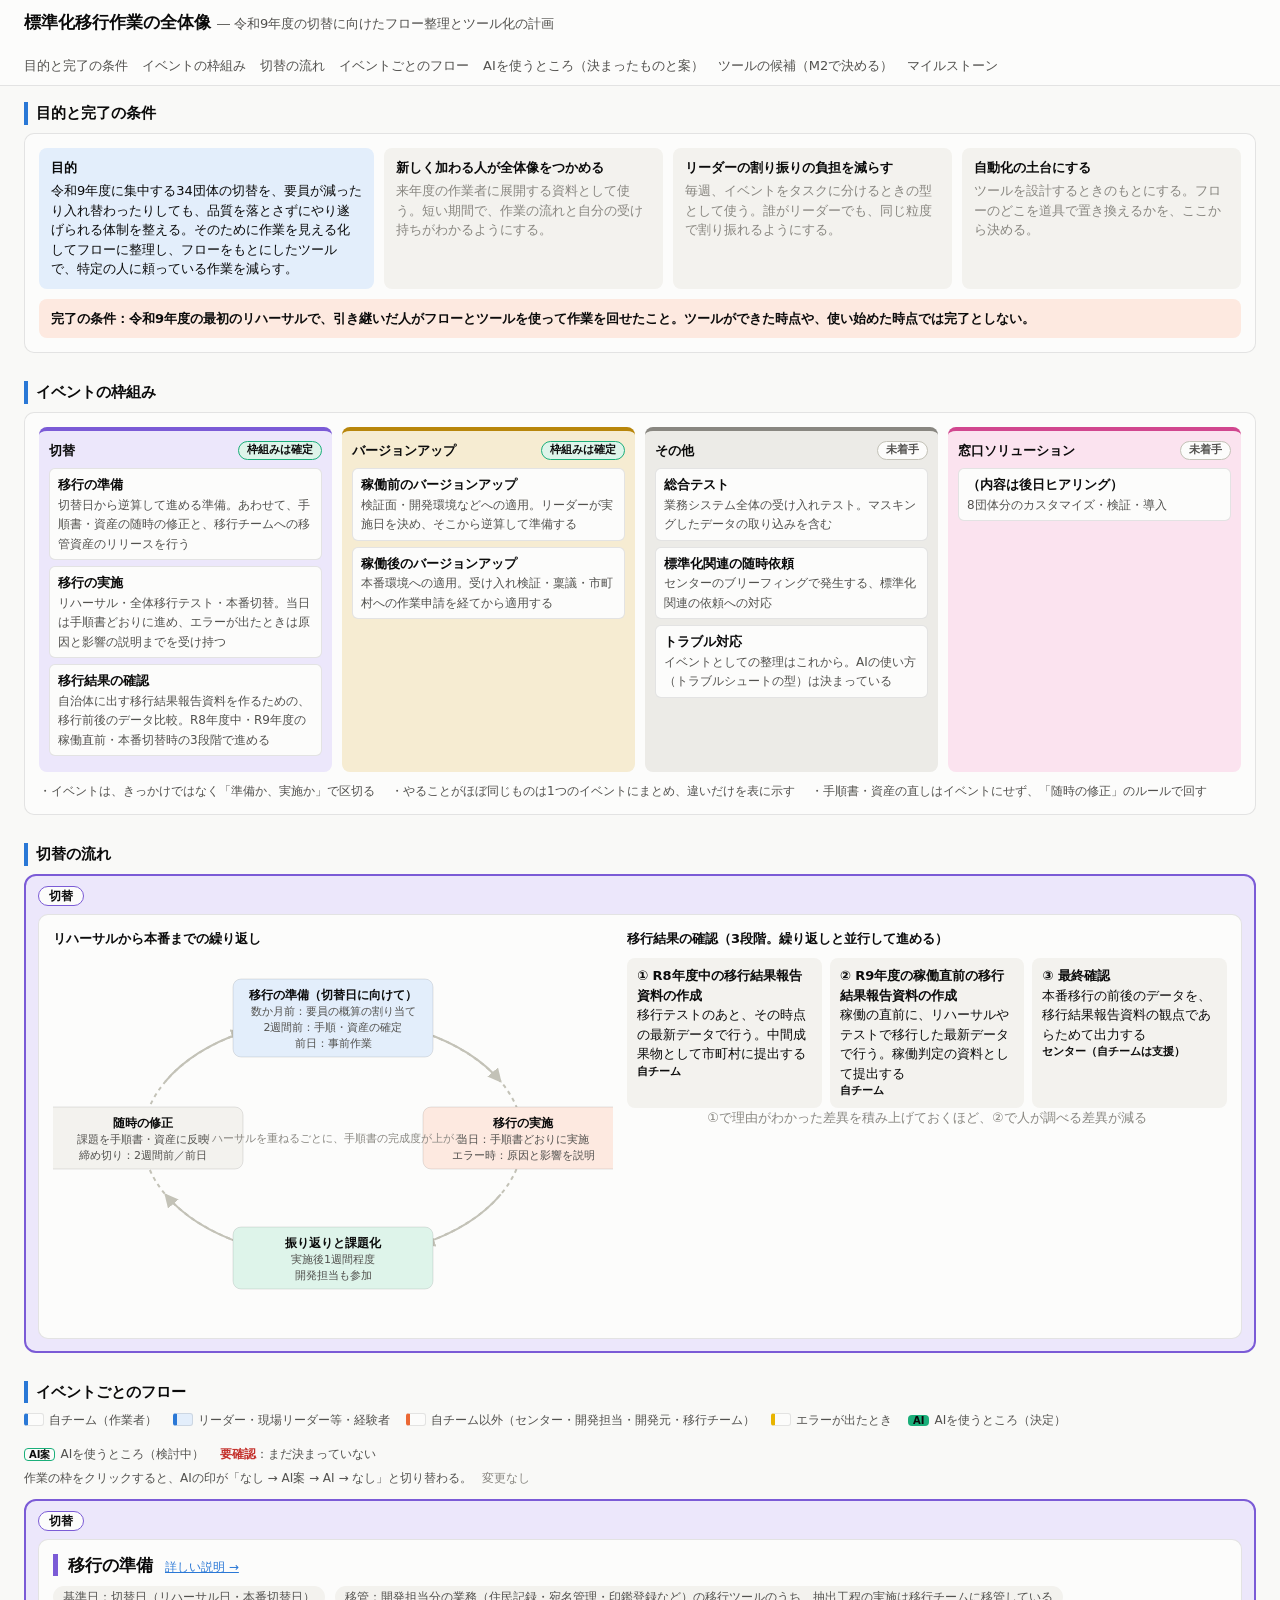
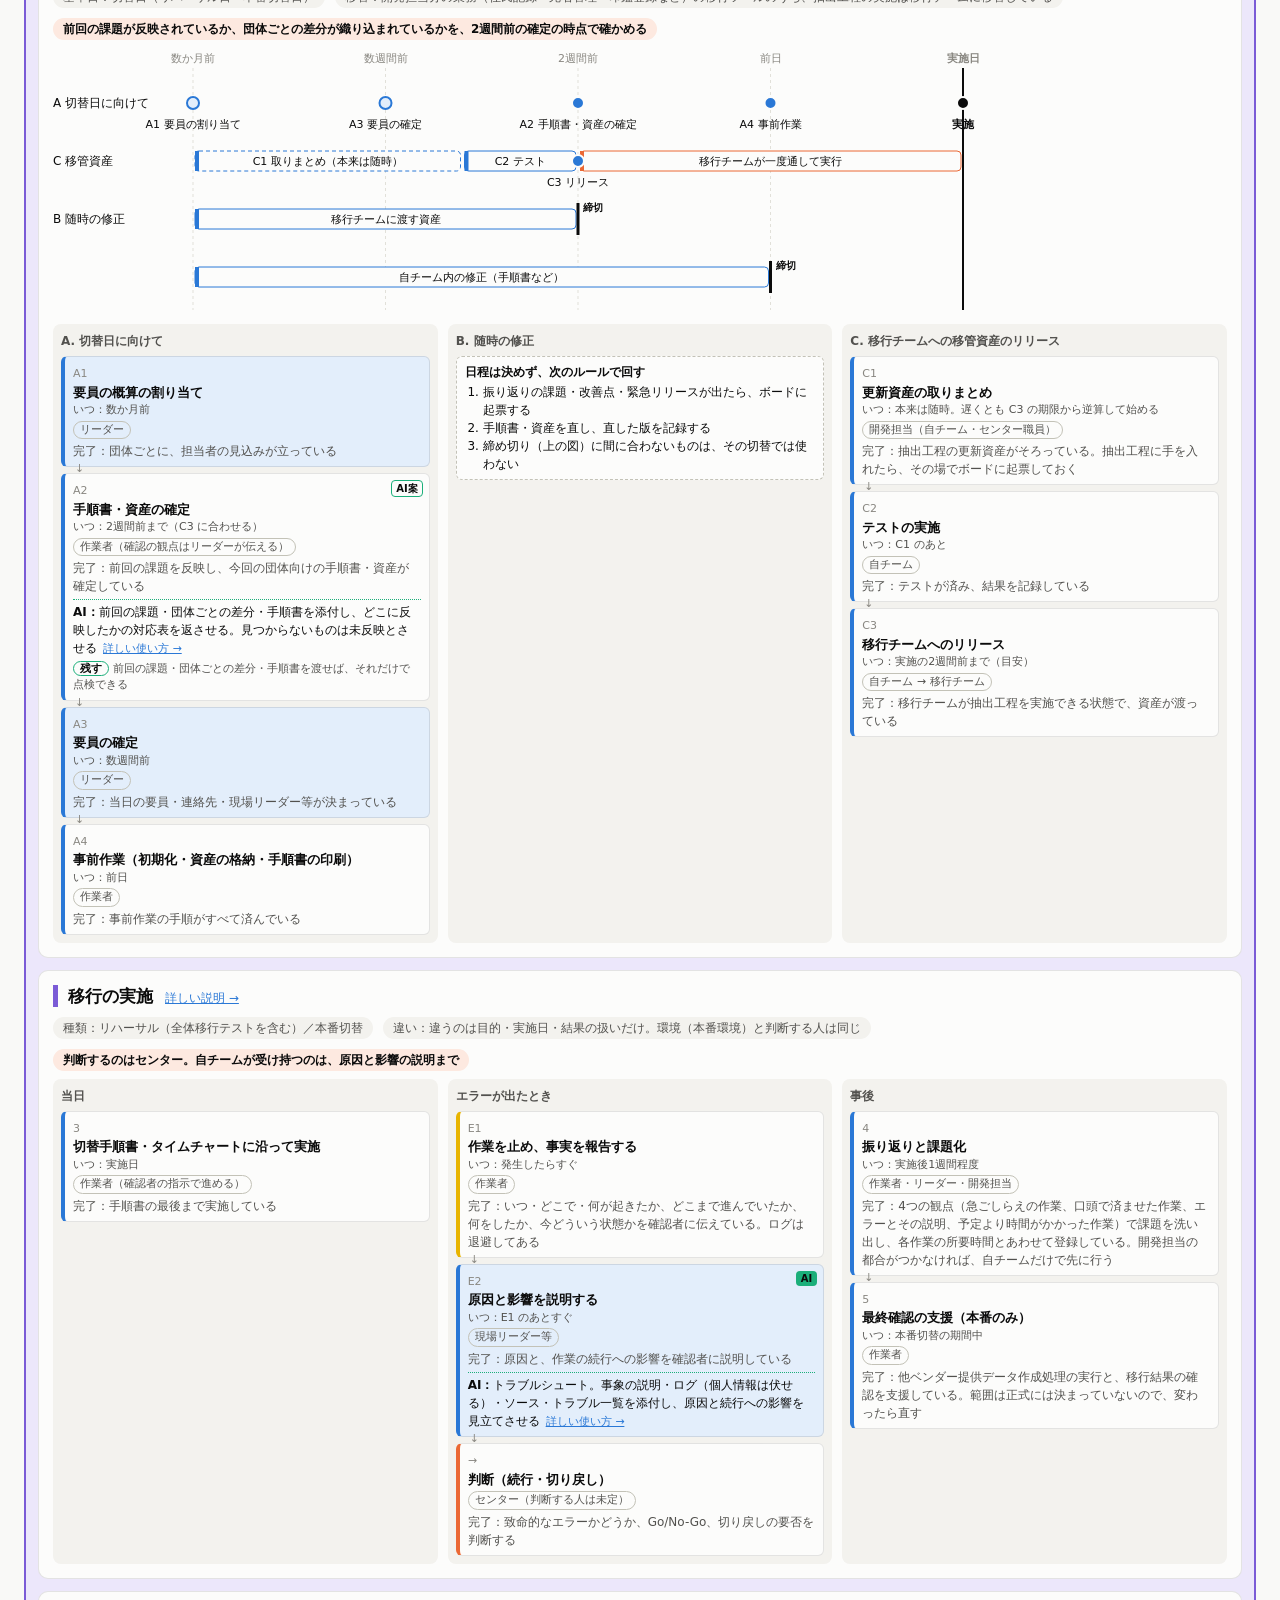
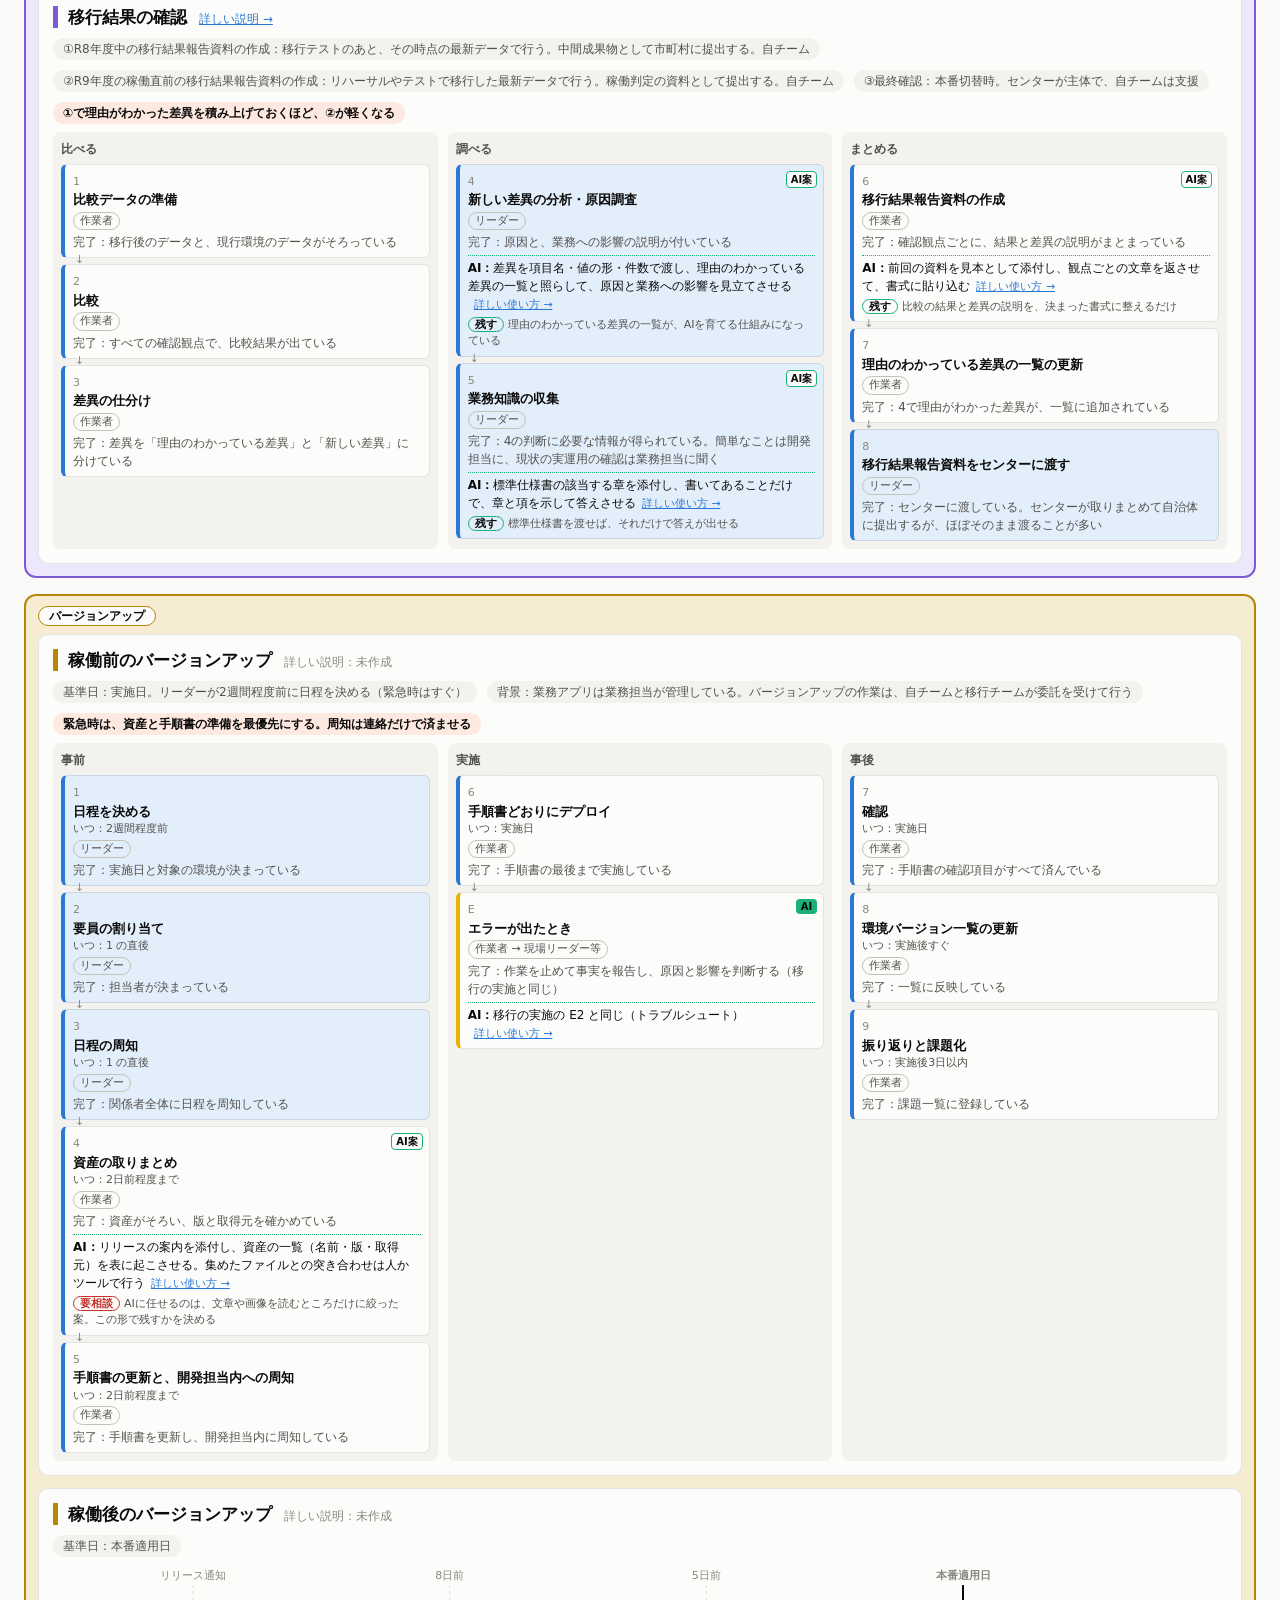
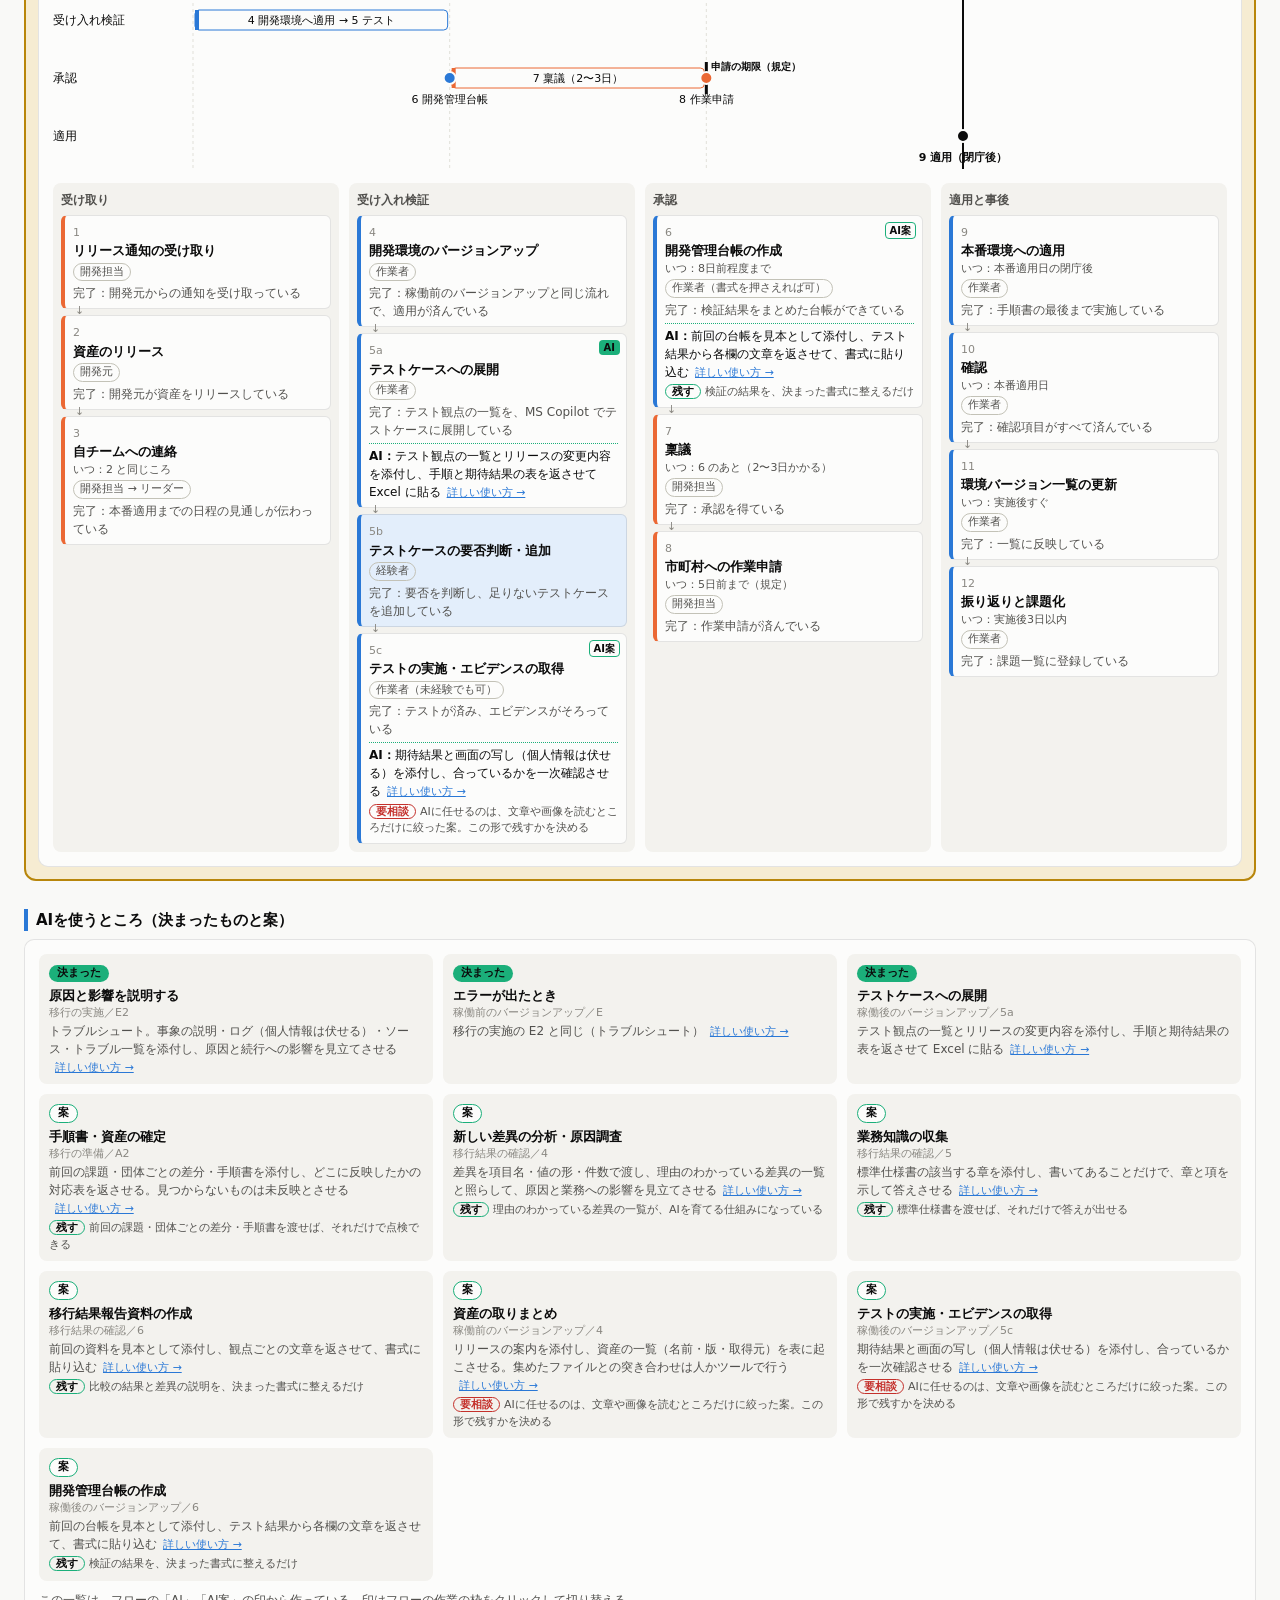
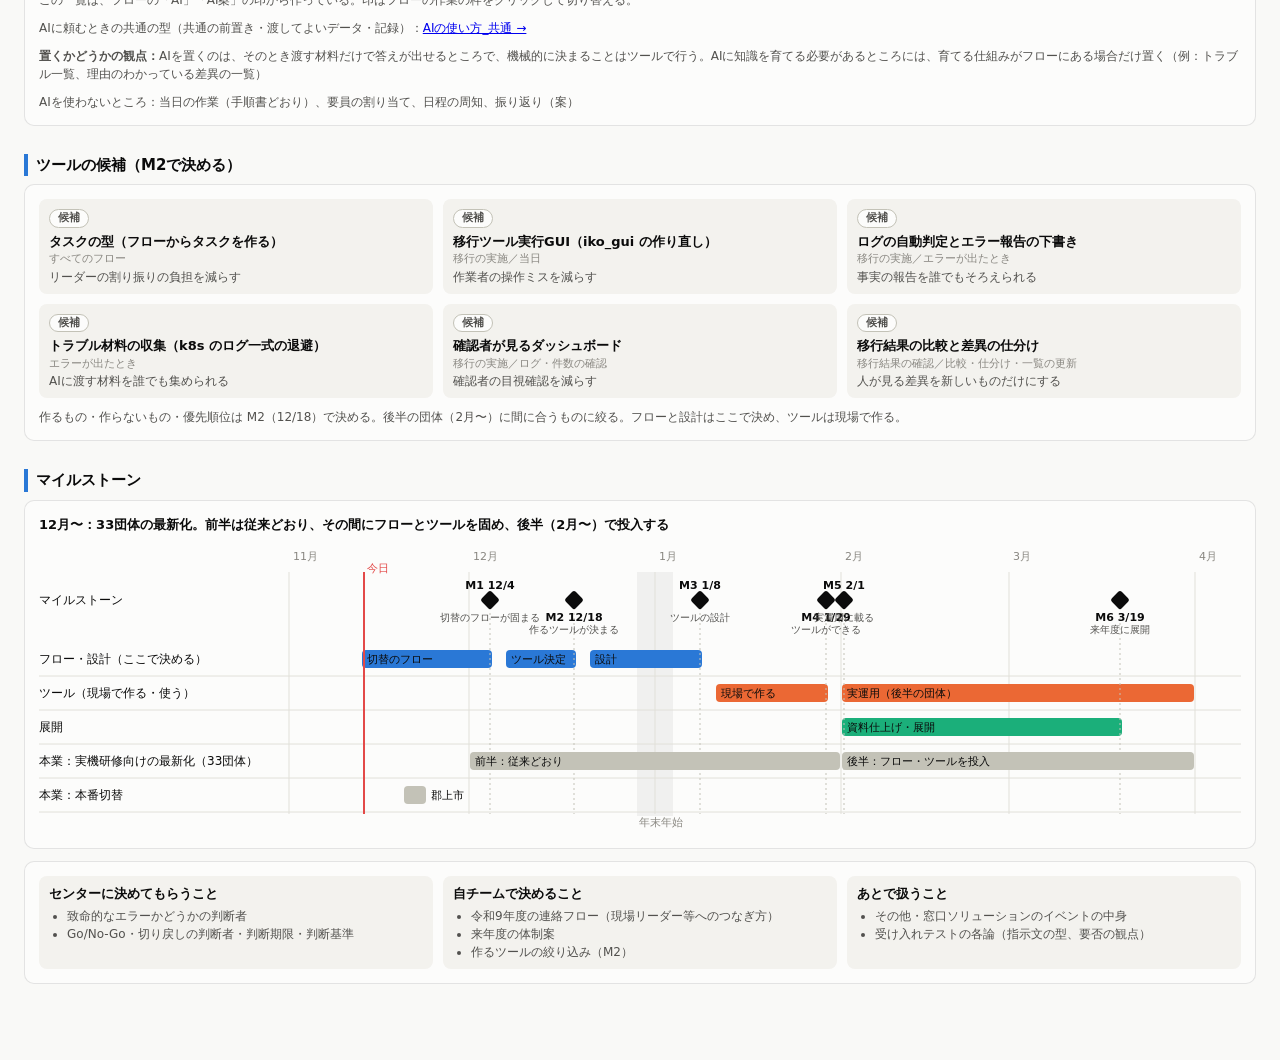
==== 全体まとめ.html @ fe31d959 "全体まとめ：切替の流れを、切替の区分の色の枠でくくる Co-Authored-By: Claude Opus 5.5 <noreply@anthropic.com>" ====
<!DOCTYPE html>
<html lang="ja">
<head>
<meta charset="UTF-8">
<title>標準化移行作業の全体像 ― 令和9年度の切替に向けたフロー整理とツール化の計画</title>
<style>
  .viz-root {
    color-scheme: light;
    --page: #f9f9f7; --surface: #fcfcfb; --sunken: #f3f2ee;
    --ink: #0b0b0b; --ink-2: #52514e; --muted: #898781;
    --grid: #e1e0d9; --axis: #c3c2b7; --border: rgba(11,11,11,0.10);
    --s1: #2a78d6; --s2: #eb6834; --s3: #1baf7a;
    --s1-soft: #e3eefb; --s2-soft: #fde9e0; --s3-soft: #def4ea;
    --todo: #c4302b; --today: #e34948; --band: rgba(137,135,129,0.10);
    --on-bar: #0b0b0b;
    /* イベントの区分の色（切替・バージョンアップ・その他・窓口ソリューション） */
    --g1: #7b5bd6; --g2: #b8860b; --g3: #898781; --g4: #d1478f;
    --g1-soft: #ece7fb; --g2-soft: #f6ecd2; --g3-soft: #ecebe7; --g4-soft: #fbe3ef;
    /* エラーが出たときの色（要確認の赤・自チーム以外のオレンジと見分ける） */
    --err: #e8b400;
  }
  @media (prefers-color-scheme: dark) {
    :root:where(:not([data-theme="light"])) .viz-root {
      color-scheme: dark;
      --page: #0d0d0d; --surface: #1a1a19; --sunken: #222220;
      --ink: #ffffff; --ink-2: #c3c2b7; --grid: #2c2c2a; --axis: #383835; --border: rgba(255,255,255,0.10);
      --s1: #3987e5; --s2: #d95926; --s3: #199e70;
      --s1-soft: #1c2a3d; --s2-soft: #3a2219; --s3-soft: #15302a;
      --todo: #e66767; --today: #e66767; --band: rgba(195,194,183,0.08);
      --g1: #9a7ff0; --g2: #c9971f; --g3: #898781; --g4: #e0659f;
      --g1-soft: #2a2340; --g2-soft: #33290f; --g3-soft: #262624; --g4-soft: #3a1f2d;
      --err: #f0c419;
    }
  }
  :root[data-theme="dark"] .viz-root {
    color-scheme: dark;
    --page: #0d0d0d; --surface: #1a1a19; --sunken: #222220;
    --ink: #ffffff; --ink-2: #c3c2b7; --grid: #2c2c2a; --axis: #383835; --border: rgba(255,255,255,0.10);
    --s1: #3987e5; --s2: #d95926; --s3: #199e70;
    --s1-soft: #1c2a3d; --s2-soft: #3a2219; --s3-soft: #15302a;
    --todo: #e66767; --today: #e66767; --band: rgba(195,194,183,0.08);
    --g1: #9a7ff0; --g2: #c9971f; --g3: #898781; --g4: #e0659f;
    --g1-soft: #2a2340; --g2-soft: #33290f; --g3-soft: #262624; --g4-soft: #3a1f2d;
    --err: #f0c419;
  }

  * { box-sizing: border-box; }
  body { margin: 0; }
  .viz-root {
    background: var(--page); color: var(--ink);
    font-family: system-ui, -apple-system, "Segoe UI", "Yu Gothic UI", "Meiryo UI", sans-serif;
    font-size: 13px; line-height: 1.5; min-height: 100vh;
  }
  header { position: sticky; top: 0; z-index: 5; background: var(--surface); border-bottom: 1px solid var(--border); padding: 10px 24px; display: flex; gap: 20px; align-items: baseline; flex-wrap: wrap; }
  header h1 { font-size: 17px; margin: 0; }
  header h1 .subtitle { font-size: 13px; font-weight: 400; color: var(--ink-2); }
  header nav { display: flex; gap: 14px; flex-wrap: wrap; }
  header nav a { color: var(--ink-2); text-decoration: none; }
  header nav a:hover { color: var(--ink); text-decoration: underline; }
  main { padding: 16px 24px 48px; max-width: 1400px; }
  section { margin: 0 0 28px; scroll-margin-top: 56px; }
  section > h2 { font-size: 15px; margin: 0 0 8px; padding-left: 8px; border-left: 4px solid var(--s1); }
  .fig { background: var(--surface); border: 1px solid var(--border); border-radius: 10px; padding: 14px; }
  .fig + .fig { margin-top: 12px; }
  .fig-title { font-weight: 700; margin: 0 0 10px; }
  .guide { font-weight: 400; font-size: 12px; margin-left: 12px; color: var(--s1); }
  .muted { color: var(--muted); }
  .todo { color: var(--todo); font-weight: 600; white-space: nowrap; }

  /* 1. 目的 */
  .goal { display: grid; grid-template-columns: 1.2fr 1fr 1fr 1fr; gap: 10px; }
  .goal > div { background: var(--sunken); border-radius: 8px; padding: 10px 12px; }
  .goal .main { background: var(--s1-soft); }
  .goal b { display: block; margin-bottom: 4px; }
  .goal .end { grid-column: 1 / -1; background: var(--s2-soft); font-weight: 600; }

  /* 2. 枠組み */
  .frame { display: grid; grid-template-columns: repeat(4, 1fr); gap: 10px; }
  .frame-col { background: var(--sunken); border-radius: 8px; padding: 10px; }
  .frame-col h3 { font-size: 13px; margin: 0 0 8px; display: flex; justify-content: space-between; gap: 6px; }
  .state { font-size: 11px; font-weight: 600; border-radius: 10px; padding: 0 8px; white-space: nowrap; }
  .state.done { background: var(--s3-soft); color: var(--ink); border: 1px solid var(--s3); }
  .state.yet { background: var(--surface); color: var(--ink-2); border: 1px solid var(--axis); }
  .ev { background: var(--surface); border: 1px solid var(--border); border-radius: 6px; padding: 6px 8px; margin-bottom: 6px; }
  .ev b { display: block; }
  .ev span { color: var(--ink-2); font-size: 12px; }
  .ev a { color: inherit; text-decoration: none; }
  .ev a:hover b { text-decoration: underline; }
  .g1 { --g: var(--g1); --g-soft: var(--g1-soft); }
  .g2 { --g: var(--g2); --g-soft: var(--g2-soft); }
  .g3 { --g: var(--g3); --g-soft: var(--g3-soft); }
  .g4 { --g: var(--g4); --g-soft: var(--g4-soft); }
  .frame-col.grouped { background: var(--g-soft); border-top: 4px solid var(--g); }
  .group { background: var(--g-soft); border: 2px solid var(--g); border-radius: 12px; padding: 10px 12px 12px; }
  .group + .group { margin-top: 16px; }
  .group-h { display: inline-block; font-size: 12px; font-weight: 700; background: var(--surface); border: 1px solid var(--g); border-radius: 10px; padding: 0 10px; margin: 0 0 8px; }
  .group .fig > .fig-title { font-size: 17px; line-height: 1.3; padding-left: 10px; border-left: 5px solid var(--g); }
  .frame-note { margin-top: 10px; display: flex; gap: 16px; flex-wrap: wrap; color: var(--ink-2); font-size: 12px; }

  /* 3. 切替の流れ */
  .loop-wrap { display: grid; grid-template-columns: 560px 1fr; gap: 14px; align-items: start; }
  svg text { font-family: inherit; }
  .stage { display: grid; grid-template-columns: repeat(3, 1fr); gap: 8px; }
  .stage > div { border-radius: 8px; padding: 8px 10px; background: var(--sunken); }
  .stage .who { font-size: 11px; font-weight: 600; }
  .arrow-row { color: var(--muted); text-align: center; }

  /* 4. フロー */
  .flow { display: grid; gap: 10px; grid-auto-flow: column; grid-auto-columns: minmax(200px, 1fr); overflow-x: auto; }
  .phase { background: var(--sunken); border-radius: 8px; padding: 8px; display: flex; flex-direction: column; gap: 6px; }
  .phase-h { font-weight: 700; font-size: 12px; color: var(--ink-2); display: flex; justify-content: space-between; }
  .step { background: var(--surface); border: 1px solid var(--border); border-left: 4px solid var(--axis); border-radius: 6px; padding: 6px 8px; position: relative; }
  .step.own { border-left-color: var(--s1); }
  .step.leader { border-left-color: var(--s1); background: var(--s1-soft); }
  .step.outer { border-left-color: var(--s2); }
  .step.err { border-left-color: var(--err); }
  .step .no { font-size: 11px; color: var(--muted); font-variant-numeric: tabular-nums; }
  .step .t { font-weight: 700; display: block; }
  .step .when { font-size: 11px; color: var(--ink-2); }
  .step .who { font-size: 11px; display: inline-block; border-radius: 10px; padding: 0 6px; margin-top: 2px; border: 1px solid var(--axis); color: var(--ink-2); }
  .step .done { font-size: 12px; color: var(--ink-2); margin-top: 3px; }
  .step .ai { position: absolute; top: 6px; right: 6px; font-size: 10px; font-weight: 700; border-radius: 4px; padding: 0 5px; background: var(--s3); color: var(--on-bar); }
  .step .ai.cand { background: var(--surface); color: var(--ink); border: 1.5px solid var(--s3); padding: 0 4px; }
  .step { cursor: pointer; }
  .step:hover { outline: 1px dashed var(--s3); outline-offset: 1px; }
  .step.ai-changed { outline: 2px dashed var(--s3); outline-offset: 1px; }
  .step .ai-what { font-size: 12px; margin-top: 4px; padding-top: 3px; border-top: 1px dotted var(--s3); }
  .ai-guide { display: inline-block; margin-left: 6px; font-size: 11px; color: var(--s1); }
  .ai-review { font-size: 11px; margin-top: 3px; color: var(--ink-2); }
  .ai-review .v { font-weight: 700; border-radius: 8px; padding: 0 6px; margin-right: 4px; border: 1px solid var(--s3); color: var(--ink); }
  .ai-review.ask .v { border-color: var(--todo); color: var(--todo); }
  .ai-bar { display: flex; gap: 10px; align-items: center; flex-wrap: wrap; font-size: 12px; color: var(--ink-2); margin: -4px 0 12px; }
  .ai-bar button { font: inherit; font-size: 12px; padding: 1px 10px; border-radius: 6px; border: 1px solid var(--axis); background: var(--surface); color: var(--ink); cursor: pointer; }
  .ai-out { flex-basis: 100%; font: inherit; font-size: 12px; padding: 6px 8px; border: 1px solid var(--axis); border-radius: 6px; background: var(--surface); color: var(--ink); }
  .step + .step::before { content: "↓"; position: absolute; top: -13px; left: 10px; color: var(--muted); font-size: 11px; }
  .rule { background: var(--surface); border: 1px dashed var(--axis); border-radius: 6px; padding: 6px 8px; font-size: 12px; }
  .rule ol, .rule ul { margin: 2px 0 0; padding-left: 18px; }
  .flow-lead { display: flex; gap: 10px; flex-wrap: wrap; margin-bottom: 8px; }
  .chip { border-radius: 12px; padding: 2px 10px; font-size: 12px; background: var(--sunken); color: var(--ink-2); }
  .chip.key { background: var(--s2-soft); color: var(--ink); font-weight: 600; }
  .legend { display: flex; gap: 16px; flex-wrap: wrap; font-size: 12px; color: var(--ink-2); margin-bottom: 10px; }
  /* 凡例の見本は、作業の枠（.step）と同じ見た目にする */
  .legend i { display: inline-block; width: 20px; height: 13px; border: 1px solid var(--border); border-left: 4px solid var(--axis); border-radius: 3px; background: var(--surface); vertical-align: -2px; margin-right: 5px; }
  .legend i.own { border-left-color: var(--s1); }
  .legend i.leader { border-left-color: var(--s1); background: var(--s1-soft); }
  .legend i.outer { border-left-color: var(--s2); }
  .legend i.err { border-left-color: var(--err); }
  .legend .ai-b { font-size: 10px; font-weight: 700; border-radius: 4px; padding: 0 5px; background: var(--s3); color: var(--on-bar); margin-right: 5px; }
  .legend .ai-b.cand { background: var(--surface); color: var(--ink); border: 1.5px solid var(--s3); padding: 0 4px; }

  /* 5. AI */
  .ai-grid { display: grid; grid-template-columns: repeat(3, 1fr); gap: 10px; }
  .ai-card { border-radius: 8px; padding: 8px 10px; background: var(--sunken); }
  .ai-card .lv { font-size: 11px; font-weight: 700; border-radius: 10px; padding: 0 8px; display: inline-block; margin-bottom: 4px; }
  .lv.fixed { background: var(--s3); color: var(--on-bar); }
  .lv.strong { background: var(--s1); color: var(--on-bar); }
  .lv.cand { background: var(--surface); border: 1px solid var(--axis); color: var(--ink-2); }
  .lv.aicand { background: var(--surface); border: 1.5px solid var(--s3); color: var(--ink); }
  .ai-card b { display: block; }
  .ai-card .where { font-size: 11px; color: var(--muted); }
  .ai-card .what { font-size: 12px; color: var(--ink-2); }
  .no-ai { margin-top: 10px; font-size: 12px; color: var(--ink-2); }

  /* 6. マイルストーン */
  .tick { fill: var(--muted); font-size: 11px; font-variant-numeric: tabular-nums; }
  .lane-label { fill: var(--ink); font-size: 12px; }
  .gridline { stroke: var(--grid); }
  .bar-label { fill: var(--on-bar); font-size: 11px; }
  .bar-label.out { fill: var(--ink); }
  .ms-label { fill: var(--ink); font-size: 11px; font-weight: 700; }
  .ms-name { fill: var(--ink-2); font-size: 10px; }
  .open { display: grid; grid-template-columns: repeat(3, 1fr); gap: 10px; }
  .open > div { background: var(--sunken); border-radius: 8px; padding: 8px 10px; }
  .open b { display: block; margin-bottom: 4px; }
  .open ul { margin: 0; padding-left: 18px; font-size: 12px; color: var(--ink-2); }

  @media (max-width: 1000px) {
    .goal, .frame, .ai-grid, .open { grid-template-columns: 1fr 1fr; }
    .loop-wrap { grid-template-columns: 1fr; }
  }
  @media print { header { position: static; } .flow { grid-auto-flow: row; } .ai-bar { display: none; } .step.ai-changed { outline: none; } }
</style>
</head>
<body>
<div class="viz-root">
<header>
  <h1>標準化移行作業の全体像 <span class="subtitle">― 令和9年度の切替に向けたフロー整理とツール化の計画</span></h1>
  <nav id="nav"></nav>
</header>
<main id="main"></main>
</div>

<script>
(function () {
  "use strict";

  // =====================================================================
  // データ（全体像はこの1枚だけで管理する）
  // who: 役割。own=自チーム、leader=現場リーダー等、outer=自チーム以外
  // ai: AIを使うところ（fixed=決定、cand=案）  aiWhat: AIに何をさせるか  aiGuide: 別の作業の使い方を使うときの飛び先（例：run-E2）  aiReview: 案の見立て（keep=残す、ask=要相談）  todo: 要確認
  // =====================================================================

  var GOAL = {
    main: "令和9年度に集中する34団体の切替を、要員が減ったり入れ替わったりしても、品質を落とさずにやり遂げられる体制を整える。そのために作業を見える化してフローに整理し、フローをもとにしたツールで、特定の人に頼っている作業を減らす。",
    uses: [
      ["新しく加わる人が全体像をつかめる", "来年度の作業者に展開する資料として使う。短い期間で、作業の流れと自分の受け持ちがわかるようにする。"],
      ["リーダーの割り振りの負担を減らす", "毎週、イベントをタスクに分けるときの型として使う。誰がリーダーでも、同じ粒度で割り振れるようにする。"],
      ["自動化の土台にする", "ツールを設計するときのもとにする。フローのどこを道具で置き換えるかを、ここから決める。"]
    ],
    end: "完了の条件：令和9年度の最初のリハーサルで、引き継いだ人がフローとツールを使って作業を回せたこと。ツールができた時点や、使い始めた時点では完了としない。"
  };

  var FRAME = [
    { name: "切替", g: "g1", state: "done", events: [
      { id: "prep", name: "移行の準備", desc: "切替日から逆算して進める準備。あわせて、手順書・資産の随時の修正と、移行チームへの移管資産のリリースを行う" },
      { id: "run", name: "移行の実施", desc: "リハーサル・全体移行テスト・本番切替。当日は手順書どおりに進め、エラーが出たときは原因と影響の説明までを受け持つ" },
      { id: "verify", name: "移行結果の確認", desc: "自治体に出す移行結果報告資料を作るための、移行前後のデータ比較。R8年度中・R9年度の稼働直前・本番切替時の3段階で進める" }
    ] },
    { name: "バージョンアップ", g: "g2", state: "done", events: [
      { id: "vupre", name: "稼働前のバージョンアップ", desc: "検証面・開発環境などへの適用。リーダーが実施日を決め、そこから逆算して準備する" },
      { id: "vupost", name: "稼働後のバージョンアップ", desc: "本番環境への適用。受け入れ検証・稟議・市町村への作業申請を経てから適用する" }
    ] },
    { name: "その他", g: "g3", state: "yet", events: [
      { name: "総合テスト", desc: "業務システム全体の受け入れテスト。マスキングしたデータの取り込みを含む" },
      { name: "標準化関連の随時依頼", desc: "センターのブリーフィングで発生する、標準化関連の依頼への対応" },
      { name: "トラブル対応", desc: "イベントとしての整理はこれから。AIの使い方（トラブルシュートの型）は決まっている" }
    ] },
    { name: "窓口ソリューション", g: "g4", state: "yet", events: [
      { name: "（内容は後日ヒアリング）", desc: "8団体分のカスタマイズ・検証・導入" }
    ] }
  ];

  var FRAME_NOTES = [
    "イベントは、きっかけではなく「準備か、実施か」で区切る",
    "やることがほぼ同じものは1つのイベントにまとめ、違いだけを表に示す",
    "手順書・資産の直しはイベントにせず、「随時の修正」のルールで回す"
  ];

  var FLOWS = [
    { id: "prep", name: "移行の準備", guide: "各論/新人向け/説明_移行の準備.md",
      timeline: {
        cols: ["数か月前", "数週間前", "2週間前", "前日", "実施日"],
        rows: [
          { label: "A 切替日に向けて", items: [
            { at: 0, t: "A1 要員の割り当て", c: "leader" }, { at: 1, t: "A3 要員の確定", c: "leader" }, { at: 2, t: "A2 手順書・資産の確定" }, { at: 3, t: "A4 事前作業" }, { at: 4, t: "実施", c: "run" }] },
          { label: "C 移管資産", items: [
            { from: 0, to: 1.4, t: "C1 取りまとめ（本来は随時）", c: "dash" }, { from: 1.4, to: 2, t: "C2 テスト" }, { at: 2, t: "C3 リリース" },
            { from: 2, to: 4, t: "移行チームが一度通して実行", c: "outer" }] },
          { label: "B 随時の修正", items: [{ from: 0, to: 2, t: "移行チームに渡す資産", end: "締切" }] },
          { label: "", items: [{ from: 0, to: 3, t: "自チーム内の修正（手順書など）", end: "締切" }] }
        ] },
      lead: [["基準日", "切替日（リハーサル日・本番切替日）"], ["移管", "開発担当分の業務（住民記録・宛名管理・印鑑登録など）の移行ツールのうち、抽出工程の実施は移行チームに移管している"], ["key", "前回の課題が反映されているか、団体ごとの差分が織り込まれているかを、2週間前の確定の時点で確かめる"]],
      phases: [
        { name: "A. 切替日に向けて", steps: [
          { no: "A1", t: "要員の概算の割り当て", when: "数か月前", who: "リーダー", c: "leader", done: "団体ごとに、担当者の見込みが立っている" },
          { no: "A2", t: "手順書・資産の確定", when: "2週間前まで（C3 に合わせる）", who: "作業者（確認の観点はリーダーが伝える）", c: "own", done: "前回の課題を反映し、今回の団体向けの手順書・資産が確定している", ai: "cand", aiWhat: "前回の課題・団体ごとの差分・手順書を添付し、どこに反映したかの対応表を返させる。見つからないものは未反映とさせる", aiReview: { v: "keep", why: "前回の課題・団体ごとの差分・手順書を渡せば、それだけで点検できる" } },
          { no: "A3", t: "要員の確定", when: "数週間前", who: "リーダー", c: "leader", done: "当日の要員・連絡先・現場リーダー等が決まっている" },
          { no: "A4", t: "事前作業（初期化・資産の格納・手順書の印刷）", when: "前日", who: "作業者", c: "own", done: "事前作業の手順がすべて済んでいる" }
        ] },
        { name: "B. 随時の修正", rule: { title: "日程は決めず、次のルールで回す", items: ["振り返りの課題・改善点・緊急リリースが出たら、ボードに起票する", "手順書・資産を直し、直した版を記録する", "締め切り（上の図）に間に合わないものは、その切替では使わない"] },
          steps: [] },
        { name: "C. 移行チームへの移管資産のリリース", steps: [
          { no: "C1", t: "更新資産の取りまとめ", when: "本来は随時。遅くとも C3 の期限から逆算して始める", who: "開発担当（自チーム・センター職員）", c: "own", done: "抽出工程の更新資産がそろっている。抽出工程に手を入れたら、その場でボードに起票しておく" },
          { no: "C2", t: "テストの実施", when: "C1 のあと", who: "自チーム", c: "own", done: "テストが済み、結果を記録している" },
          { no: "C3", t: "移行チームへのリリース", when: "実施の2週間前まで（目安）", who: "自チーム → 移行チーム", c: "own", done: "移行チームが抽出工程を実施できる状態で、資産が渡っている" }
        ] }
      ] },
    { id: "run", name: "移行の実施", guide: "各論/新人向け/説明_移行の実施.md",
      lead: [["種類", "リハーサル（全体移行テストを含む）／本番切替"], ["違い", "違うのは目的・実施日・結果の扱いだけ。環境（本番環境）と判断する人は同じ"], ["key", "判断するのはセンター。自チームが受け持つのは、原因と影響の説明まで"]],
      phases: [
        { name: "当日", steps: [
          { no: "3", t: "切替手順書・タイムチャートに沿って実施", when: "実施日", who: "作業者（確認者の指示で進める）", c: "own", done: "手順書の最後まで実施している" }
        ] },
        { name: "エラーが出たとき", steps: [
          { no: "E1", t: "作業を止め、事実を報告する", when: "発生したらすぐ", who: "作業者", c: "err", done: "いつ・どこで・何が起きたか、どこまで進んでいたか、何をしたか、今どういう状態かを確認者に伝えている。ログは退避してある" },
          { no: "E2", t: "原因と影響を説明する", when: "E1 のあとすぐ", who: "現場リーダー等", c: "leader", done: "原因と、作業の続行への影響を確認者に説明している", ai: "fixed", aiWhat: "トラブルシュート。事象の説明・ログ（個人情報は伏せる）・ソース・トラブル一覧を添付し、原因と続行への影響を見立てさせる" },
          { no: "→", t: "判断（続行・切り戻し）", when: "", who: "センター（判断する人は未定）", c: "outer", done: "致命的なエラーかどうか、Go/No-Go、切り戻しの要否を判断する" }
        ] },
        { name: "事後", steps: [
          { no: "4", t: "振り返りと課題化", when: "実施後1週間程度", who: "作業者・リーダー・開発担当", c: "own", done: "4つの観点（急ごしらえの作業、口頭で済ませた作業、エラーとその説明、予定より時間がかかった作業）で課題を洗い出し、各作業の所要時間とあわせて登録している。開発担当の都合がつかなければ、自チームだけで先に行う" },
          { no: "5", t: "最終確認の支援（本番のみ）", when: "本番切替の期間中", who: "作業者", c: "own", done: "他ベンダー提供データ作成処理の実行と、移行結果の確認を支援している。範囲は正式には決まっていないので、変わったら直す" }
        ] }
      ] },
    { id: "verify", name: "移行結果の確認", guide: "各論/新人向け/説明_移行結果の確認.md",
      lead: [["①R8年度中の移行結果報告資料の作成", "移行テストのあと、その時点の最新データで行う。中間成果物として市町村に提出する。自チーム"], ["②R9年度の稼働直前の移行結果報告資料の作成", "リハーサルやテストで移行した最新データで行う。稼働判定の資料として提出する。自チーム"], ["③最終確認", "本番切替時。センターが主体で、自チームは支援"], ["key", "①で理由がわかった差異を積み上げておくほど、②が軽くなる"]],
      phases: [
        { name: "比べる", steps: [
          { no: "1", t: "比較データの準備", who: "作業者", c: "own", done: "移行後のデータと、現行環境のデータがそろっている" },
          { no: "2", t: "比較", who: "作業者", c: "own", done: "すべての確認観点で、比較結果が出ている" },
          { no: "3", t: "差異の仕分け", who: "作業者", c: "own", done: "差異を「理由のわかっている差異」と「新しい差異」に分けている" }
        ] },
        { name: "調べる", steps: [
          { no: "4", t: "新しい差異の分析・原因調査", who: "リーダー", c: "leader", done: "原因と、業務への影響の説明が付いている", ai: "cand", aiWhat: "差異を項目名・値の形・件数で渡し、理由のわかっている差異の一覧と照らして、原因と業務への影響を見立てさせる", aiReview: { v: "keep", why: "理由のわかっている差異の一覧が、AIを育てる仕組みになっている" } },
          { no: "5", t: "業務知識の収集", who: "リーダー", c: "leader", done: "4の判断に必要な情報が得られている。簡単なことは開発担当に、現状の実運用の確認は業務担当に聞く", ai: "cand", aiWhat: "標準仕様書の該当する章を添付し、書いてあることだけで、章と項を示して答えさせる", aiReview: { v: "keep", why: "標準仕様書を渡せば、それだけで答えが出せる" } }
        ] },
        { name: "まとめる", steps: [
          { no: "6", t: "移行結果報告資料の作成", who: "作業者", c: "own", done: "確認観点ごとに、結果と差異の説明がまとまっている", ai: "cand", aiWhat: "前回の資料を見本として添付し、観点ごとの文章を返させて、書式に貼り込む", aiReview: { v: "keep", why: "比較の結果と差異の説明を、決まった書式に整えるだけ" } },
          { no: "7", t: "理由のわかっている差異の一覧の更新", who: "作業者", c: "own", done: "4で理由がわかった差異が、一覧に追加されている" },
          { no: "8", t: "移行結果報告資料をセンターに渡す", who: "リーダー", c: "leader", done: "センターに渡している。センターが取りまとめて自治体に提出するが、ほぼそのまま渡ることが多い" }
        ] }
      ] },
    { id: "vupre", name: "稼働前のバージョンアップ",
      lead: [["基準日", "実施日。リーダーが2週間程度前に日程を決める（緊急時はすぐ）"], ["背景", "業務アプリは業務担当が管理している。バージョンアップの作業は、自チームと移行チームが委託を受けて行う"], ["key", "緊急時は、資産と手順書の準備を最優先にする。周知は連絡だけで済ませる"]],
      phases: [
        { name: "事前", steps: [
          { no: "1", t: "日程を決める", when: "2週間程度前", who: "リーダー", c: "leader", done: "実施日と対象の環境が決まっている" },
          { no: "2", t: "要員の割り当て", when: "1 の直後", who: "リーダー", c: "leader", done: "担当者が決まっている" },
          { no: "3", t: "日程の周知", when: "1 の直後", who: "リーダー", c: "leader", done: "関係者全体に日程を周知している" },
          { no: "4", t: "資産の取りまとめ", when: "2日前程度まで", who: "作業者", c: "own", done: "資産がそろい、版と取得元を確かめている", ai: "cand", aiWhat: "リリースの案内を添付し、資産の一覧（名前・版・取得元）を表に起こさせる。集めたファイルとの突き合わせは人かツールで行う", aiReview: { v: "ask", why: "AIに任せるのは、文章や画像を読むところだけに絞った案。この形で残すかを決める" } },
          { no: "5", t: "手順書の更新と、開発担当内への周知", when: "2日前程度まで", who: "作業者", c: "own", done: "手順書を更新し、開発担当内に周知している" }
        ] },
        { name: "実施", steps: [
          { no: "6", t: "手順書どおりにデプロイ", when: "実施日", who: "作業者", c: "own", done: "手順書の最後まで実施している" },
          { no: "E", t: "エラーが出たとき", when: "", who: "作業者 → 現場リーダー等", c: "err", done: "作業を止めて事実を報告し、原因と影響を判断する（移行の実施と同じ）", ai: "fixed", aiGuide: "run-E2", aiWhat: "移行の実施の E2 と同じ（トラブルシュート）" }
        ] },
        { name: "事後", steps: [
          { no: "7", t: "確認", when: "実施日", who: "作業者", c: "own", done: "手順書の確認項目がすべて済んでいる" },
          { no: "8", t: "環境バージョン一覧の更新", when: "実施後すぐ", who: "作業者", c: "own", done: "一覧に反映している" },
          { no: "9", t: "振り返りと課題化", when: "実施後3日以内", who: "作業者", c: "own", done: "課題一覧に登録している" }
        ] }
      ] },
    { id: "vupost", name: "稼働後のバージョンアップ",
      timeline: {
        cols: ["リリース通知", "8日前", "5日前", "本番適用日"],
        rows: [
          { label: "受け入れ検証", items: [{ from: 0, to: 1, t: "4 開発環境へ適用 → 5 テスト" }] },
          { label: "承認", items: [{ at: 1, t: "6 開発管理台帳" }, { from: 1, to: 2, t: "7 稟議（2〜3日）", c: "outer", end: "申請の期限（規定）" }, { at: 2, t: "8 作業申請", c: "outer" }] },
          { label: "適用", items: [{ at: 3, t: "9 適用（閉庁後）", c: "run" }] }
        ] },
      lead: [["基準日", "本番適用日"]],
      phases: [
        { name: "受け取り", steps: [
          { no: "1", t: "リリース通知の受け取り", who: "開発担当", c: "outer", done: "開発元からの通知を受け取っている" },
          { no: "2", t: "資産のリリース", who: "開発元", c: "outer", done: "開発元が資産をリリースしている" },
          { no: "3", t: "自チームへの連絡", when: "2 と同じころ", who: "開発担当 → リーダー", c: "outer", done: "本番適用までの日程の見通しが伝わっている" }
        ] },
        { name: "受け入れ検証", steps: [
          { no: "4", t: "開発環境のバージョンアップ", who: "作業者", c: "own", done: "稼働前のバージョンアップと同じ流れで、適用が済んでいる" },
          { no: "5a", t: "テストケースへの展開", who: "作業者", c: "own", done: "テスト観点の一覧を、MS Copilot でテストケースに展開している", ai: "fixed", aiWhat: "テスト観点の一覧とリリースの変更内容を添付し、手順と期待結果の表を返させて Excel に貼る" },
          { no: "5b", t: "テストケースの要否判断・追加", who: "経験者", c: "leader", done: "要否を判断し、足りないテストケースを追加している" },
          { no: "5c", t: "テストの実施・エビデンスの取得", who: "作業者（未経験でも可）", c: "own", done: "テストが済み、エビデンスがそろっている", ai: "cand", aiWhat: "期待結果と画面の写し（個人情報は伏せる）を添付し、合っているかを一次確認させる", aiReview: { v: "ask", why: "AIに任せるのは、文章や画像を読むところだけに絞った案。この形で残すかを決める" } }
        ] },
        { name: "承認", steps: [
          { no: "6", t: "開発管理台帳の作成", when: "8日前程度まで", who: "作業者（書式を押さえれば可）", c: "own", done: "検証結果をまとめた台帳ができている", ai: "cand", aiWhat: "前回の台帳を見本として添付し、テスト結果から各欄の文章を返させて、書式に貼り込む", aiReview: { v: "keep", why: "検証の結果を、決まった書式に整えるだけ" } },
          { no: "7", t: "稟議", when: "6 のあと（2〜3日かかる）", who: "開発担当", c: "outer", done: "承認を得ている" },
          { no: "8", t: "市町村への作業申請", when: "5日前まで（規定）", who: "開発担当", c: "outer", done: "作業申請が済んでいる" }
        ] },
        { name: "適用と事後", steps: [
          { no: "9", t: "本番環境への適用", when: "本番適用日の閉庁後", who: "作業者", c: "own", done: "手順書の最後まで実施している" },
          { no: "10", t: "確認", when: "本番適用日", who: "作業者", c: "own", done: "確認項目がすべて済んでいる" },
          { no: "11", t: "環境バージョン一覧の更新", when: "実施後すぐ", who: "作業者", c: "own", done: "一覧に反映している" },
          { no: "12", t: "振り返りと課題化", when: "実施後3日以内", who: "作業者", c: "own", done: "課題一覧に登録している" }
        ] }
      ] }
  ];

  // AIを使うところは、FLOWS の各作業の ai（fixed=決定、cand=案）と aiWhat で管理する
  var AI_RULE = "AIを置くのは、そのとき渡す材料だけで答えが出せるところで、機械的に決まることはツールで行う。AIに知識を育てる必要があるところには、育てる仕組みがフローにある場合だけ置く（例：トラブル一覧、理由のわかっている差異の一覧）";
  var NO_AI = "AIを使わないところ：当日の作業（手順書どおり）、要員の割り当て、日程の周知、振り返り";

  var MS = {
    start: "2026-11-01", end: "2027-04-30", today: "2026-11-13",
    bands: [{ from: "2026-12-29", to: "2027-01-03", label: "年末年始" }],
    lanes: [
      { id: "flow", label: "フロー・設計（ここで決める）" },
      { id: "tool", label: "ツール（現場で作る・使う）" },
      { id: "deploy", label: "展開" },
      { id: "work", label: "本業：実機研修向けの最新化（33団体）" },
      { id: "cut", label: "本業：本番切替" }
    ],
    bars: [
      { lane: "flow", s: 1, from: "2026-11-13", to: "2026-12-04", label: "切替のフロー" },
      { lane: "flow", s: 1, from: "2026-12-07", to: "2026-12-18", label: "ツール決定" },
      { lane: "flow", s: 1, from: "2026-12-21", to: "2027-01-08", label: "設計" },
      { lane: "tool", s: 2, from: "2027-01-11", to: "2027-01-29", label: "現場で作る" },
      { lane: "tool", s: 2, from: "2027-02-01", to: "2027-03-31", label: "実運用（後半の団体）" },
      { lane: "deploy", s: 3, from: "2027-02-01", to: "2027-03-19", label: "資料仕上げ・展開" },
      { lane: "work", s: 0, from: "2026-12-01", to: "2027-01-31", label: "前半：従来どおり" },
      { lane: "work", s: 0, from: "2027-02-01", to: "2027-03-31", label: "後半：フロー・ツールを投入" },
      { lane: "cut", s: 0, from: "2026-11-20", to: "2026-11-23", label: "郡上市" }
    ],
    ms: [
      { id: "M1", date: "2026-12-04", name: "切替のフローが固まる" },
      { id: "M2", date: "2026-12-18", name: "作るツールが決まる" },
      { id: "M3", date: "2027-01-08", name: "ツールの設計" },
      { id: "M4", date: "2027-01-29", name: "ツールができる" },
      { id: "M5", date: "2027-02-01", name: "実運用に載る" },
      { id: "M6", date: "2027-03-19", name: "来年度に展開" },
      { id: "M7", date: "2027-04-15", name: "定着（完了）", tentative: true }
    ]
  };

  var TOOLS = [
    { t: "タスクの型（フローからタスクを作る）", where: "すべてのフロー", eff: "リーダーの割り振りの負担を減らす" },
    { t: "移行ツール実行GUI（iko_gui の作り直し）", where: "移行の実施／当日", eff: "作業者の操作ミスを減らす" },
    { t: "ログの自動判定とエラー報告の下書き", where: "移行の実施／エラーが出たとき", eff: "事実の報告を誰でもそろえられる" },
    { t: "トラブル材料の収集（k8s のログ一式の退避）", where: "エラーが出たとき", eff: "AIに渡す材料を誰でも集められる" },
    { t: "確認者が見るダッシュボード", where: "移行の実施／ログ・件数の確認", eff: "確認者の目視確認を減らす" },
    { t: "移行結果の比較と差異の仕分け", where: "移行結果の確認／比較・仕分け・一覧の更新", eff: "人が見る差異を新しいものだけにする" }
  ];

  var OPEN = [
    { t: "センターに決めてもらうこと", items: ["致命的なエラーかどうかの判断者", "Go/No-Go・切り戻しの判断者・判断期限・判断基準"] },
    { t: "自チームで決めること", items: ["令和9年度の連絡フロー（現場リーダー等へのつなぎ方）", "来年度の体制案", "作るツールの絞り込み（M2）"] },
    { t: "あとで扱うこと", items: ["その他・窓口ソリューションのイベントの中身", "受け入れテストの各論（指示文の型、要否の観点）"] }
  ];

  // =====================================================================
  // 描画
  // =====================================================================
  function h(tag, attrs, kids) {
    var n = document.createElement(tag);
    if (attrs) for (var k in attrs) { if (attrs[k] == null) continue; if (k === "text") n.textContent = attrs[k]; else n.setAttribute(k, attrs[k]); }
    (kids || []).forEach(function (c) { if (c == null) return; n.appendChild(typeof c === "string" ? document.createTextNode(c) : c); });
    return n;
  }
  var NS = "http://www.w3.org/2000/svg";
  function s(tag, attrs, parent) { var n = document.createElementNS(NS, tag); for (var k in attrs) n.setAttribute(k, attrs[k]); if (parent) parent.appendChild(n); return n; }
  function st(str, attrs, parent) { var n = s("text", attrs, parent); n.textContent = str; return n; }

  var main = document.getElementById("main"), nav = document.getElementById("nav");
  function sec(id, title, body) {
    nav.appendChild(h("a", { href: "#" + id, text: title }));
    main.appendChild(h("section", { id: id }, [h("h2", { text: title })].concat(body)));
  }

  // 1. 目的
  sec("goal", "目的と完了の条件", [h("div", { "class": "fig goal" }, [
    h("div", { "class": "main" }, [h("b", { text: "目的" }), GOAL.main])
  ].concat(GOAL.uses.map(function (u) { return h("div", null, [h("b", { text: u[0] }), h("span", { "class": "muted", text: u[1] })]); }))
   .concat([h("div", { "class": "end", text: GOAL.end })]))]);

  // 2. 枠組み
  sec("frame", "イベントの枠組み", [h("div", { "class": "fig" }, [
    h("div", { "class": "frame" }, FRAME.map(function (f) {
      return h("div", { "class": "frame-col grouped " + f.g }, [
        h("h3", null, [f.name, h("span", { "class": "state " + f.state, text: f.state === "done" ? "枠組みは確定" : "未着手" })])
      ].concat(f.events.map(function (e) {
        var inner = [h("b", { text: e.name }), h("span", { text: e.desc })];
        return h("div", { "class": "ev" }, e.id ? [h("a", { href: "#flow-" + e.id }, inner)] : inner);
      })));
    })),
    h("div", { "class": "frame-note" }, FRAME_NOTES.map(function (n) { return h("span", { text: "・" + n }); }))
  ])]);

  // 3. 切替の流れ
  function loopSvg() {
    var W = 560, H = 360, cx = 280, cy = 180, rx = 190, ry = 120;
    var svg = s("svg", { width: W, height: H, viewBox: "0 0 " + W + " " + H, role: "img", "aria-label": "リハーサルから本番までの繰り返し" });
    s("defs", {}, svg).innerHTML = '<marker id="ah" viewBox="0 0 10 10" refX="9" refY="5" markerWidth="7" markerHeight="7" orient="auto-start-reverse"><path d="M0,0 L10,5 L0,10 z" fill="var(--axis)"/></marker>';
    s("ellipse", { cx: cx, cy: cy, rx: rx, ry: ry, fill: "none", stroke: "var(--axis)", "stroke-width": 2, "stroke-dasharray": "4 4" }, svg);
    var nodes = [
      { a: -90, t: ["移行の準備（切替日に向けて）", "数か月前：要員の概算の割り当て", "2週間前：手順・資産の確定", "前日：事前作業"], c: "var(--s1-soft)" },
      { a: 0, t: ["移行の実施", "当日：手順書どおりに実施", "エラー時：原因と影響を説明"], c: "var(--s2-soft)" },
      { a: 90, t: ["振り返りと課題化", "実施後1週間程度", "開発担当も参加"], c: "var(--s3-soft)" },
      { a: 180, t: ["随時の修正", "課題を手順書・資産に反映", "締め切り：2週間前／前日"], c: "var(--sunken)" }
    ];
    // 矢印（ノードの間の弧）
    [[-90, 0], [0, 90], [90, 180], [180, 270]].forEach(function (p) {
      var a1 = (p[0] + 28) * Math.PI / 180, a2 = (p[1] - 28) * Math.PI / 180;
      var x1 = cx + rx * Math.cos(a1), y1 = cy + ry * Math.sin(a1), x2 = cx + rx * Math.cos(a2), y2 = cy + ry * Math.sin(a2);
      s("path", { d: "M" + x1 + "," + y1 + " A" + rx + "," + ry + " 0 0 1 " + x2 + "," + y2, fill: "none", stroke: "var(--axis)", "stroke-width": 2, "marker-end": "url(#ah)" }, svg);
    });
    nodes.forEach(function (n) {
      var a = n.a * Math.PI / 180, x = cx + rx * Math.cos(a), y = cy + ry * Math.sin(a);
      var w = 200, hh = 16 * n.t.length + 14;
      s("rect", { x: x - w / 2, y: y - hh / 2, width: w, height: hh, rx: 8, fill: n.c, stroke: "var(--border)" }, svg);
      n.t.forEach(function (line, i) {
        st(line, { x: x, y: y - hh / 2 + 20 + i * 16, "text-anchor": "middle", fill: i ? "var(--ink-2)" : "var(--ink)", "font-size": i ? 11 : 12, "font-weight": i ? 400 : 700 }, svg);
      });
    });
    st("リハーサルを重ねるごとに、手順書の完成度が上がる", { x: cx, y: cy + 4, "text-anchor": "middle", fill: "var(--muted)", "font-size": 11 }, svg);
    return svg;
  }
  var stageBox = h("div", null, [
    h("div", { "class": "fig-title", text: "移行結果の確認（3段階。繰り返しと並行して進める）" }),
    h("div", { "class": "stage" }, [
      h("div", null, [h("b", { text: "① R8年度中の移行結果報告資料の作成" }), h("div", { text: "移行テストのあと、その時点の最新データで行う。中間成果物として市町村に提出する" }), h("div", { "class": "who", text: "自チーム" })]),
      h("div", null, [h("b", { text: "② R9年度の稼働直前の移行結果報告資料の作成" }), h("div", { text: "稼働の直前に、リハーサルやテストで移行した最新データで行う。稼働判定の資料として提出する" }), h("div", { "class": "who", text: "自チーム" })]),
      h("div", null, [h("b", { text: "③ 最終確認" }), h("div", { text: "本番移行の前後のデータを、移行結果報告資料の観点であらためて出力する" }), h("div", { "class": "who", text: "センター（自チームは支援）" })])
    ]),
    h("div", { "class": "arrow-row", text: "①で理由がわかった差異を積み上げておくほど、②で人が調べる差異が減る" })
  ]);
  // 切替の区分の色の枠でくくる（区分の名前と色は FRAME から引く）
  var loopGroup = FRAME.filter(function (g) { return g.name === "切替"; })[0];
  sec("loop", "切替の流れ", [h("div", { "class": "group " + loopGroup.g }, [h("div", { "class": "group-h", text: loopGroup.name }),
    h("div", { "class": "fig loop-wrap" }, [h("div", null, [h("div", { "class": "fig-title", text: "リハーサルから本番までの繰り返し" }), loopSvg()]), stageBox])])]);

  // 4. フロー
  var legend = h("div", { "class": "legend" }, [
    h("span", null, [h("i", { "class": "own" }), "自チーム（作業者）"]),
    h("span", null, [h("i", { "class": "leader" }), "リーダー・現場リーダー等・経験者"]),
    h("span", null, [h("i", { "class": "outer" }), "自チーム以外（センター・開発担当・開発元・移行チーム）"]),
    h("span", null, [h("i", { "class": "err" }), "エラーが出たとき"]),
    h("span", null, [h("b", { "class": "ai-b", text: "AI" }), "AIを使うところ（決定）"]),
    h("span", null, [h("b", { "class": "ai-b cand", text: "AI案" }), "AIを使うところ（検討中）"]),
    h("span", null, [h("span", { "class": "todo", text: "要確認" }), "：まだ決まっていない"])
  ]);
  function timelineSvg(T) {
    var LW = 120, W = 960, RH = 58, TOP = 26, n = T.cols.length - 1;
    var H = TOP + RH * T.rows.length + 8, cw = (W - LW - 70) / n;
    function X(i) { return LW + 20 + i * cw; }
    var svg = s("svg", { viewBox: "0 0 " + W + " " + H, width: "100%", style: "max-width:" + W + "px;display:block;margin-bottom:10px", role: "img", "aria-label": "基準日からの逆算" });
    T.cols.forEach(function (c, i) {
      var last = i === n;
      s("line", { x1: X(i), x2: X(i), y1: TOP - 6, y2: H - 4, stroke: last ? "var(--ink)" : "var(--grid)", "stroke-width": last ? 2 : 1, "stroke-dasharray": last ? "" : "3 3" }, svg);
      st(c, { x: X(i), y: 14, "text-anchor": "middle", "class": "tick", "font-weight": last ? 700 : 400 }, svg);
    });
    T.rows.forEach(function (r, ri) {
      var y = TOP + ri * RH + RH / 2;
      if (r.label) st(r.label, { x: 0, y: y + 4, "class": "lane-label" }, svg);
      r.items.filter(function (it) { return it.from != null; }).concat(r.items.filter(function (it) { return it.from == null; })).forEach(function (it) {
        if (it.from != null) {
          // 帯は作業の枠と同じ見た目（白地＋左に役割の色の線）
          var x1 = X(it.from) + 2, x2 = X(it.to) - 2, edge = it.c === "outer" ? "var(--s2)" : "var(--s1)";
          s("rect", { x: x1, y: y - 10, width: x2 - x1, height: 20, rx: 4, fill: "var(--surface)", stroke: edge,
            "stroke-dasharray": it.c === "dash" ? "4 3" : "" }, svg);
          s("rect", { x: x1, y: y - 10, width: 4, height: 20, fill: edge }, svg);
          st(it.t, { x: (x1 + x2) / 2, y: y + 4, "text-anchor": "middle", fill: "var(--ink)", "font-size": 11 }, svg);
          if (it.end) {
            s("line", { x1: X(it.to), x2: X(it.to), y1: y - 16, y2: y + 16, stroke: "var(--ink)", "stroke-width": 3 }, svg);
            st(it.end, { x: X(it.to) + 5, y: y - 8, fill: "var(--ink)", "font-size": 10, "font-weight": 700 }, svg);
          }
        } else {
          // 点の色は役割に合わせる。実施は黒（赤は要確認だけに使う）
          var dot = { run: "var(--ink)", leader: "var(--s1-soft)", outer: "var(--s2)" }[it.c] || "var(--s1)";
          s("circle", { cx: X(it.at), cy: y, r: 6, stroke: it.c === "leader" ? "var(--s1)" : "var(--surface)", "stroke-width": 2, fill: dot }, svg);
          st(it.t, { x: X(it.at), y: y + 25, "text-anchor": "middle", fill: "var(--ink)", "font-size": 11, "font-weight": it.c === "run" ? 700 : 400 }, svg);
        }
      });
    });
    return svg;
  }
  // ---- AIの印の切り替え（画面上で試す。結果はこのブラウザにだけ保存し、ファイルは書き換えない）
  var AI_KEY = "matome-ai-v1", AI_NEXT = { "": "cand", cand: "fixed", fixed: "" }, AI_NAME = { "": "なし", cand: "AI案", fixed: "AI" };
  var aiOverride = {};
  try { aiOverride = JSON.parse(localStorage.getItem(AI_KEY) || "{}"); } catch (e) { aiOverride = {}; }
  function aiSave() { try { localStorage.setItem(AI_KEY, JSON.stringify(aiOverride)); } catch (e) {} }
  function aiKey(f, x) { return f.id + "/" + x.no; }
  function aiOf(f, x) { var k = aiKey(f, x); return k in aiOverride ? aiOverride[k] : (x.ai || ""); }
  function aiChanges() {
    var list = [];
    FLOWS.forEach(function (f) { f.phases.forEach(function (p) { p.steps.forEach(function (x) {
      var now = aiOf(f, x), base = x.ai || "";
      if (now !== base) list.push(f.name + "／" + x.no + " " + x.t + "：" + AI_NAME[base] + " → " + AI_NAME[now]);
    }); }); });
    return list;
  }
  function aiToggle(f, x) {
    var next = AI_NEXT[aiOf(f, x)];
    if (next === (x.ai || "")) delete aiOverride[aiKey(f, x)]; else aiOverride[aiKey(f, x)] = next;
    aiSave(); drawFlows(); drawAi();
  }
  function aiBar() {
    var list = aiChanges(), out = h("textarea", { "class": "ai-out", readonly: "readonly", rows: Math.max(list.length, 2) });
    out.value = list.join("\n");
    out.style.display = "none";
    var btnOut = h("button", { type: "button", text: "書き出す" }), btnReset = h("button", { type: "button", text: "元に戻す" });
    btnOut.onclick = function () { out.style.display = ""; out.focus(); out.select(); };
    btnReset.onclick = function () { aiOverride = {}; aiSave(); drawFlows(); drawAi(); };
    return h("div", { "class": "ai-bar" }, [
      h("span", { text: "作業の枠をクリックすると、AIの印が「なし → AI案 → AI → なし」と切り替わる。" }),
      list.length ? h("b", { text: "変更 " + list.length + "件" }) : h("span", { "class": "muted", text: "変更なし" }),
      list.length ? btnOut : null, list.length ? btnReset : null, out
    ]);
  }

  // AI案の見立て（残す／要相談）と理由
  function aiReviewEl(r) { return h("div", { "class": "ai-review " + r.v }, [h("span", { "class": "v", text: r.v === "ask" ? "要相談" : "残す" }), r.why]); }
  // 詳しい使い方（AI活用/AIの使い方_フロー名.html）へのリンク。作業の枠のクリック（印の切り替え）には伝えない
  // 使い方はフローごとのファイル（AI活用/AIの使い方_フロー名.html）にある。共通の型は AIの使い方_共通.html
  function aiGuideFile(id) { var fid = id.split("-")[0], fl = FLOWS.filter(function (g) { return g.id === fid; })[0]; return "AI活用/AIの使い方_" + fl.name + ".html"; }
  function aiGuideEl(f, x) {
    var id = x.aiGuide || f.id + "-" + x.no;  // 飛び先は「フローのid-作業の番号」。別の作業の使い方を使うときだけ aiGuide に書く
    var a = h("a", { href: aiGuideFile(id) + "#" + id, "class": "ai-guide", text: "詳しい使い方 →" });
    a.onclick = function (e) { e.stopPropagation(); };
    return a;
  }
  function flowFig(f) {
    var lead = h("div", { "class": "flow-lead" }, f.lead.map(function (l) {
      return h("span", { "class": "chip" + (l[0] === "key" ? " key" : "") }, [l[0] === "key" ? "" : l[0] + "：", l[1]]);
    }));
    var cols = h("div", { "class": "flow" }, f.phases.map(function (p) {
      var kids = [h("div", { "class": "phase-h" }, [p.name])];
      p.steps.forEach(function (x) {
        var ai = aiOf(f, x), changed = ai !== (x.ai || "");
        var card = h("div", { "class": "step " + x.c + (changed ? " ai-changed" : ""), title: "クリックで AI の印を切り替え" }, [
          ai ? h("span", { "class": "ai " + ai, text: AI_NAME[ai] }) : null,
          h("span", { "class": "no", text: x.no }),
          h("span", { "class": "t", text: x.t }),
          x.when ? h("div", { "class": "when", text: "いつ：" + x.when }) : null,
          h("span", { "class": "who", text: x.who }),
          h("div", { "class": "done" }, ["完了：" + x.done, x.todo ? h("span", { "class": "todo", text: " 要確認" }) : null]),
          ai ? h("div", { "class": "ai-what" }, [h("b", { text: "AI：" }), x.aiWhat || "（何をさせるかは未定）", aiGuideEl(f, x)]) : null,
          ai === "cand" && x.aiReview ? aiReviewEl(x.aiReview) : null
        ]);
        card.onclick = function () { aiToggle(f, x); };
        kids.push(card);
      });
      if (p.rule) kids.push(h("div", { "class": "rule" }, [h("b", { text: p.rule.title }), h("ol", null, p.rule.items.map(function (i) { return h("li", { text: i }); }))]));
      return h("div", { "class": "phase" }, kids);
    }));
    var tl = f.timeline ? timelineSvg(f.timeline) : null;
    var title = h("div", { "class": "fig-title" }, [f.name, f.guide ? h("a", { href: f.guide, "class": "guide", text: "詳しい説明 →" }) : h("span", { "class": "guide muted", text: "詳しい説明：未作成" })]);
    return h("div", { "class": "fig", id: "flow-" + f.id }, [title, lead, tl, cols]);
  }
  // イベントの区分（FRAME）ごとに、区分の色の枠でくくる
  function fill(box, kids) { while (box.firstChild) box.removeChild(box.firstChild); kids.forEach(function (k) { if (k) box.appendChild(k); }); }
  var flowsBox = h("div");
  function drawFlows() {
    var y = window.scrollY;
    fill(flowsBox, [legend, aiBar()].concat(FRAME.map(function (g) {
      var figs = FLOWS.filter(function (f) { return g.events.some(function (e) { return e.id === f.id; }); }).map(flowFig);
      return figs.length ? h("div", { "class": "group " + g.g }, [h("div", { "class": "group-h", text: g.name })].concat(figs)) : null;
    })));
    try { window.scrollTo(0, y); } catch (e) {}
  }
  sec("flows", "イベントごとのフロー", [flowsBox]);

  // 5. AI（フローの印から一覧を作る）
  var aiBox = h("div", { "class": "fig" });
  function drawAi() {
    var cards = [];
    ["fixed", "cand"].forEach(function (lv) {
      FLOWS.forEach(function (f) { f.phases.forEach(function (p) { p.steps.forEach(function (x) {
        if (aiOf(f, x) !== lv) return;
        cards.push(h("div", { "class": "ai-card" }, [h("span", { "class": "lv " + (lv === "fixed" ? "fixed" : "aicand"), text: lv === "fixed" ? "決まった" : "案" }),
          h("b", { text: x.t }), h("div", { "class": "where", text: f.name + "／" + x.no }), h("div", { "class": "what" }, [x.aiWhat || "（何をさせるかは未定）", aiGuideEl(f, x)]), lv === "cand" && x.aiReview ? aiReviewEl(x.aiReview) : null]));
      }); }); });
    });
    fill(aiBox, [
      cards.length ? h("div", { "class": "ai-grid" }, cards) : h("div", { "class": "muted", text: "AIの印の付いた作業はない" }),
      h("div", { "class": "no-ai", text: "この一覧は、フローの「AI」「AI案」の印から作っている。印はフローの作業の枠をクリックして切り替える。" }),
      h("div", { "class": "no-ai" }, ["AIに頼むときの共通の型（共通の前置き・渡してよいデータ・記録）：", h("a", { href: "AI活用/AIの使い方_共通.html", text: "AIの使い方_共通 →" })]),
      h("div", { "class": "no-ai" }, [h("b", { text: "置くかどうかの観点：" }), AI_RULE]),
      h("div", { "class": "no-ai", text: NO_AI + "（案）" })
    ]);
  }
  sec("ai", "AIを使うところ（決まったものと案）", [aiBox]);
  drawFlows(); drawAi();

  // 6. ツールの候補
  sec("tools", "ツールの候補（M2で決める）", [h("div", { "class": "fig" }, [
    h("div", { "class": "ai-grid" }, TOOLS.map(function (x) {
      return h("div", { "class": "ai-card" }, [h("span", { "class": "lv cand", text: "候補" }), h("b", { text: x.t }), h("div", { "class": "where", text: x.where }), h("div", { "class": "what", text: x.eff })]);
    })),
    h("div", { "class": "no-ai", text: "作るもの・作らないもの・優先順位は M2（12/18）で決める。後半の団体（2月〜）に間に合うものに絞る。フローと設計はここで決め、ツールは現場で作る。" })
  ])]);

  // 7. マイルストーン
  function msSvg() {
    var DAY = 86400000, PX = 6, LW = 250, TOP = 34, LH = 34, MSH = 64;
    function d(x) { var p = x.split("-"); return Date.UTC(+p[0], +p[1] - 1, +p[2]); }
    function fmt(x) { var p = x.split("-"); return (+p[1]) + "/" + (+p[2]); }
    var t0 = d(MS.start), t1 = d(MS.end), pw = Math.round((t1 - t0) / DAY * PX), W = LW + pw + 20;
    function X(x) { return LW + (d(x) - t0) / DAY * PX; }
    var ly = {}, y = TOP + MSH;
    MS.lanes.forEach(function (l) { ly[l.id] = y; y += LH; });
    var H = y + 16;
    var svg = s("svg", { width: W, height: H, viewBox: "0 0 " + W + " " + H, role: "img", "aria-label": "マイルストーン" });
    MS.bands.forEach(function (b) {
      s("rect", { x: X(b.from), y: TOP - 6, width: X(b.to) - X(b.from) + PX, height: H - TOP - 6, fill: "var(--band)" }, svg);
      st(b.label, { x: X(b.from) + 2, y: H - 2, "class": "tick" }, svg);
    });
    var m = new Date(t0);
    while (m.getTime() <= t1) {
      var mx = X(m.getUTCFullYear() + "-" + String(m.getUTCMonth() + 1).padStart(2, "0") + "-01");
      s("line", { x1: mx, x2: mx, y1: TOP - 6, y2: H - 14, "class": "gridline" }, svg);
      st((m.getUTCMonth() + 1) + "月", { x: mx + 4, y: 16, "class": "tick" }, svg);
      m = new Date(Date.UTC(m.getUTCFullYear(), m.getUTCMonth() + 1, 1));
    }
    st("マイルストーン", { x: 0, y: TOP + 26, "class": "lane-label" }, svg);
    MS.lanes.forEach(function (l) {
      st(l.label, { x: 0, y: ly[l.id] + LH / 2 + 4, "class": "lane-label" }, svg);
      s("line", { x1: 0, x2: W, y1: ly[l.id] + LH, y2: ly[l.id] + LH, "class": "gridline" }, svg);
    });
    var col = ["var(--axis)", "var(--s1)", "var(--s2)", "var(--s3)"];
    MS.bars.forEach(function (b) {
      var bx = X(b.from) + 1, bw = Math.max(X(b.to) - X(b.from) + PX - 2, 6), by = ly[b.lane] + 8, bh = LH - 16;
      s("rect", { x: bx, y: by, width: bw, height: bh, rx: 4, fill: col[b.s] }, svg);
      var fits = b.label.length * 11.5 + 10 <= bw;
      st(b.label, { x: fits ? bx + 5 : bx + bw + 5, y: by + bh / 2 + 4, "class": "bar-label" + (fits ? "" : " out") }, svg);
    });
    var my = TOP + 22;
    MS.ms.forEach(function (k, i) {
      var cx = X(k.date) + PX / 2;
      s("line", { x1: cx, x2: cx, y1: my + 8, y2: H - 14, stroke: "var(--axis)", "stroke-dasharray": "2 3" }, svg);
      s("rect", { x: cx - 6, y: my - 6, width: 12, height: 12, rx: 1.5, transform: "rotate(45 " + cx + " " + my + ")", fill: k.tentative ? "var(--surface)" : "var(--ink)", stroke: "var(--ink)", "stroke-width": 2, "stroke-dasharray": k.tentative ? "3 2" : "" }, svg);
      var up = i % 2 === 0;
      st(k.id + " " + fmt(k.date) + (k.tentative ? "?" : ""), { x: cx, y: up ? my - 11 : my + 21, "text-anchor": "middle", "class": "ms-label" }, svg);
      st(k.name, { x: cx, y: up ? my + 21 : my + 33, "text-anchor": "middle", "class": "ms-name" }, svg);
    });
    var tx = X(MS.today) + PX / 2;
    s("line", { x1: tx, x2: tx, y1: TOP - 6, y2: H - 14, stroke: "var(--today)", "stroke-width": 2 }, svg);
    st("今日", { x: tx + 3, y: 28, "class": "tick", style: "fill:var(--today)" }, svg);
    return svg;
  }
  sec("ms", "マイルストーン", [
    h("div", { "class": "fig" }, [
      h("div", { "class": "fig-title", text: "12月〜：33団体の最新化。前半は従来どおり、その間にフローとツールを固め、後半（2月〜）で投入する" }),
      h("div", { style: "overflow-x:auto" }, [msSvg()])
    ]),
    h("div", { "class": "fig open" }, OPEN.map(function (o) {
      return h("div", null, [h("b", { text: o.t }), h("ul", null, o.items.map(function (i) { return h("li", { text: i }); }))]);
    }))
  ]);
})();
</script>
</body>
</html>
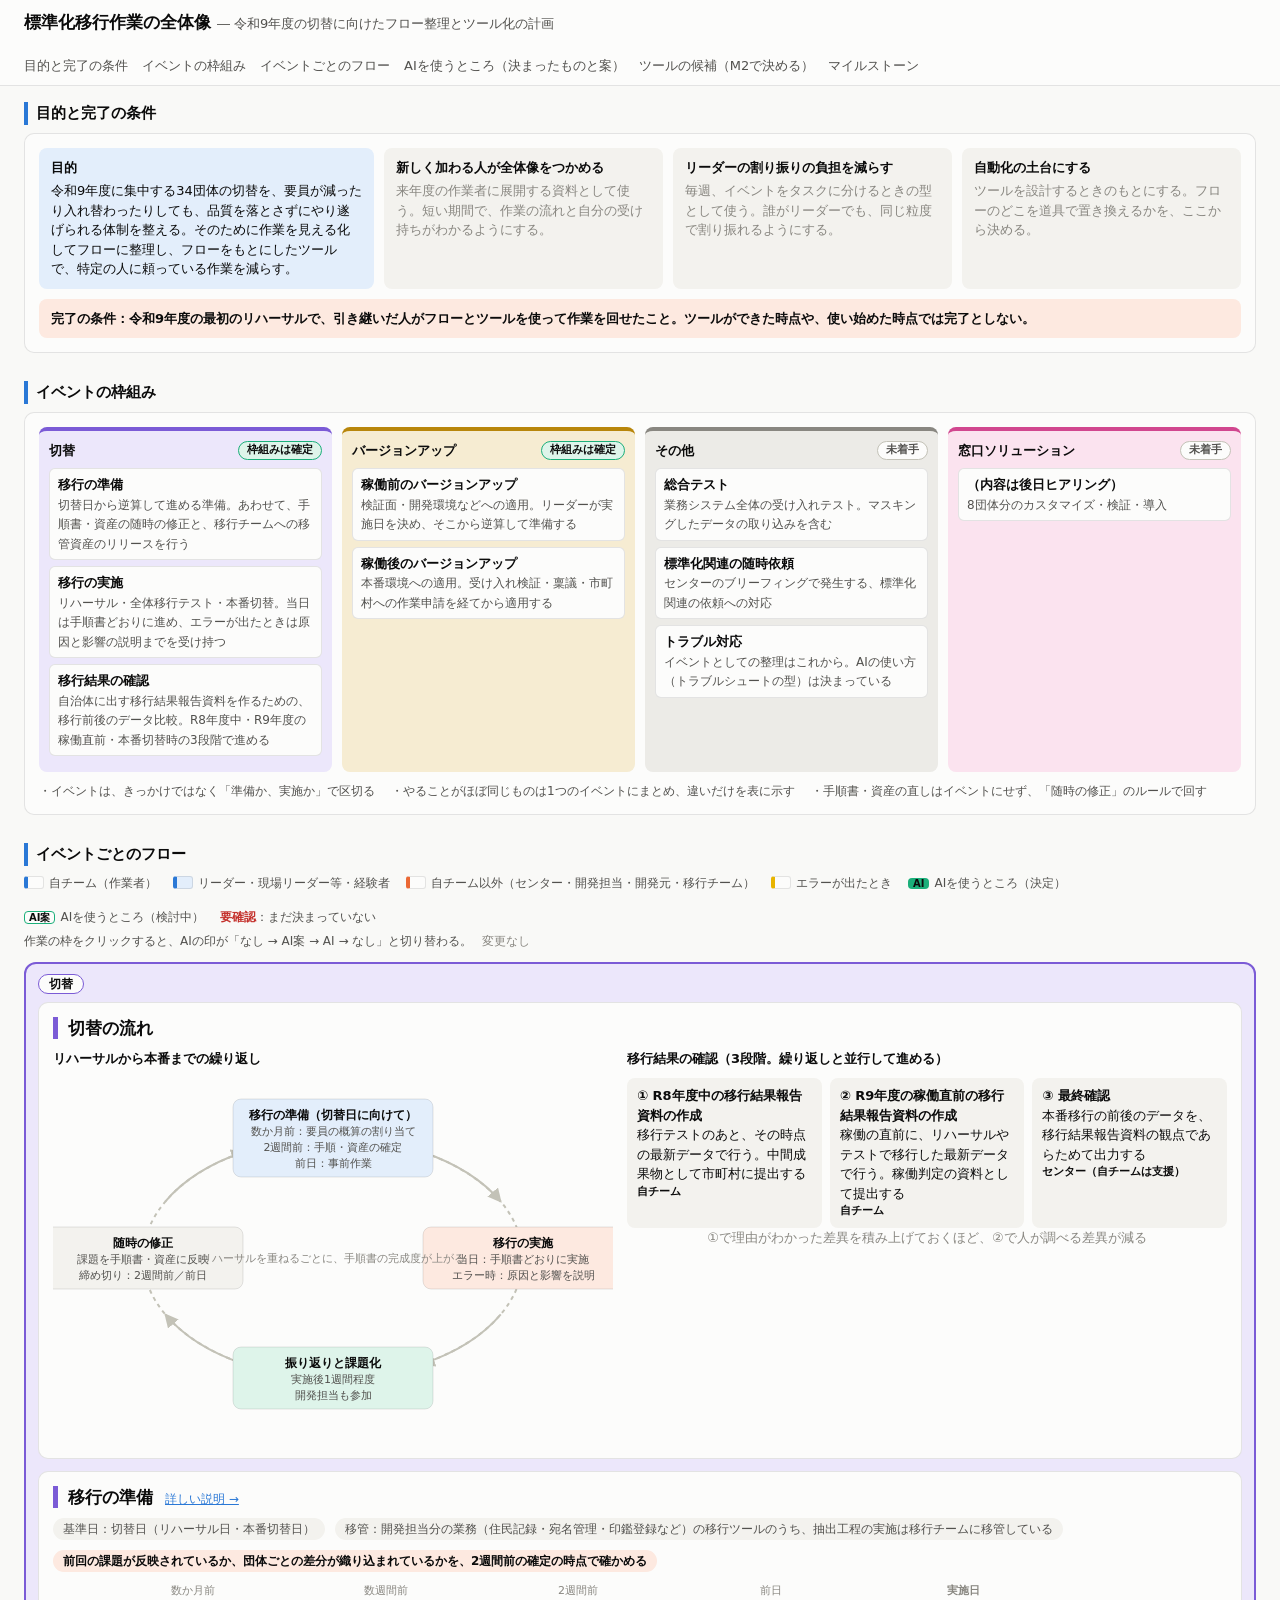
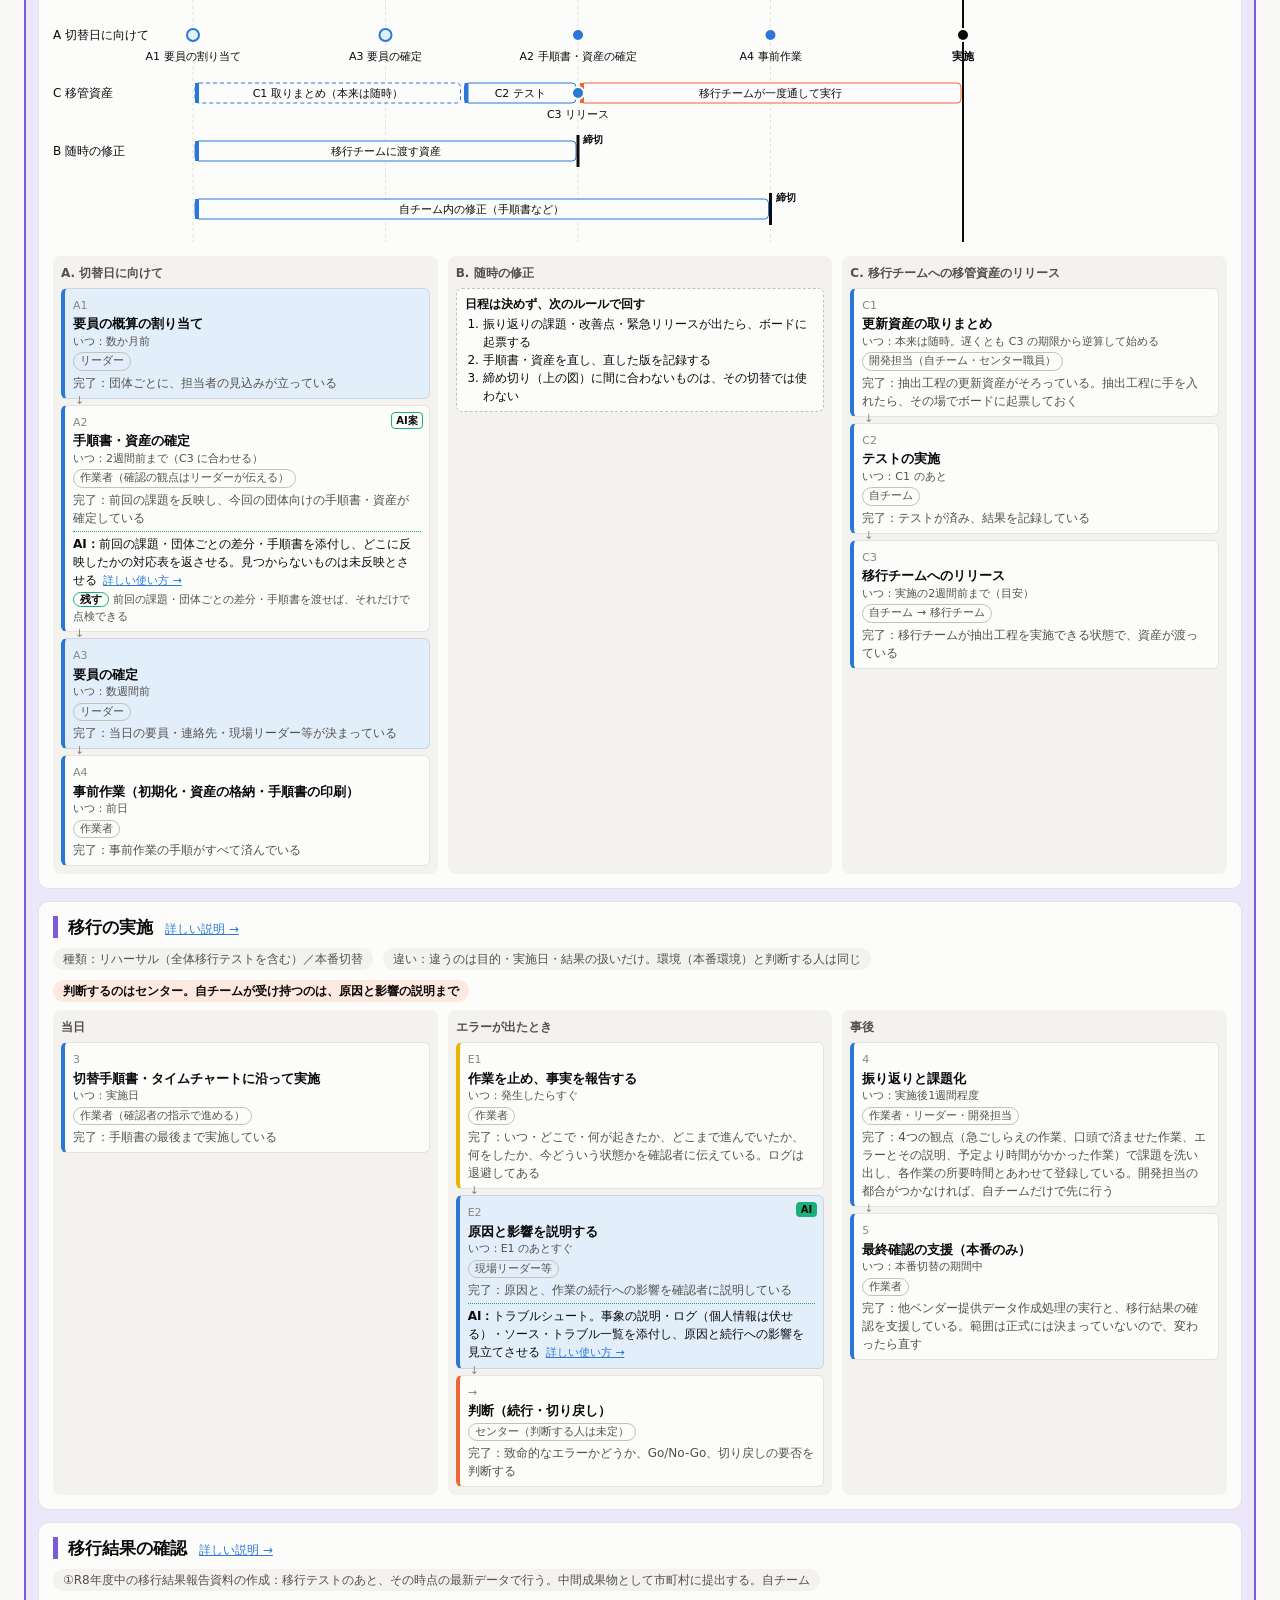
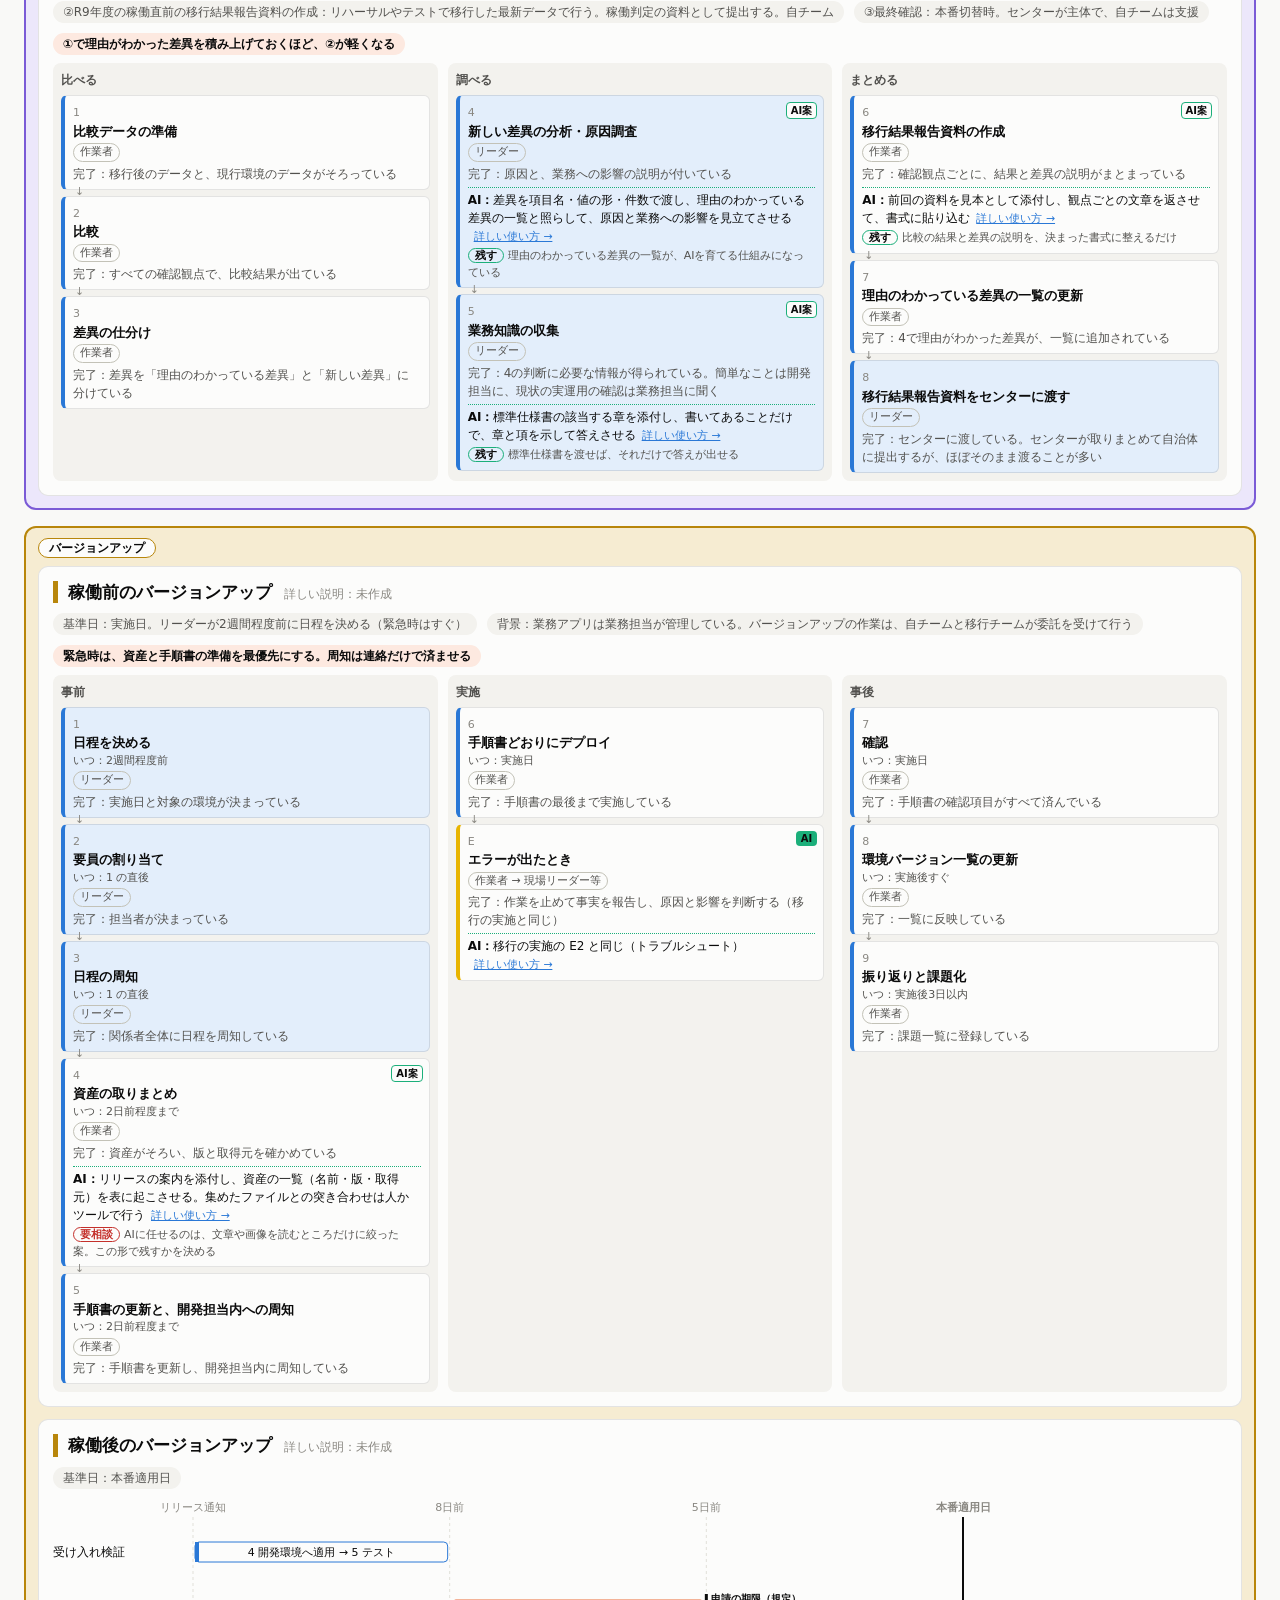
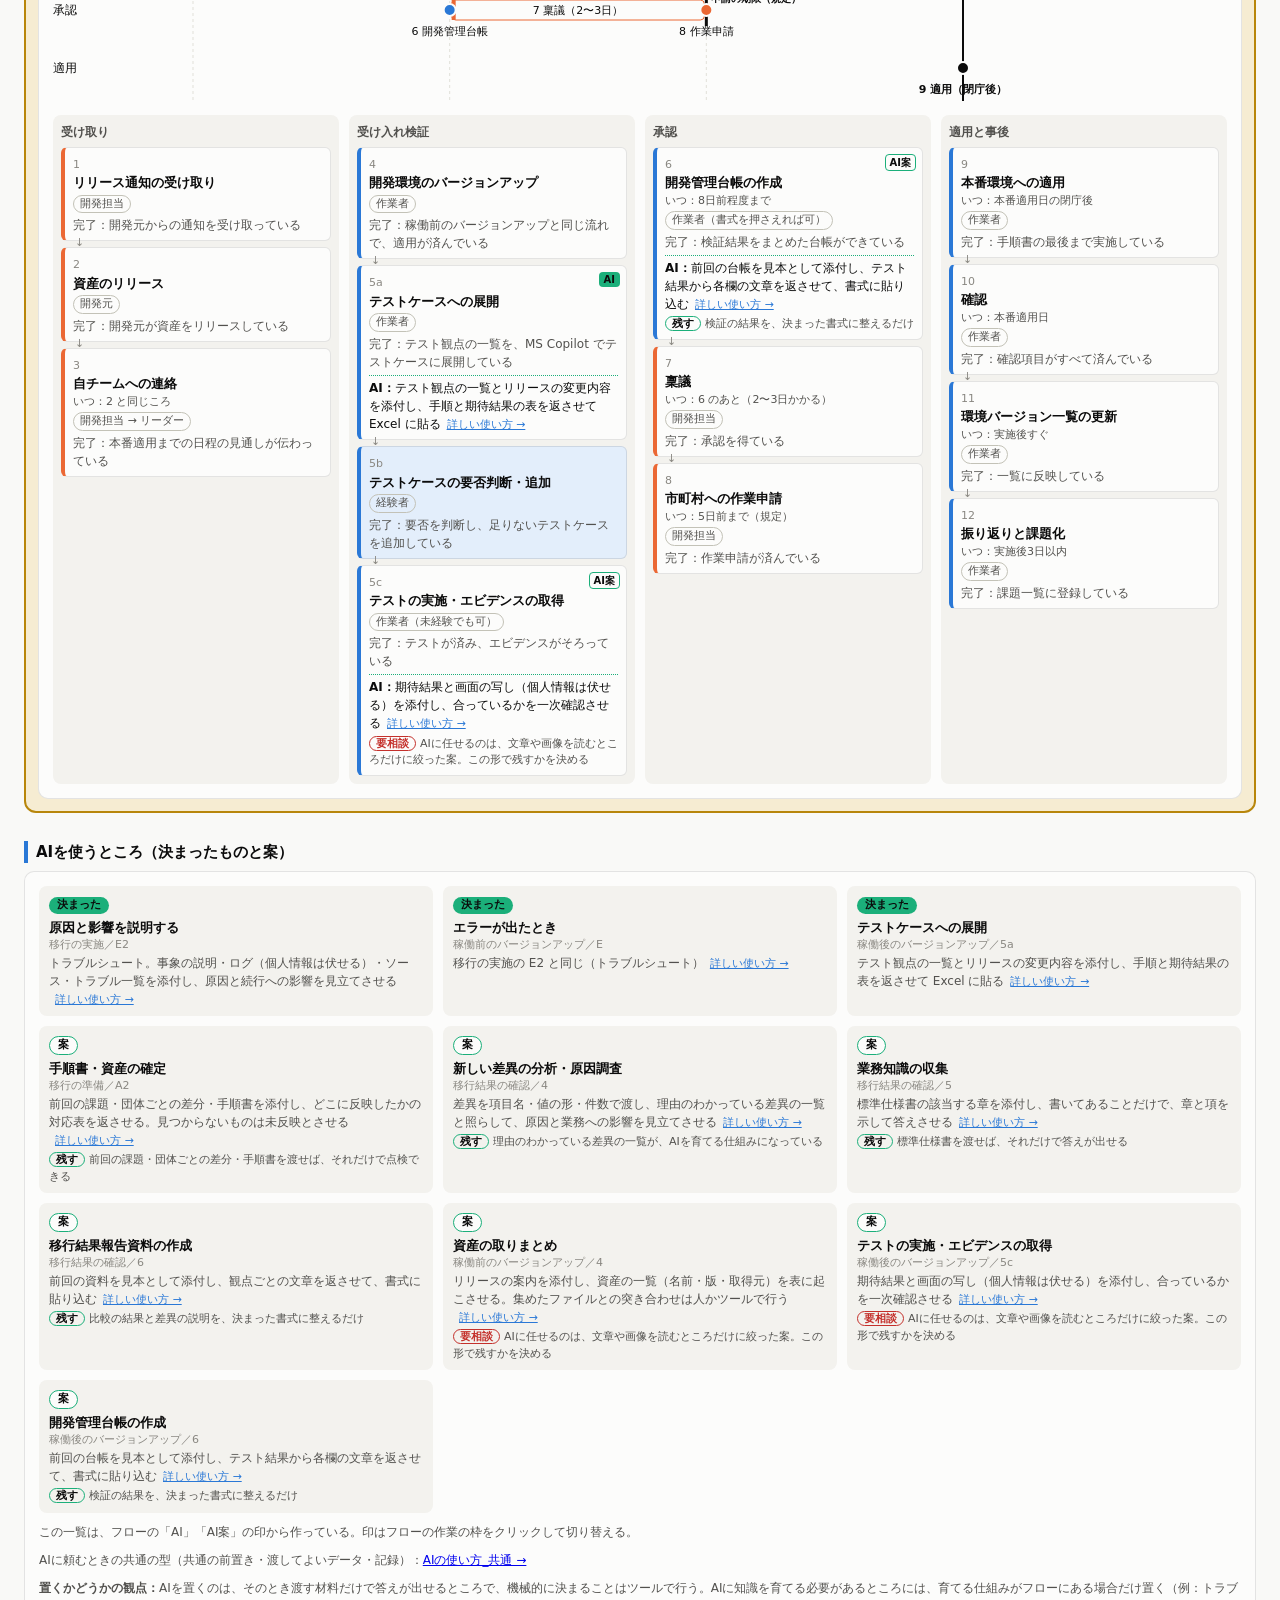
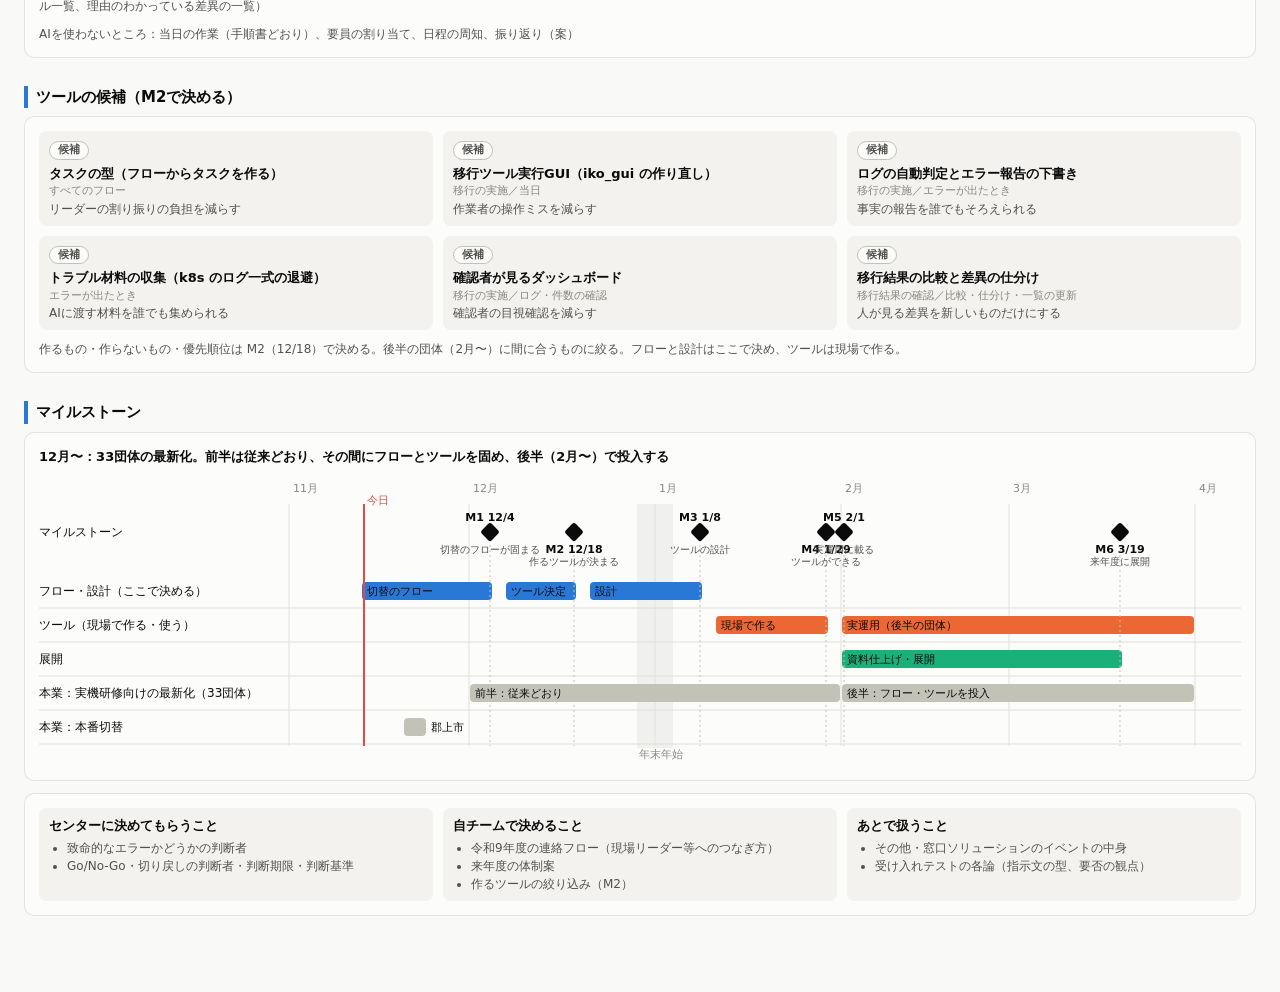
==== commit 5f207c90: "全体まとめ：切替の流れを独立した節にせず、フローの切替の枠の先頭にまとめる Co-Authored-By: Claude Opus 5.5 <noreply@anthropic.com>" ====
--- a/全体まとめ.html
+++ b/全体まとめ.html
@@ -481,10 +481,9 @@
     ]),
     h("div", { "class": "arrow-row", text: "①で理由がわかった差異を積み上げておくほど、②で人が調べる差異が減る" })
   ]);
-  // 切替の区分の色の枠でくくる（区分の名前と色は FRAME から引く）
-  var loopGroup = FRAME.filter(function (g) { return g.name === "切替"; })[0];
-  sec("loop", "切替の流れ", [h("div", { "class": "group " + loopGroup.g }, [h("div", { "class": "group-h", text: loopGroup.name }),
-    h("div", { "class": "fig loop-wrap" }, [h("div", null, [h("div", { "class": "fig-title", text: "リハーサルから本番までの繰り返し" }), loopSvg()]), stageBox])])]);
+  // 切替の流れ（繰り返しの図と3段階の図）。節にはせず、フローの切替の枠の先頭に置く
+  var loopFig = h("div", { "class": "fig", id: "loop" }, [h("div", { "class": "fig-title", text: "切替の流れ" }),
+    h("div", { "class": "loop-wrap" }, [h("div", null, [h("div", { "class": "fig-title", text: "リハーサルから本番までの繰り返し" }), loopSvg()]), stageBox])]);
 
   // 4. フロー
   var legend = h("div", { "class": "legend" }, [
@@ -611,6 +610,7 @@
     var y = window.scrollY;
     fill(flowsBox, [legend, aiBar()].concat(FRAME.map(function (g) {
       var figs = FLOWS.filter(function (f) { return g.events.some(function (e) { return e.id === f.id; }); }).map(flowFig);
+      if (g.name === "切替") figs.unshift(loopFig);
       return figs.length ? h("div", { "class": "group " + g.g }, [h("div", { "class": "group-h", text: g.name })].concat(figs)) : null;
     })));
     try { window.scrollTo(0, y); } catch (e) {}
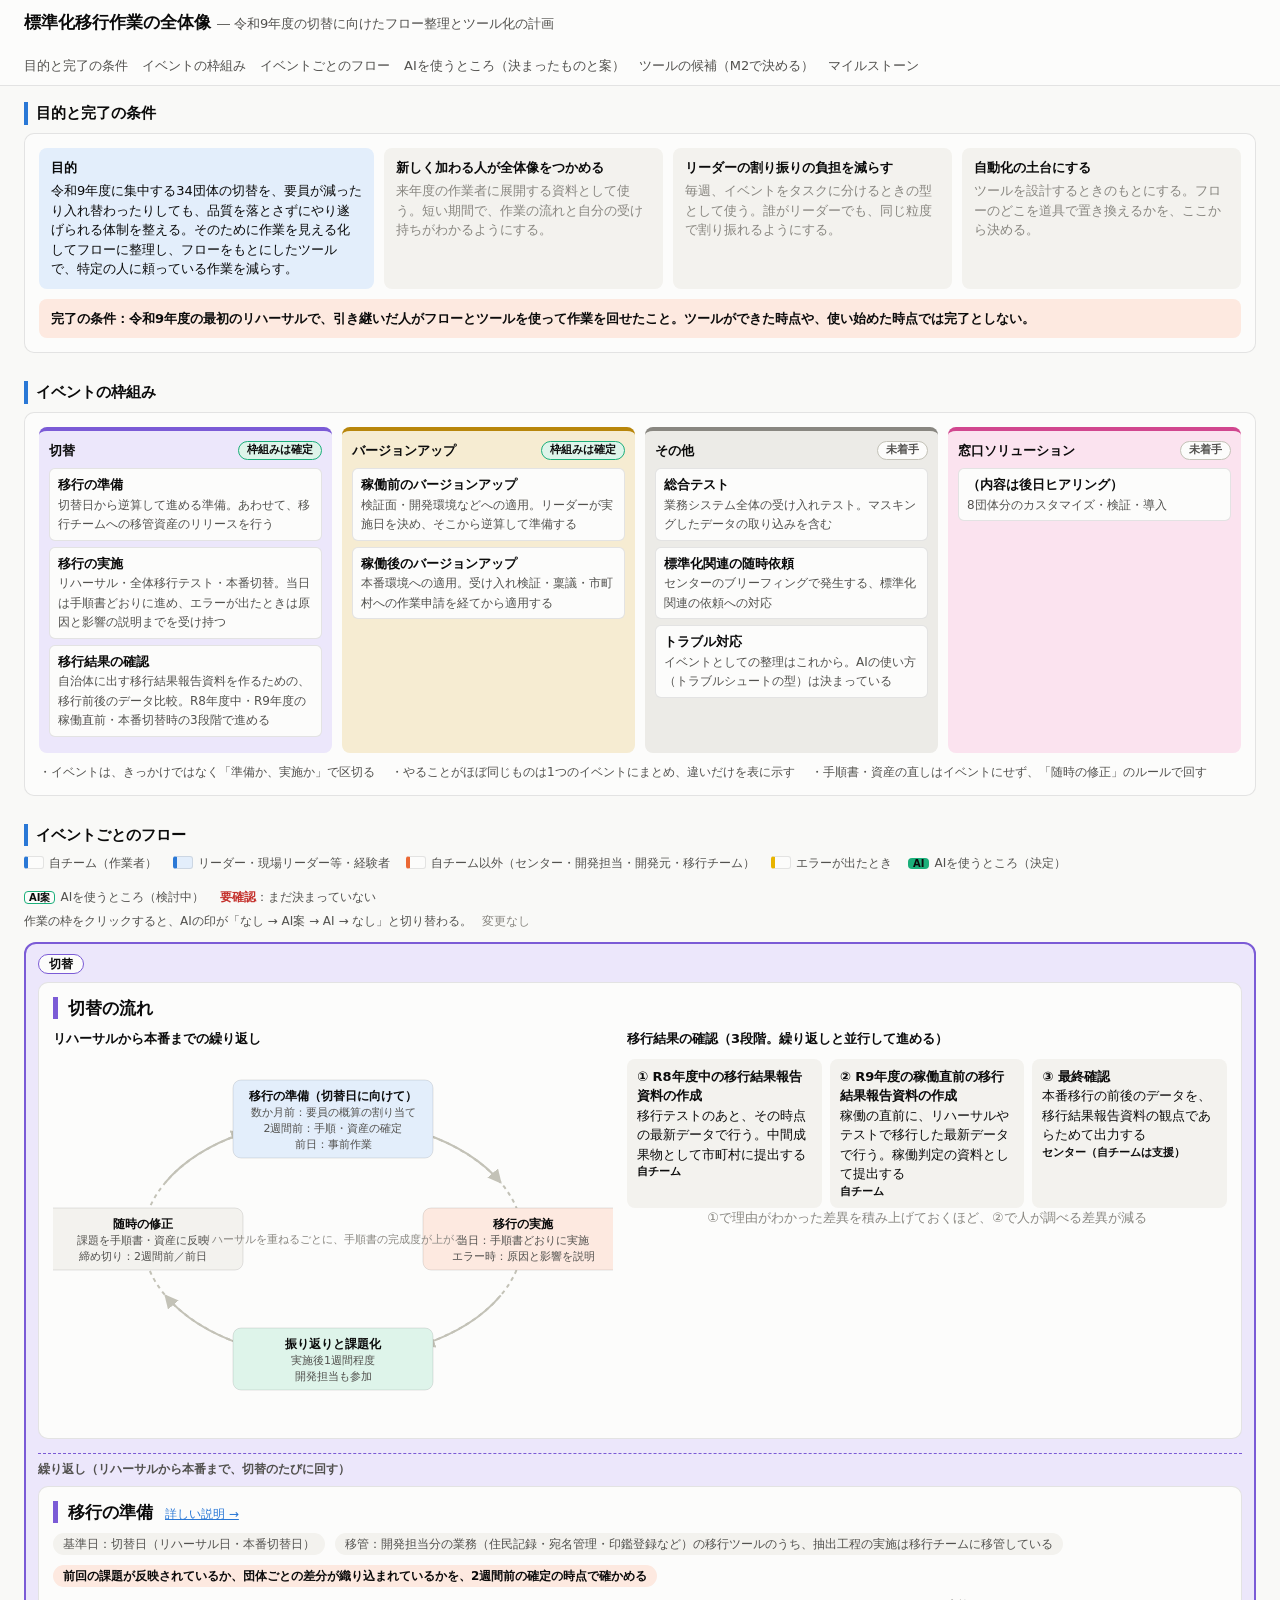
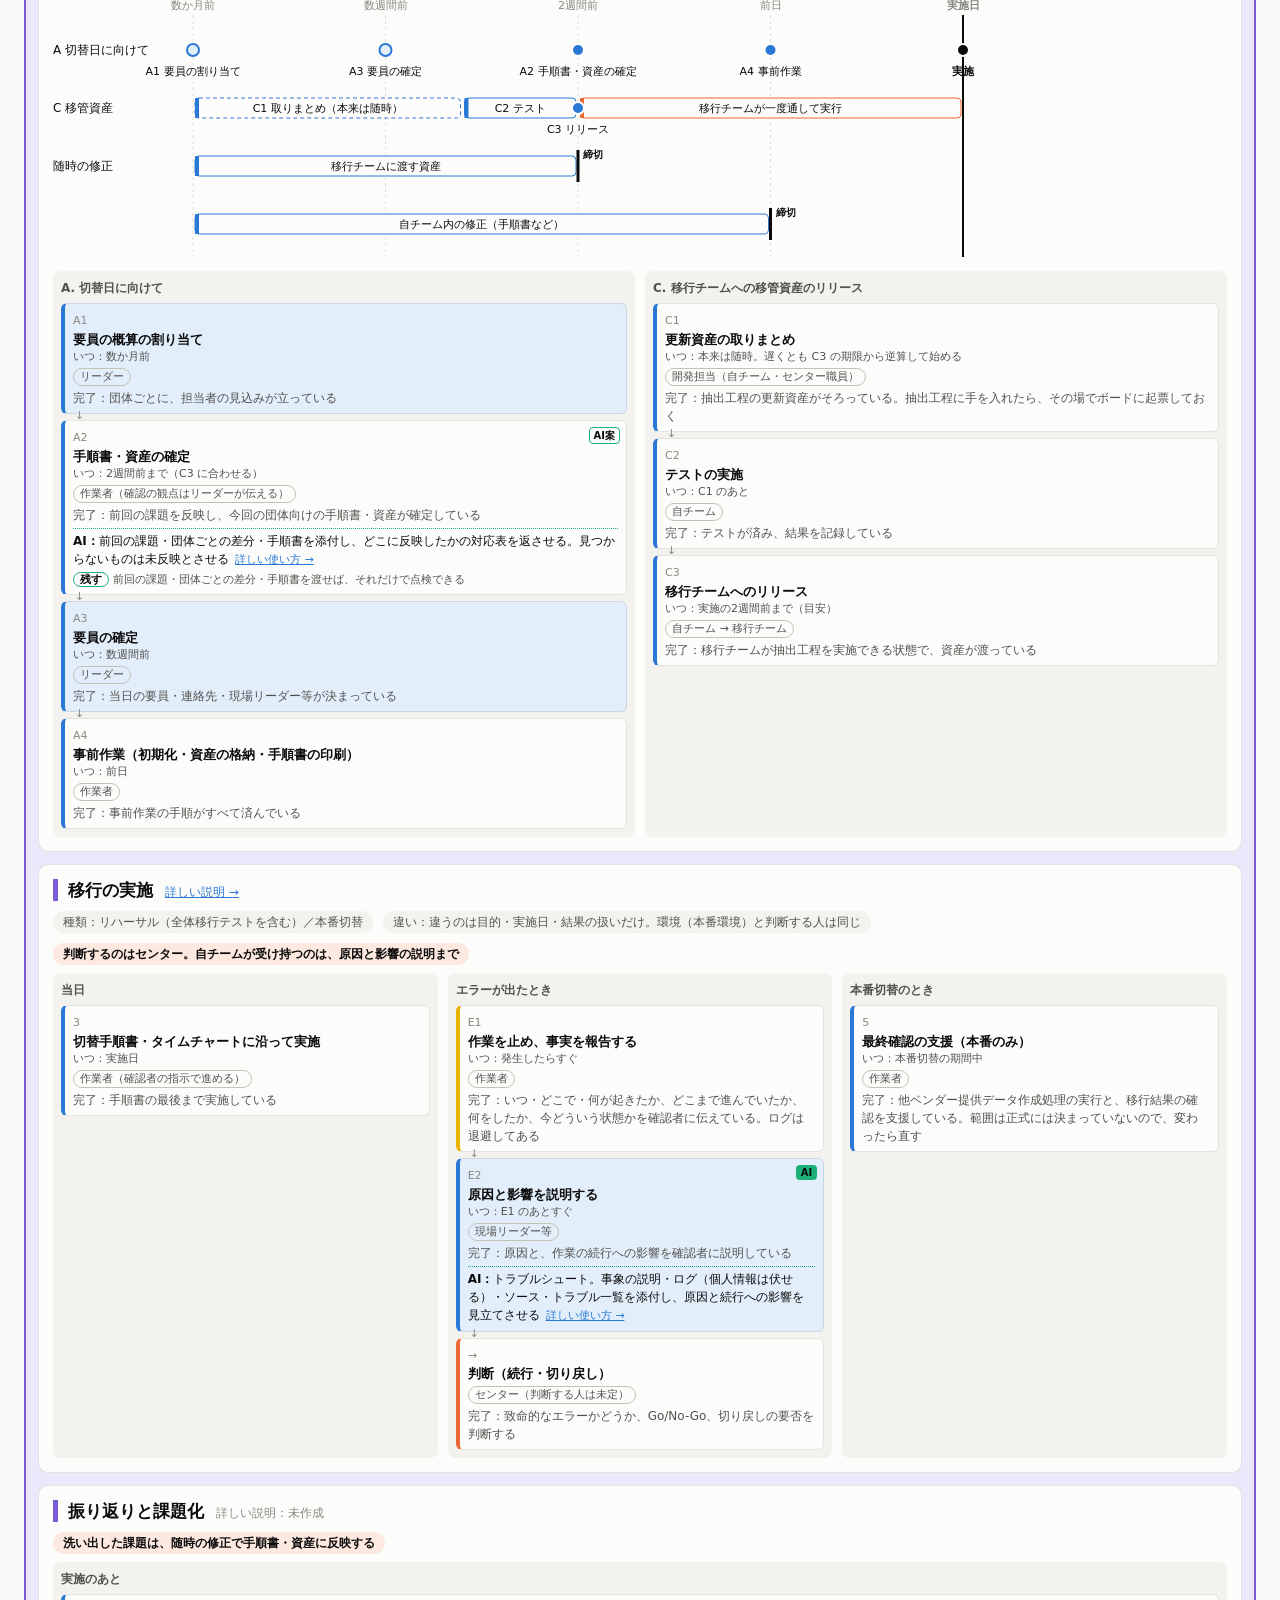
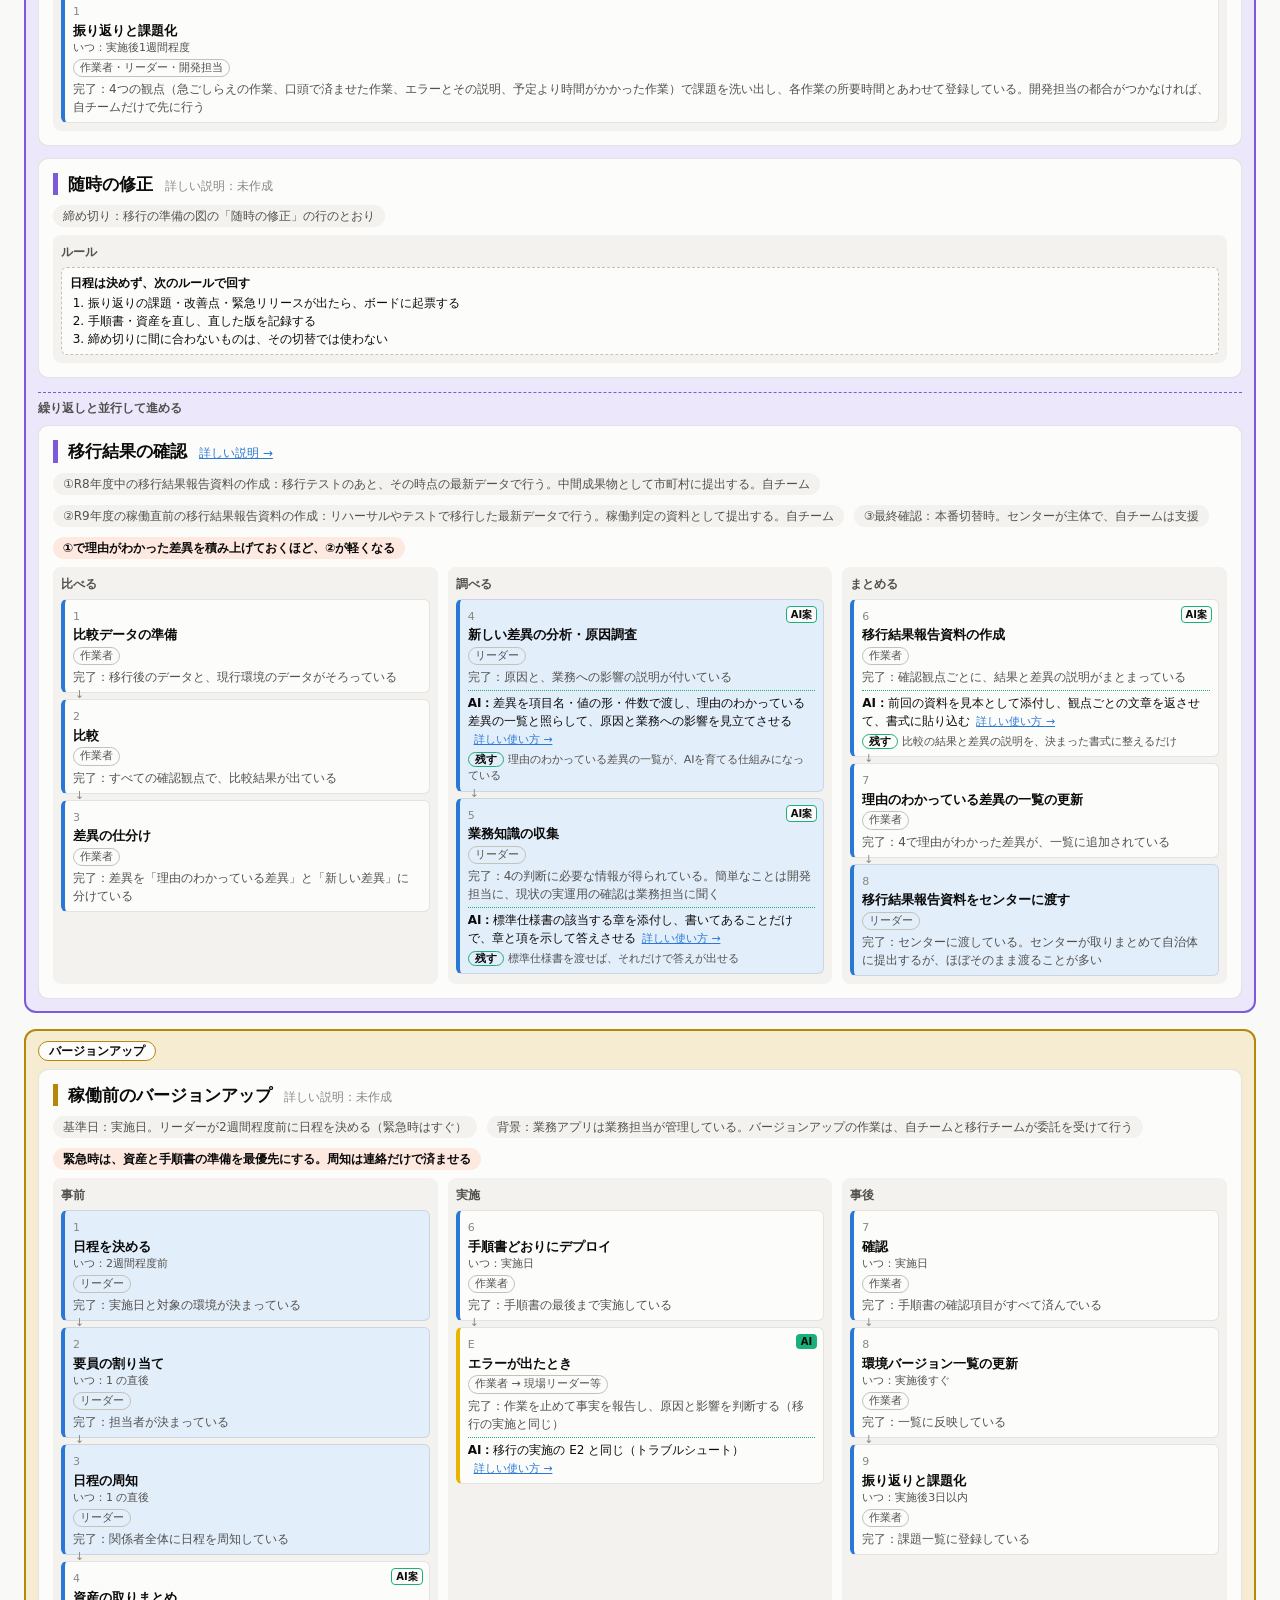
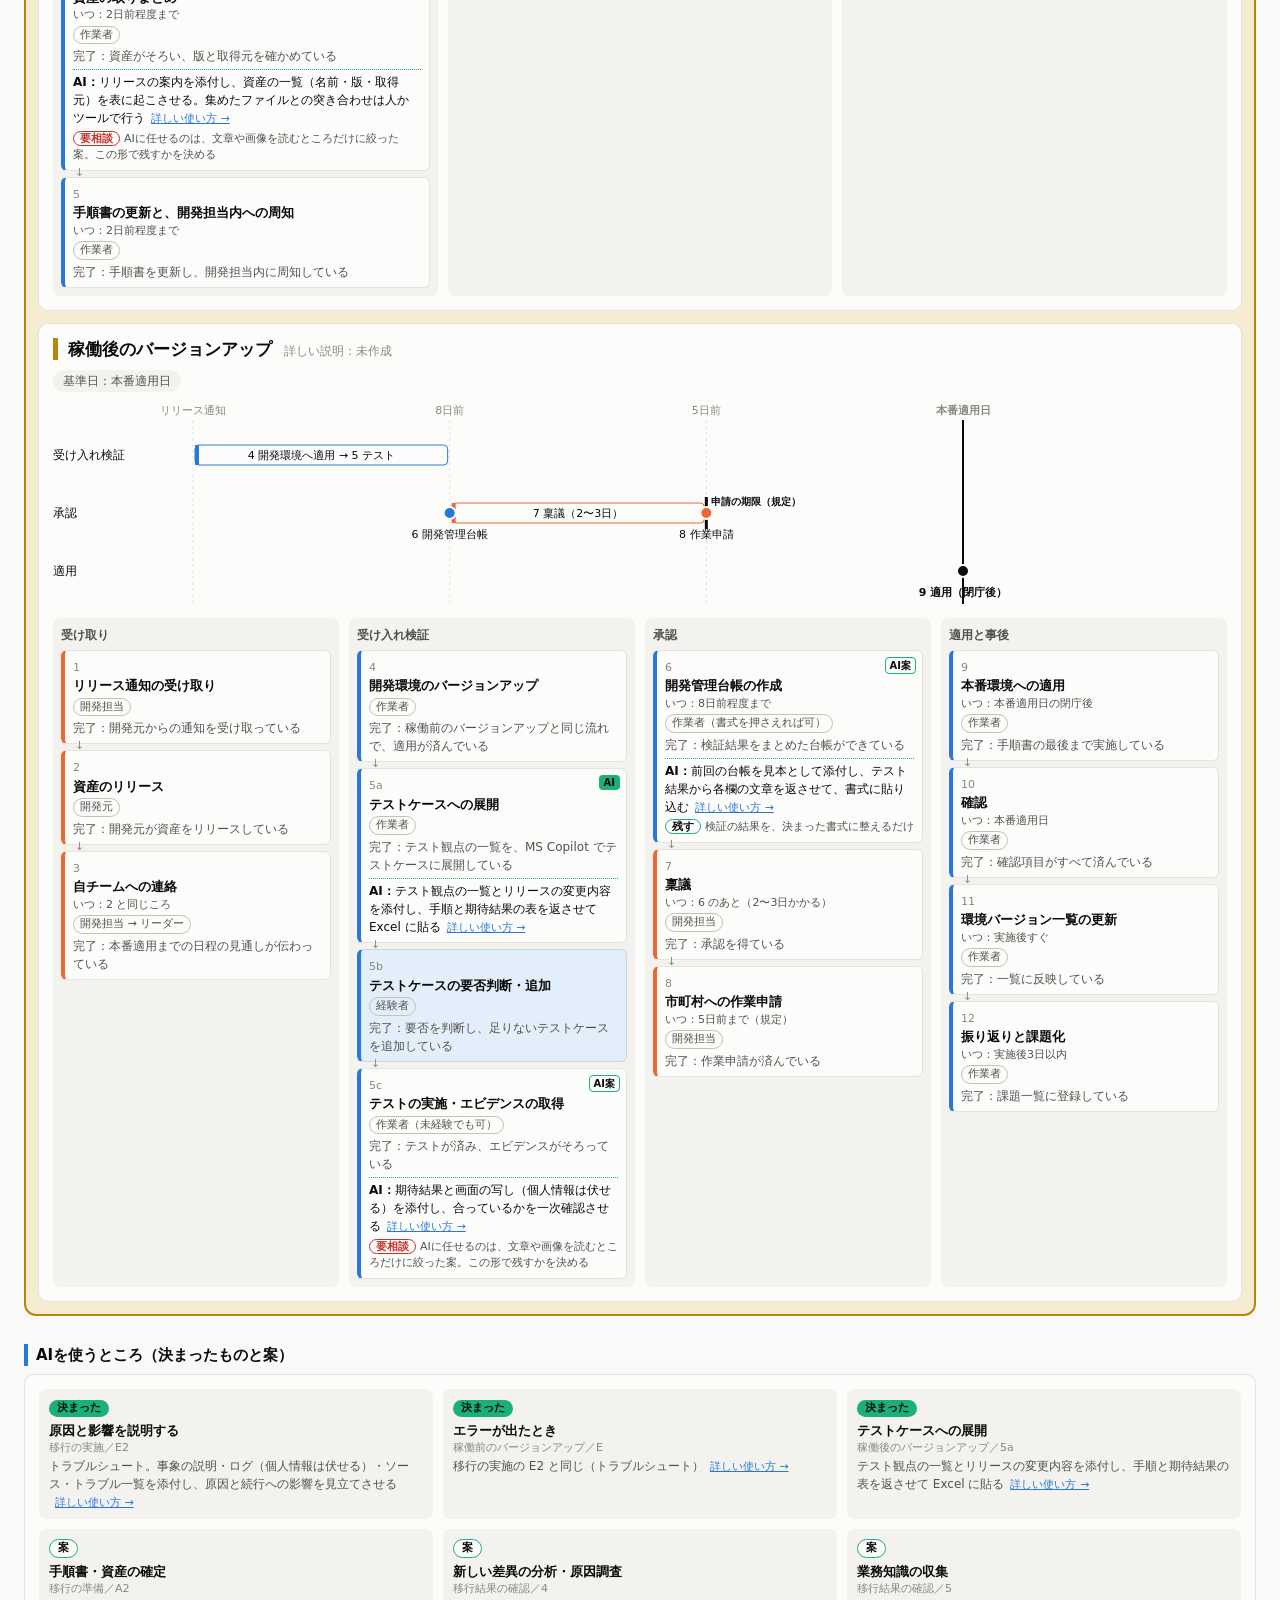
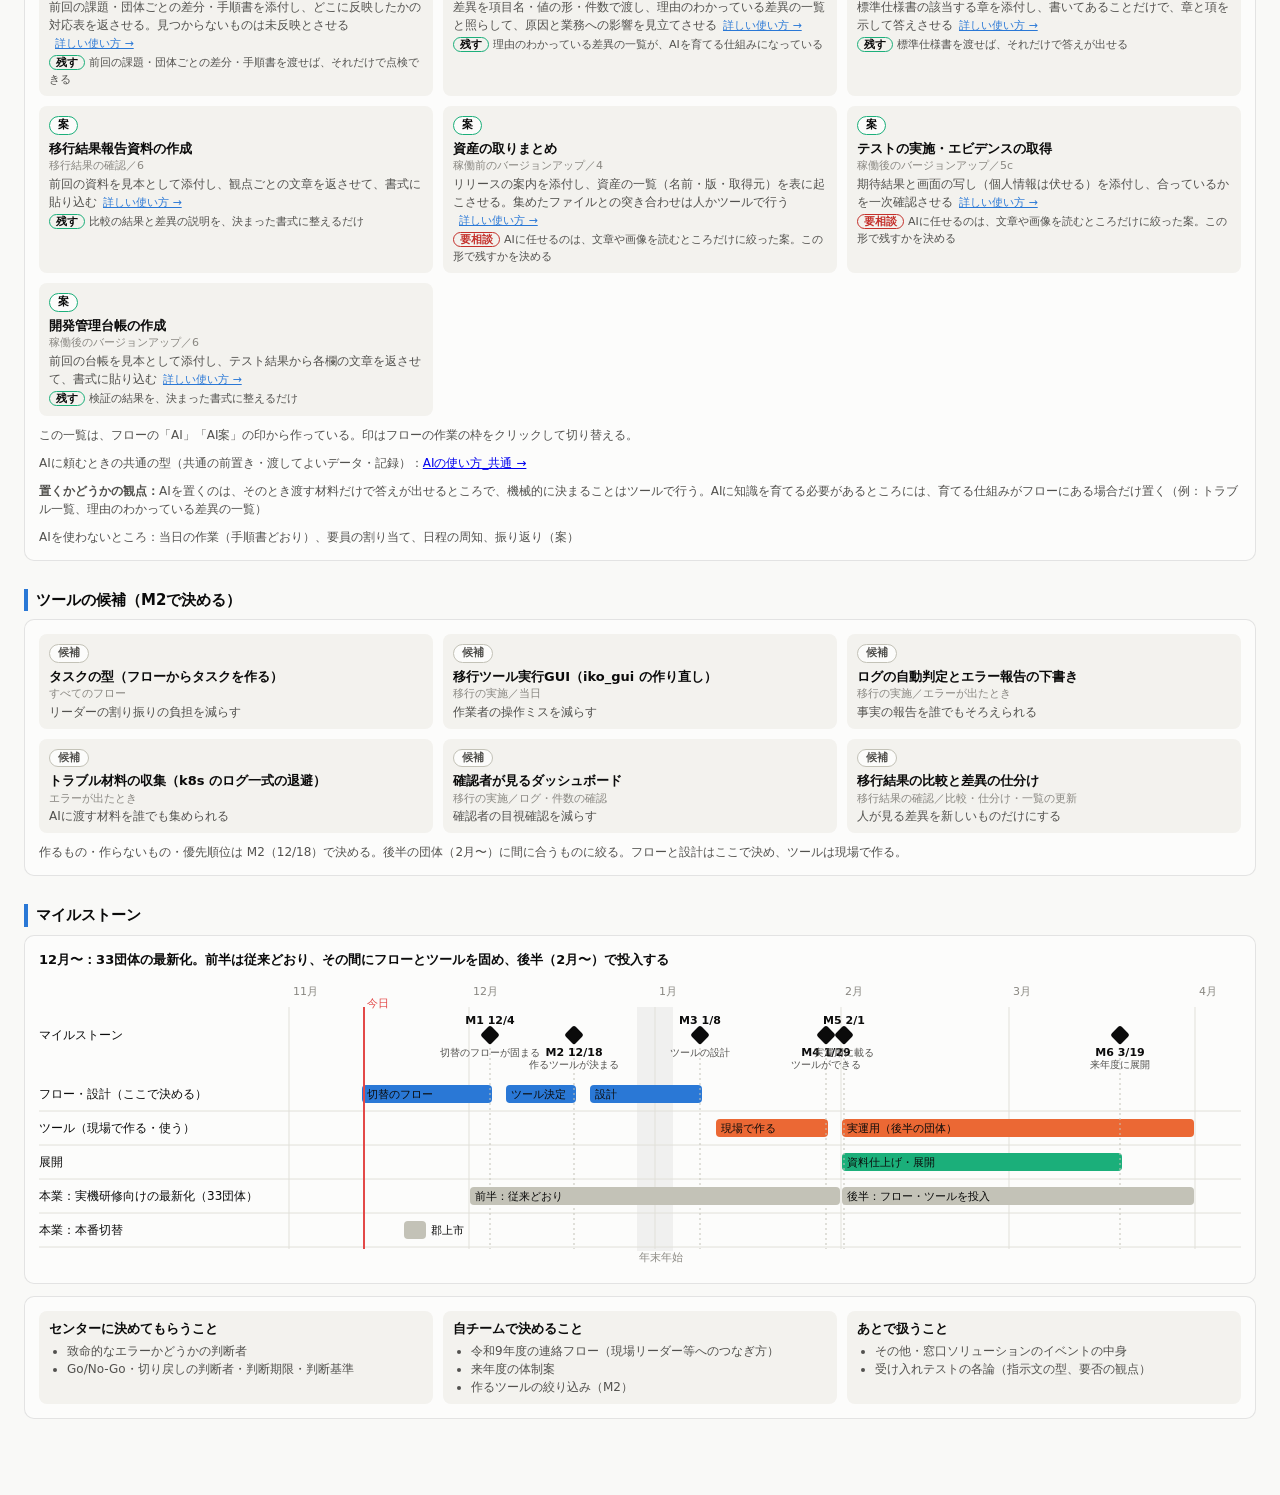
==== commit 59169a83: "全体まとめ：切替の枠を、切替の流れの4段（準備・実施・振り返り・随時の修正）に合わせて並べる - 振り返りと課題化（移行の実施の 4）と随時の修正（移行の準備の B）を、繰り返しの段として独立させる（" ====
--- a/全体まとめ.html
+++ b/全体まとめ.html
@@ -94,6 +94,7 @@
   .group { background: var(--g-soft); border: 2px solid var(--g); border-radius: 12px; padding: 10px 12px 12px; }
   .group + .group { margin-top: 16px; }
   .group-h { display: inline-block; font-size: 12px; font-weight: 700; background: var(--surface); border: 1px solid var(--g); border-radius: 10px; padding: 0 10px; margin: 0 0 8px; }
+  .cycle-h { margin: 14px 0 8px; padding-top: 6px; border-top: 1px dashed var(--g); font-size: 12px; font-weight: 700; color: var(--ink-2); }
   .group .fig > .fig-title { font-size: 17px; line-height: 1.3; padding-left: 10px; border-left: 5px solid var(--g); }
   .frame-note { margin-top: 10px; display: flex; gap: 16px; flex-wrap: wrap; color: var(--ink-2); font-size: 12px; }
 
@@ -212,7 +213,7 @@
 
   var FRAME = [
     { name: "切替", g: "g1", state: "done", events: [
-      { id: "prep", name: "移行の準備", desc: "切替日から逆算して進める準備。あわせて、手順書・資産の随時の修正と、移行チームへの移管資産のリリースを行う" },
+      { id: "prep", name: "移行の準備", desc: "切替日から逆算して進める準備。あわせて、移行チームへの移管資産のリリースを行う" },
       { id: "run", name: "移行の実施", desc: "リハーサル・全体移行テスト・本番切替。当日は手順書どおりに進め、エラーが出たときは原因と影響の説明までを受け持つ" },
       { id: "verify", name: "移行結果の確認", desc: "自治体に出す移行結果報告資料を作るための、移行前後のデータ比較。R8年度中・R9年度の稼働直前・本番切替時の3段階で進める" }
     ] },
@@ -237,7 +238,8 @@
   ];
 
   var FLOWS = [
-    { id: "prep", name: "移行の準備", guide: "各論/新人向け/説明_移行の準備.md",
+    // cycle：切替の流れ（繰り返し）の何番目の段か（並べる順に使う）。parallel：繰り返しと並行して進めるもの。group：FRAME のイベントではないが、その区分の枠に入れるもの
+    { id: "prep", name: "移行の準備", cycle: 1, guide: "各論/新人向け/説明_移行の準備.md",
       timeline: {
         cols: ["数か月前", "数週間前", "2週間前", "前日", "実施日"],
         rows: [
@@ -246,7 +248,7 @@
           { label: "C 移管資産", items: [
             { from: 0, to: 1.4, t: "C1 取りまとめ（本来は随時）", c: "dash" }, { from: 1.4, to: 2, t: "C2 テスト" }, { at: 2, t: "C3 リリース" },
             { from: 2, to: 4, t: "移行チームが一度通して実行", c: "outer" }] },
-          { label: "B 随時の修正", items: [{ from: 0, to: 2, t: "移行チームに渡す資産", end: "締切" }] },
+          { label: "随時の修正", items: [{ from: 0, to: 2, t: "移行チームに渡す資産", end: "締切" }] },
           { label: "", items: [{ from: 0, to: 3, t: "自チーム内の修正（手順書など）", end: "締切" }] }
         ] },
       lead: [["基準日", "切替日（リハーサル日・本番切替日）"], ["移管", "開発担当分の業務（住民記録・宛名管理・印鑑登録など）の移行ツールのうち、抽出工程の実施は移行チームに移管している"], ["key", "前回の課題が反映されているか、団体ごとの差分が織り込まれているかを、2週間前の確定の時点で確かめる"]],
@@ -257,15 +259,13 @@
           { no: "A3", t: "要員の確定", when: "数週間前", who: "リーダー", c: "leader", done: "当日の要員・連絡先・現場リーダー等が決まっている" },
           { no: "A4", t: "事前作業（初期化・資産の格納・手順書の印刷）", when: "前日", who: "作業者", c: "own", done: "事前作業の手順がすべて済んでいる" }
         ] },
-        { name: "B. 随時の修正", rule: { title: "日程は決めず、次のルールで回す", items: ["振り返りの課題・改善点・緊急リリースが出たら、ボードに起票する", "手順書・資産を直し、直した版を記録する", "締め切り（上の図）に間に合わないものは、その切替では使わない"] },
-          steps: [] },
         { name: "C. 移行チームへの移管資産のリリース", steps: [
           { no: "C1", t: "更新資産の取りまとめ", when: "本来は随時。遅くとも C3 の期限から逆算して始める", who: "開発担当（自チーム・センター職員）", c: "own", done: "抽出工程の更新資産がそろっている。抽出工程に手を入れたら、その場でボードに起票しておく" },
           { no: "C2", t: "テストの実施", when: "C1 のあと", who: "自チーム", c: "own", done: "テストが済み、結果を記録している" },
           { no: "C3", t: "移行チームへのリリース", when: "実施の2週間前まで（目安）", who: "自チーム → 移行チーム", c: "own", done: "移行チームが抽出工程を実施できる状態で、資産が渡っている" }
         ] }
       ] },
-    { id: "run", name: "移行の実施", guide: "各論/新人向け/説明_移行の実施.md",
+    { id: "run", name: "移行の実施", cycle: 2, guide: "各論/新人向け/説明_移行の実施.md",
       lead: [["種類", "リハーサル（全体移行テストを含む）／本番切替"], ["違い", "違うのは目的・実施日・結果の扱いだけ。環境（本番環境）と判断する人は同じ"], ["key", "判断するのはセンター。自チームが受け持つのは、原因と影響の説明まで"]],
       phases: [
         { name: "当日", steps: [
@@ -276,12 +276,24 @@
           { no: "E2", t: "原因と影響を説明する", when: "E1 のあとすぐ", who: "現場リーダー等", c: "leader", done: "原因と、作業の続行への影響を確認者に説明している", ai: "fixed", aiWhat: "トラブルシュート。事象の説明・ログ（個人情報は伏せる）・ソース・トラブル一覧を添付し、原因と続行への影響を見立てさせる" },
           { no: "→", t: "判断（続行・切り戻し）", when: "", who: "センター（判断する人は未定）", c: "outer", done: "致命的なエラーかどうか、Go/No-Go、切り戻しの要否を判断する" }
         ] },
-        { name: "事後", steps: [
-          { no: "4", t: "振り返りと課題化", when: "実施後1週間程度", who: "作業者・リーダー・開発担当", c: "own", done: "4つの観点（急ごしらえの作業、口頭で済ませた作業、エラーとその説明、予定より時間がかかった作業）で課題を洗い出し、各作業の所要時間とあわせて登録している。開発担当の都合がつかなければ、自チームだけで先に行う" },
+        { name: "本番切替のとき", steps: [
           { no: "5", t: "最終確認の支援（本番のみ）", when: "本番切替の期間中", who: "作業者", c: "own", done: "他ベンダー提供データ作成処理の実行と、移行結果の確認を支援している。範囲は正式には決まっていないので、変わったら直す" }
         ] }
       ] },
-    { id: "verify", name: "移行結果の確認", guide: "各論/新人向け/説明_移行結果の確認.md",
+    { id: "review", name: "振り返りと課題化", group: "切替", cycle: 3,
+      lead: [["key", "洗い出した課題は、随時の修正で手順書・資産に反映する"]],
+      phases: [
+        { name: "実施のあと", steps: [
+          { no: "1", t: "振り返りと課題化", when: "実施後1週間程度", who: "作業者・リーダー・開発担当", c: "own", done: "4つの観点（急ごしらえの作業、口頭で済ませた作業、エラーとその説明、予定より時間がかかった作業）で課題を洗い出し、各作業の所要時間とあわせて登録している。開発担当の都合がつかなければ、自チームだけで先に行う" }
+        ] }
+      ] },
+    { id: "fix", name: "随時の修正", group: "切替", cycle: 4,
+      lead: [["締め切り", "移行の準備の図の「随時の修正」の行のとおり"]],
+      phases: [
+        { name: "ルール", rule: { title: "日程は決めず、次のルールで回す", items: ["振り返りの課題・改善点・緊急リリースが出たら、ボードに起票する", "手順書・資産を直し、直した版を記録する", "締め切りに間に合わないものは、その切替では使わない"] },
+          steps: [] }
+      ] },
+    { id: "verify", name: "移行結果の確認", parallel: true, guide: "各論/新人向け/説明_移行結果の確認.md",
       lead: [["①R8年度中の移行結果報告資料の作成", "移行テストのあと、その時点の最新データで行う。中間成果物として市町村に提出する。自チーム"], ["②R9年度の稼働直前の移行結果報告資料の作成", "リハーサルやテストで移行した最新データで行う。稼働判定の資料として提出する。自チーム"], ["③最終確認", "本番切替時。センターが主体で、自チームは支援"], ["key", "①で理由がわかった差異を積み上げておくほど、②が軽くなる"]],
       phases: [
         { name: "比べる", steps: [
@@ -606,12 +618,22 @@
   // イベントの区分（FRAME）ごとに、区分の色の枠でくくる
   function fill(box, kids) { while (box.firstChild) box.removeChild(box.firstChild); kids.forEach(function (k) { if (k) box.appendChild(k); }); }
   var flowsBox = h("div");
+  // 区分の枠に入れるフロー：FRAME のイベントか、group でその区分を指定したもの
+  function flowsOf(g) {
+    return FLOWS.filter(function (f) { return f.group === g.name || g.events.some(function (e) { return e.id === f.id; }); });
+  }
   function drawFlows() {
     var y = window.scrollY;
     fill(flowsBox, [legend, aiBar()].concat(FRAME.map(function (g) {
-      var figs = FLOWS.filter(function (f) { return g.events.some(function (e) { return e.id === f.id; }); }).map(flowFig);
-      if (g.name === "切替") figs.unshift(loopFig);
-      return figs.length ? h("div", { "class": "group " + g.g }, [h("div", { "class": "group-h", text: g.name })].concat(figs)) : null;
+      var list = flowsOf(g), kids;
+      if (list.some(function (f) { return f.cycle; })) {
+        // 切替：流れの図 → 繰り返しの段（cycle の順）→ 並行して進めるもの
+        var cyc = list.filter(function (f) { return f.cycle; }).sort(function (a, b) { return a.cycle - b.cycle; });
+        var par = list.filter(function (f) { return f.parallel; });
+        kids = [loopFig, h("div", { "class": "cycle-h", text: "繰り返し（リハーサルから本番まで、切替のたびに回す）" })].concat(cyc.map(flowFig))
+          .concat(par.length ? [h("div", { "class": "cycle-h", text: "繰り返しと並行して進める" })].concat(par.map(flowFig)) : []);
+      } else kids = list.map(flowFig);
+      return kids.length ? h("div", { "class": "group " + g.g }, [h("div", { "class": "group-h", text: g.name })].concat(kids)) : null;
     })));
     try { window.scrollTo(0, y); } catch (e) {}
   }
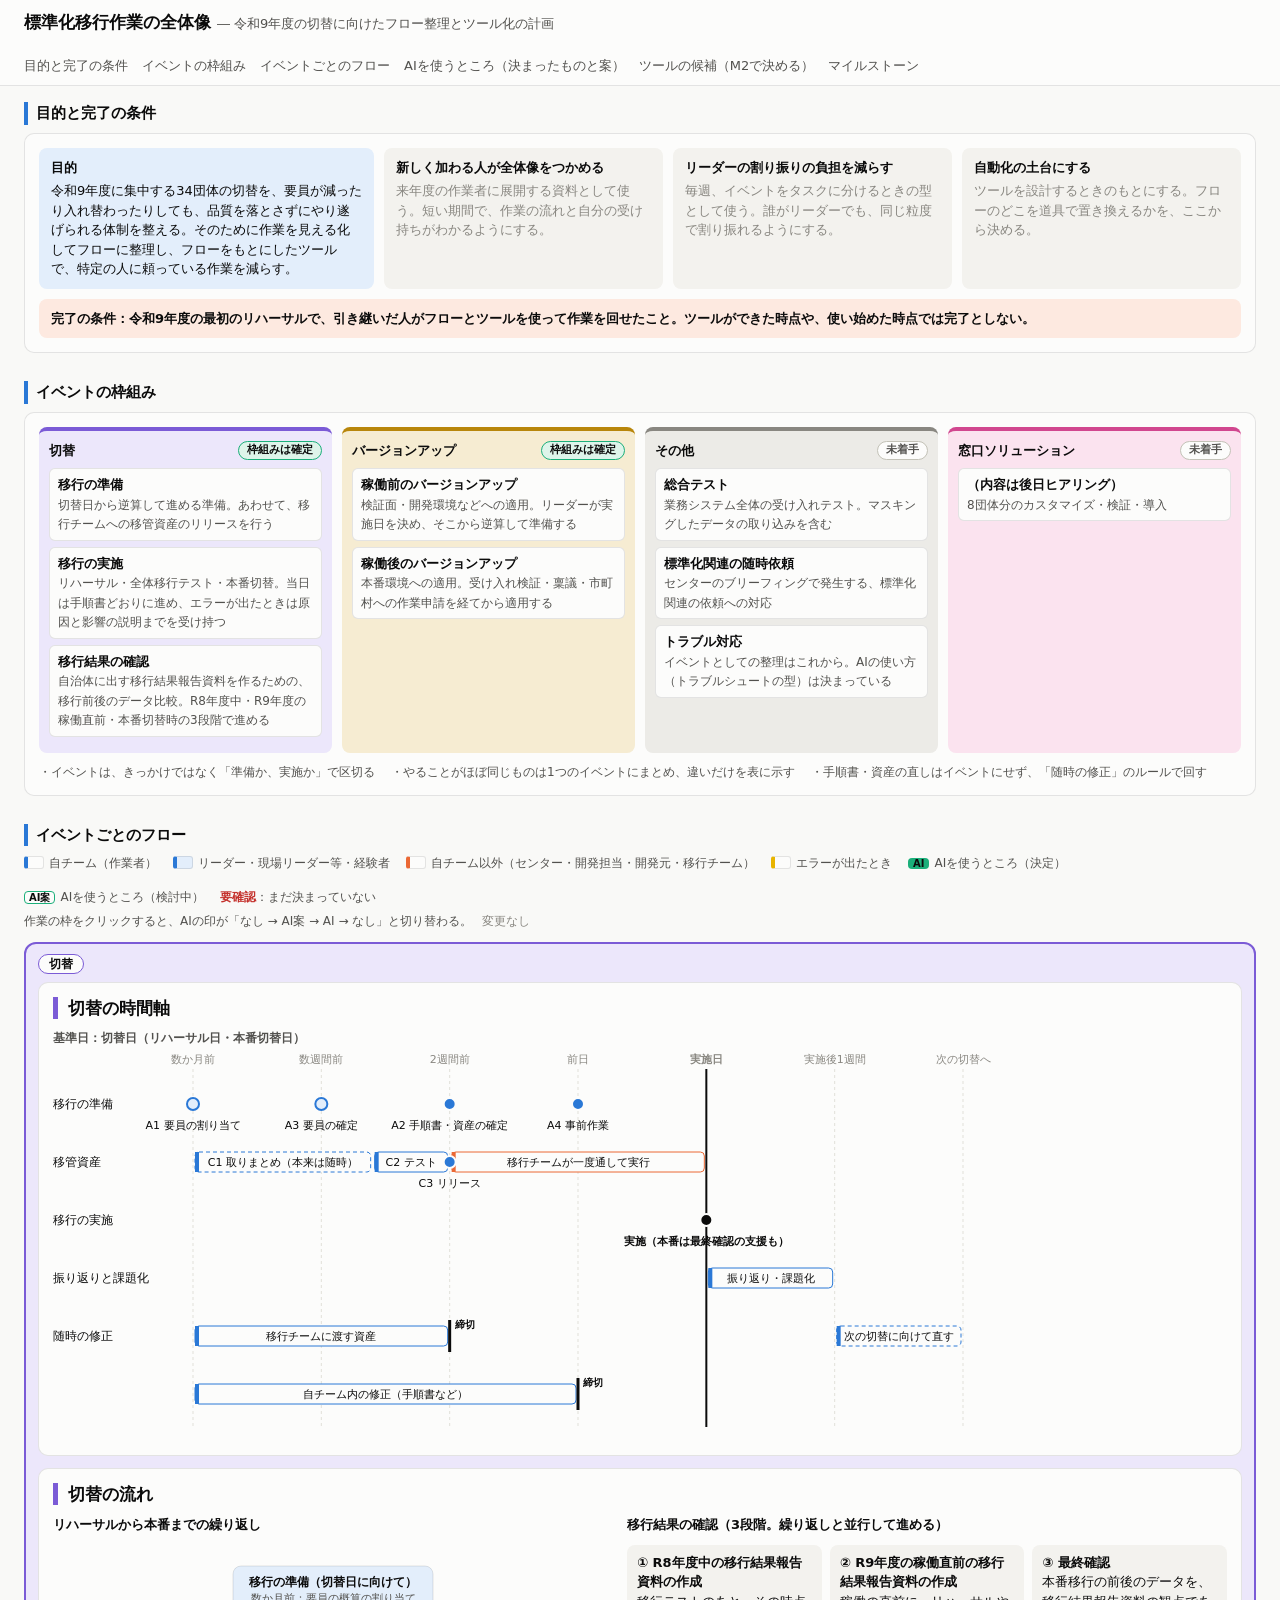
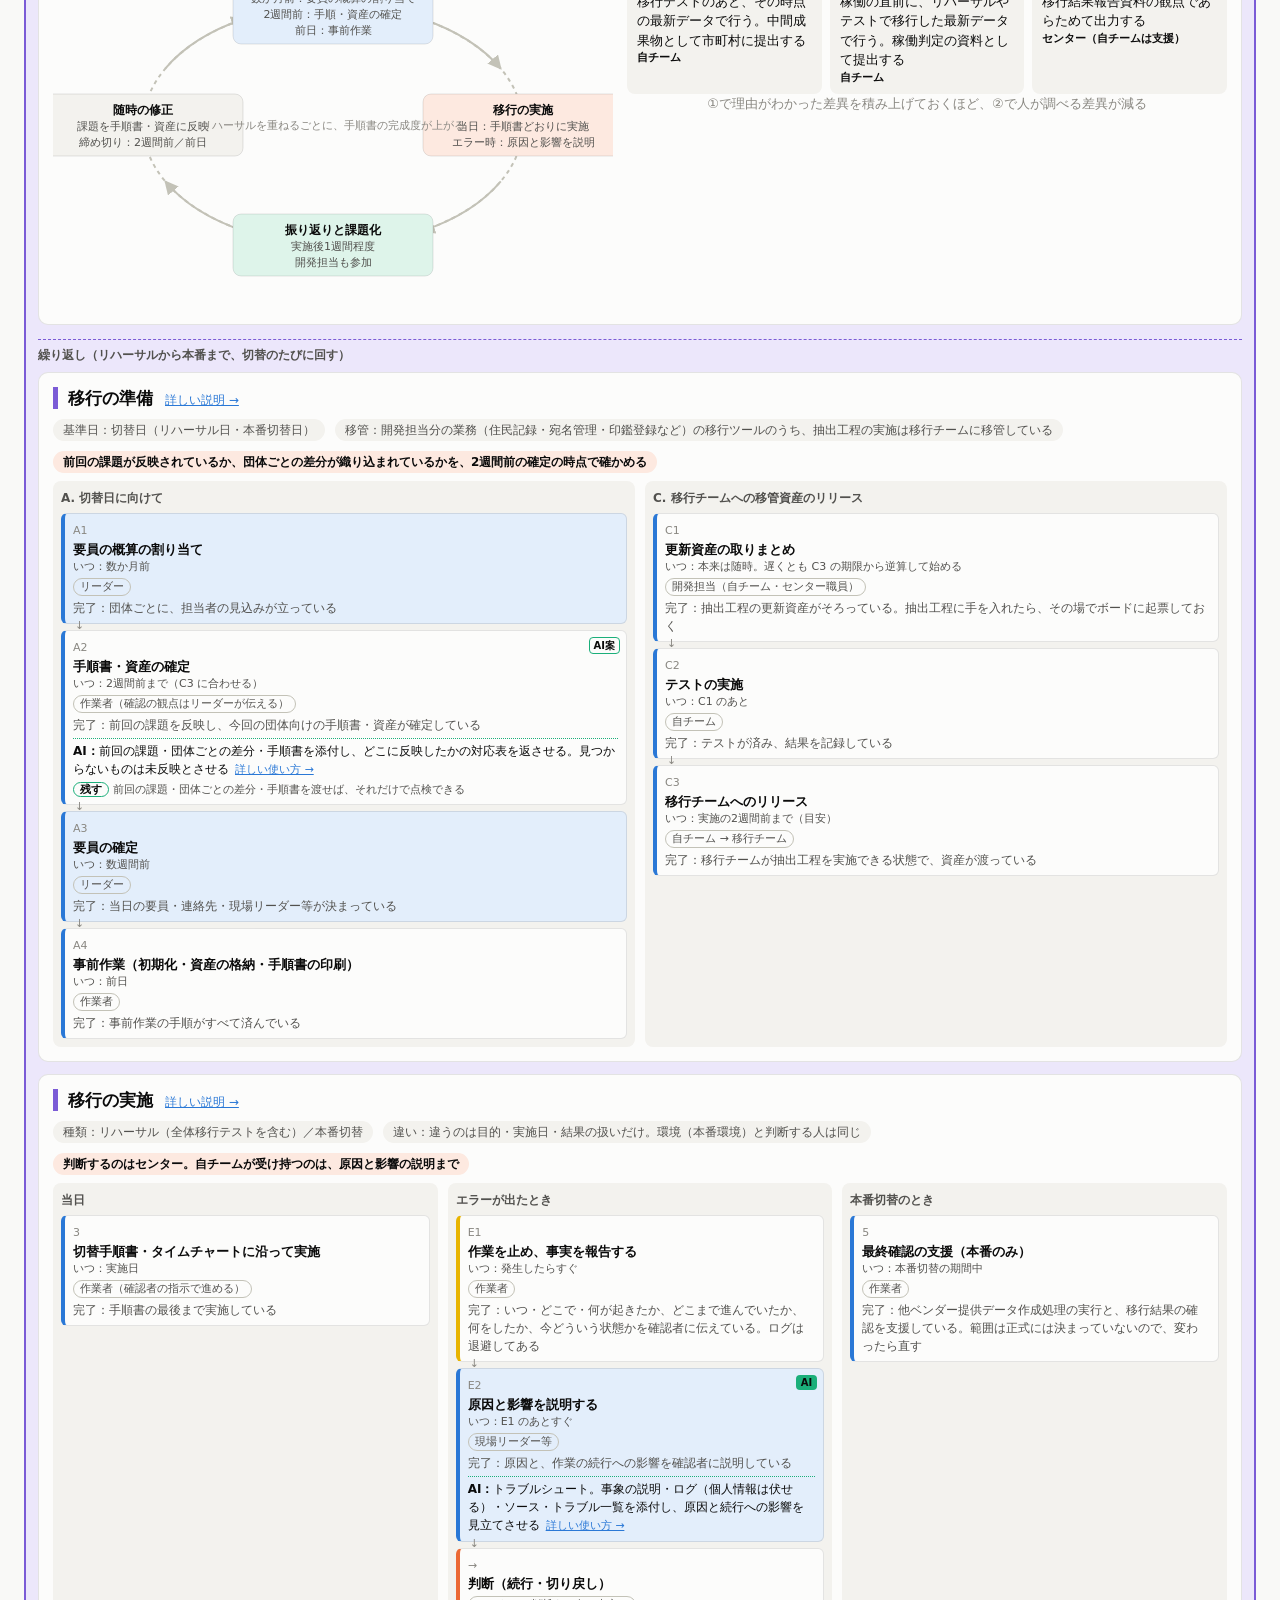
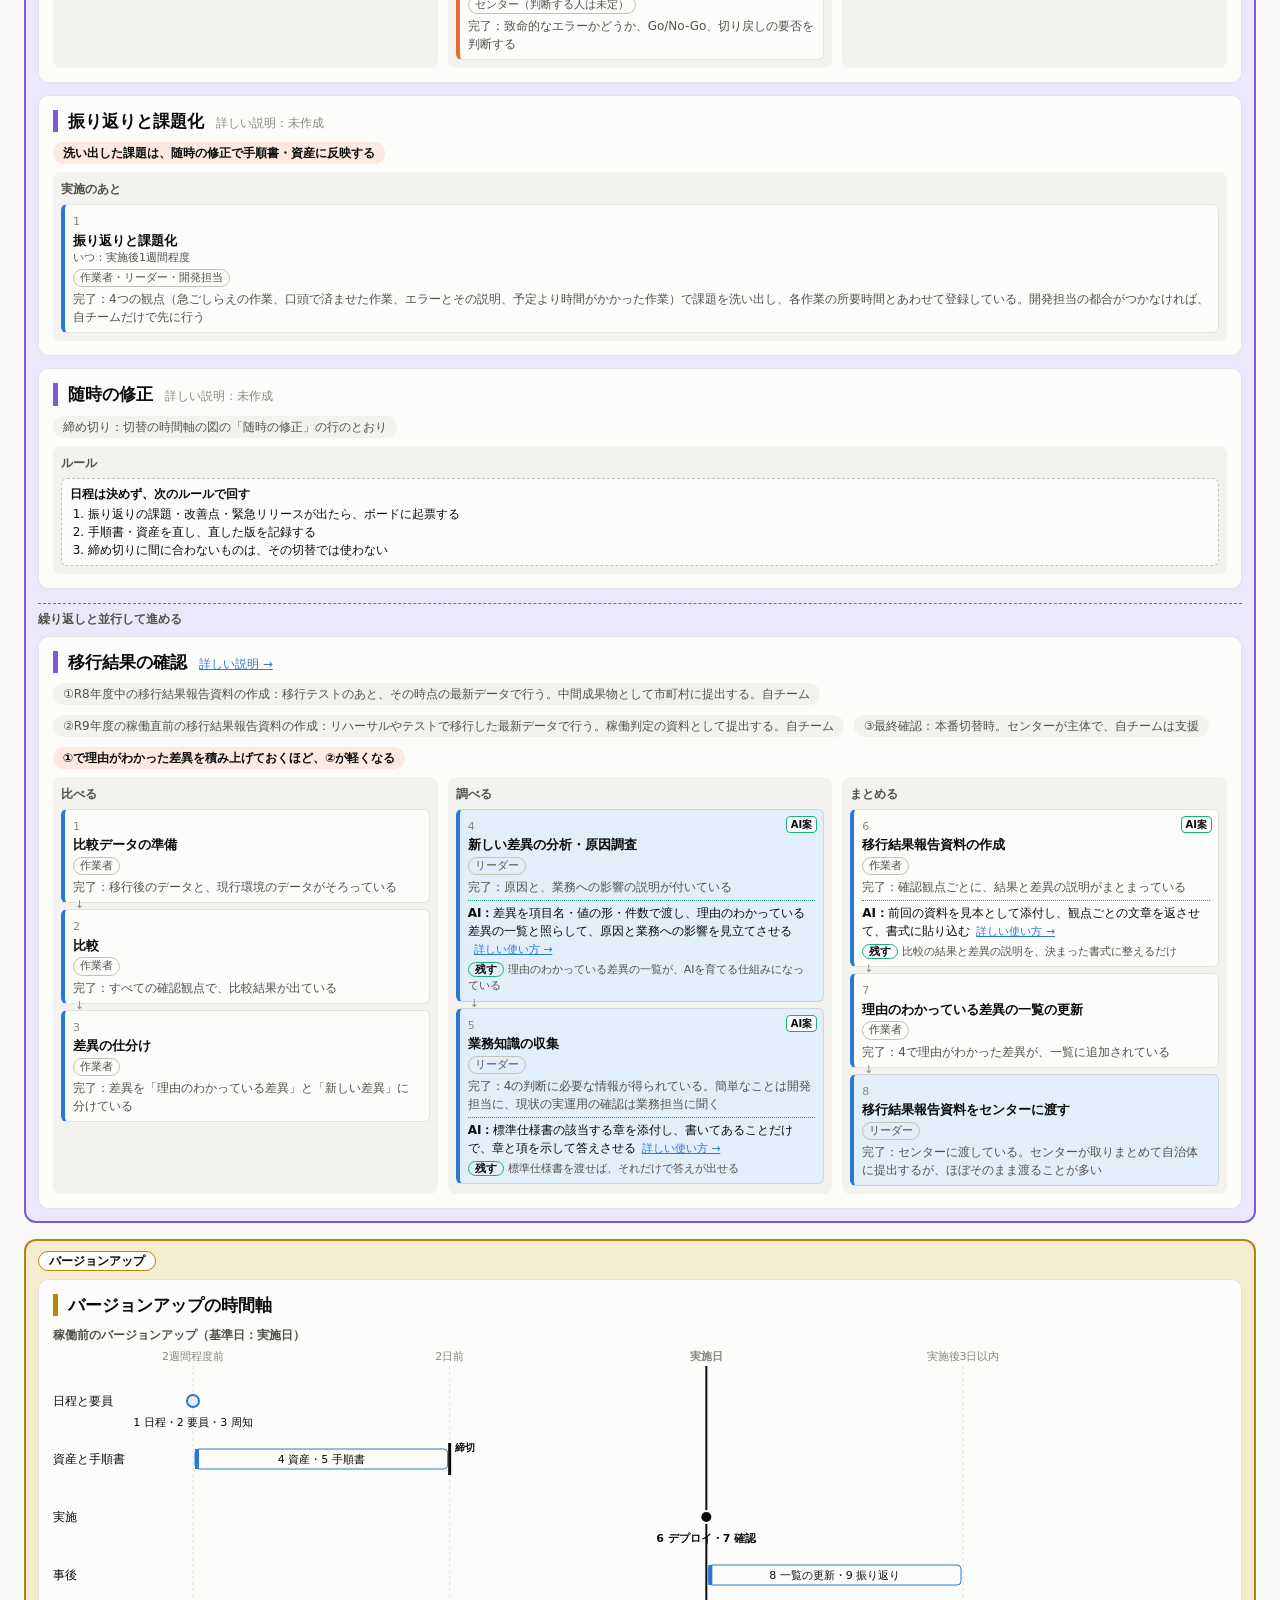
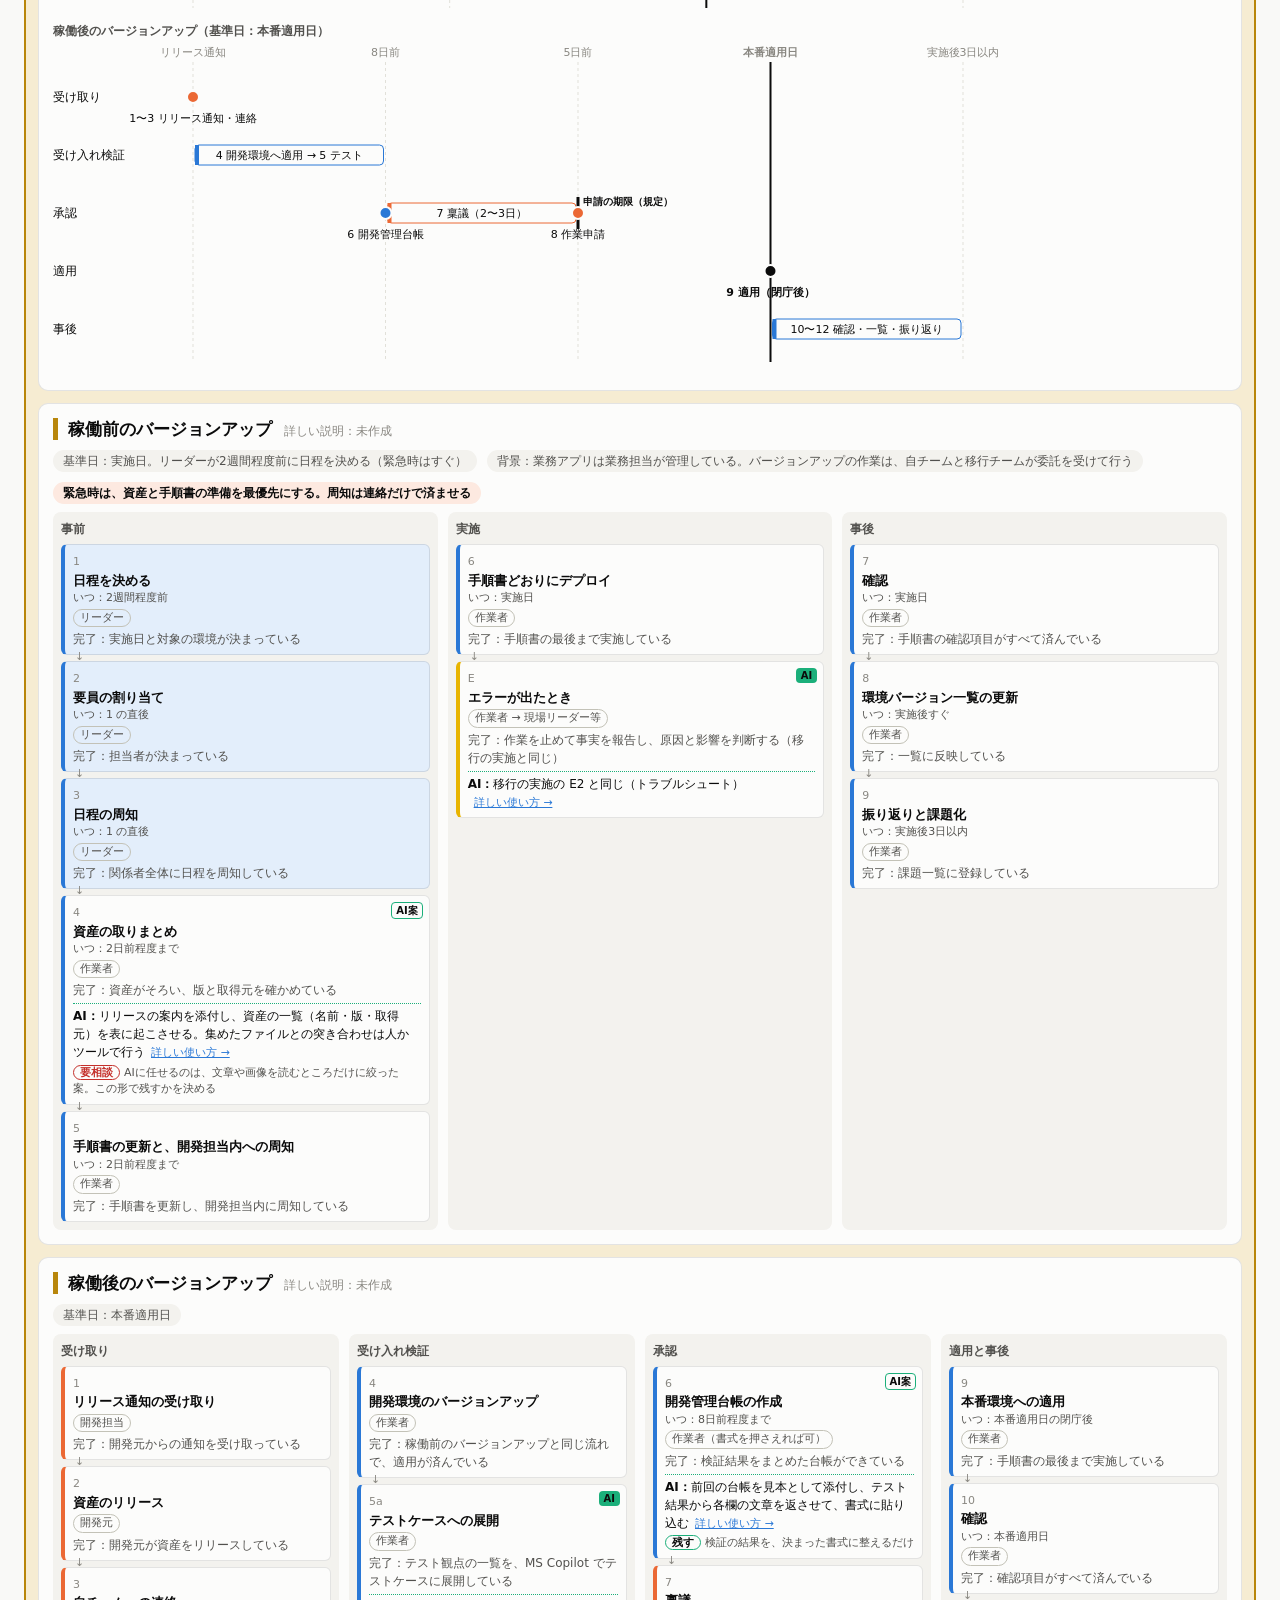
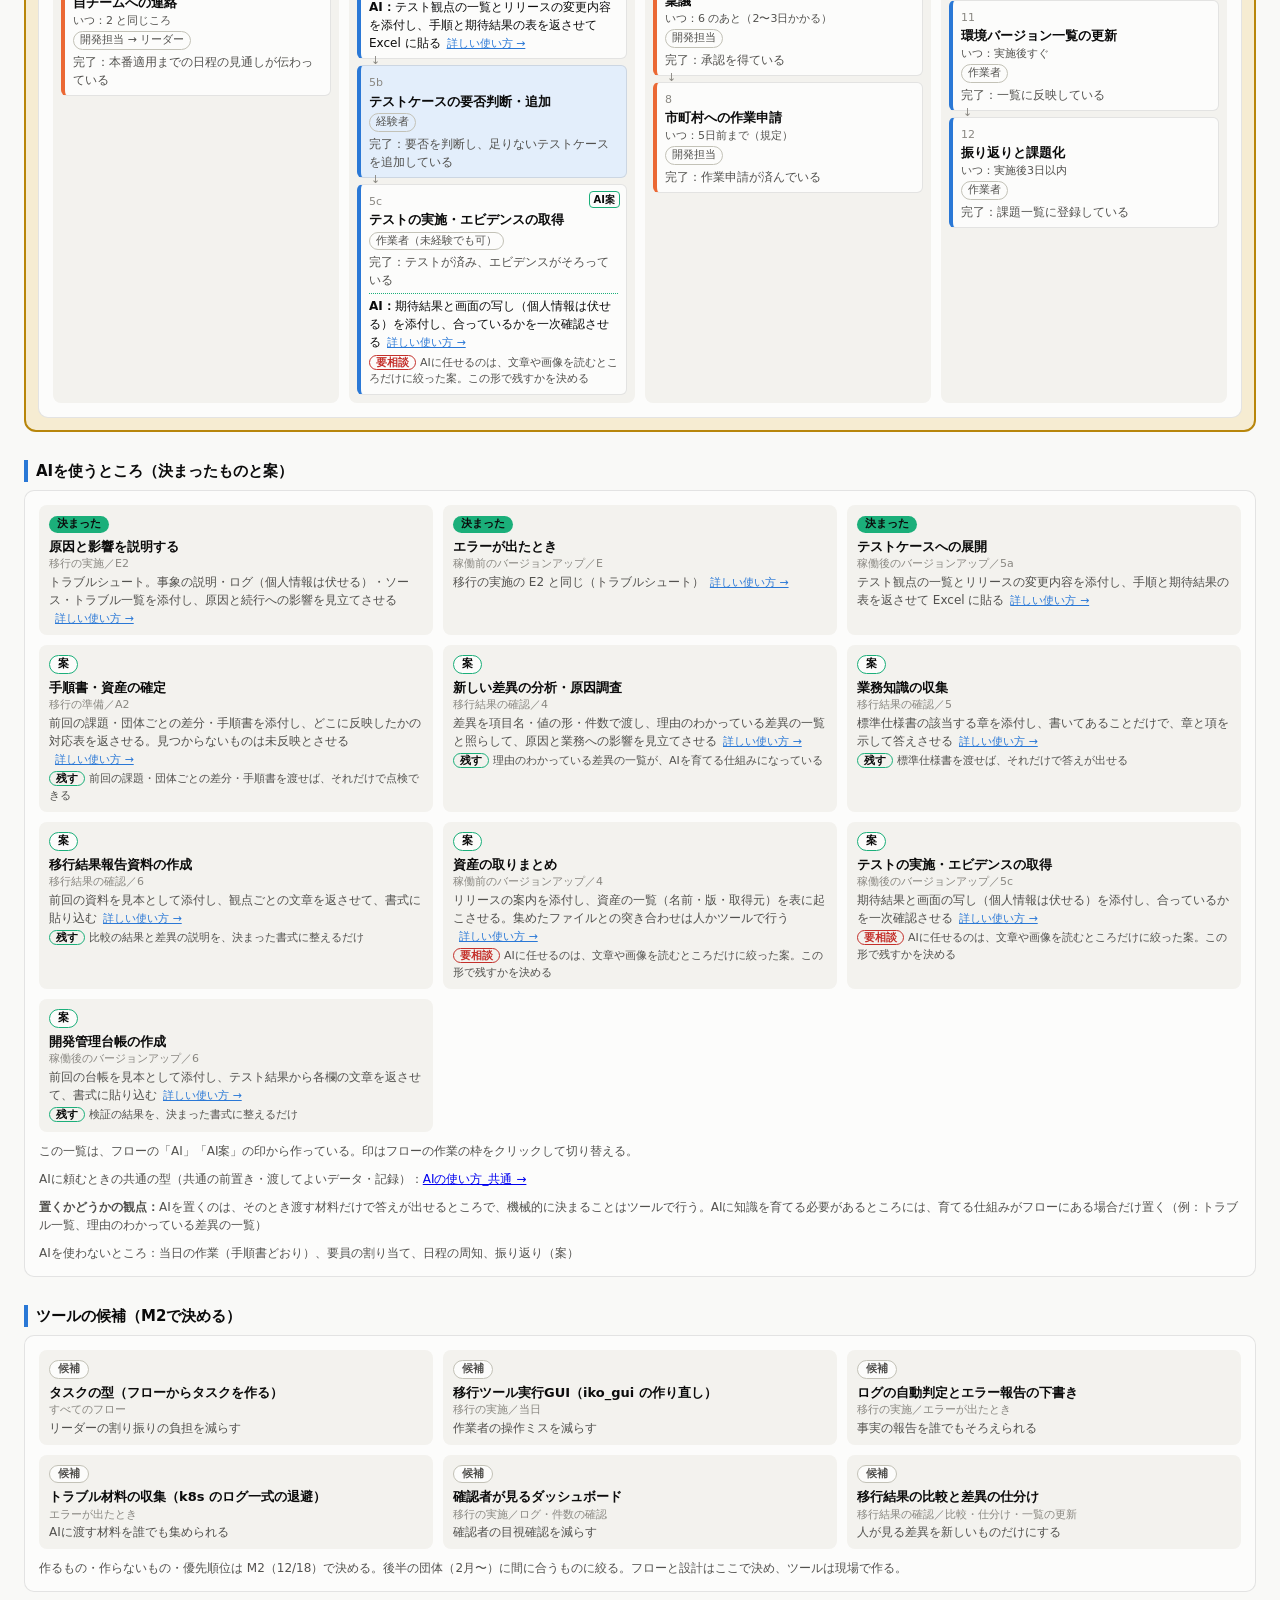
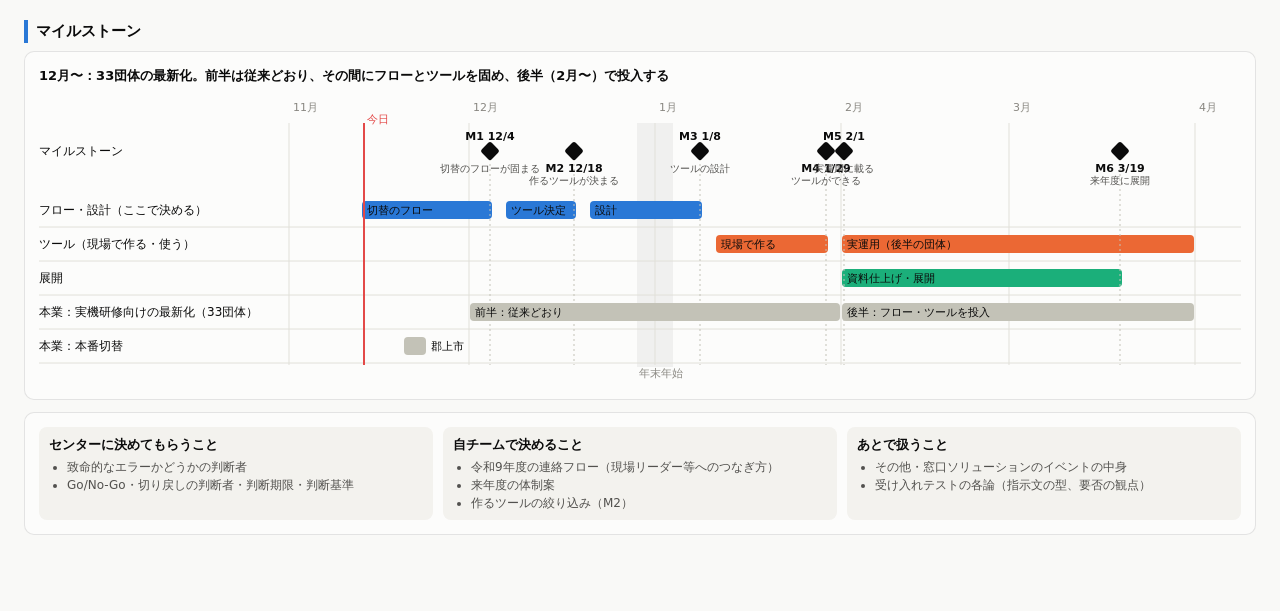
==== commit 9006235e: "全体まとめ：切替とバージョンアップの枠の先頭に、時間軸の図（ガント）を置く - 切替：基準日（切替日）から、準備・実施・振り返り・次の切替に向けた直しまでを1枚に並べる - バージョンアップ：稼働前（" ====
--- a/全体まとめ.html
+++ b/全体まとめ.html
@@ -95,6 +95,7 @@
   .group + .group { margin-top: 16px; }
   .group-h { display: inline-block; font-size: 12px; font-weight: 700; background: var(--surface); border: 1px solid var(--g); border-radius: 10px; padding: 0 10px; margin: 0 0 8px; }
   .cycle-h { margin: 14px 0 8px; padding-top: 6px; border-top: 1px dashed var(--g); font-size: 12px; font-weight: 700; color: var(--ink-2); }
+  .gantt-sub { font-size: 12px; font-weight: 700; color: var(--ink-2); margin: 4px 0 2px; }
   .group .fig > .fig-title { font-size: 17px; line-height: 1.3; padding-left: 10px; border-left: 5px solid var(--g); }
   .frame-note { margin-top: 10px; display: flex; gap: 16px; flex-wrap: wrap; color: var(--ink-2); font-size: 12px; }
 
@@ -237,20 +238,47 @@
     "手順書・資産の直しはイベントにせず、「随時の修正」のルールで回す"
   ];
 
+  // 区分ごとの時間軸（枠の先頭に置く）。base：基準日の列。c：leader・outer・run・dash は作業の枠と同じ意味
+  var GANTT = {
+    "切替": [
+      { title: "基準日：切替日（リハーサル日・本番切替日）", base: 4,
+        cols: ["数か月前", "数週間前", "2週間前", "前日", "実施日", "実施後1週間", "次の切替へ"],
+        rows: [
+          { label: "移行の準備", items: [
+            { at: 0, t: "A1 要員の割り当て", c: "leader" }, { at: 1, t: "A3 要員の確定", c: "leader" }, { at: 2, t: "A2 手順書・資産の確定" }, { at: 3, t: "A4 事前作業" }] },
+          { label: "移管資産", items: [
+            { from: 0, to: 1.4, t: "C1 取りまとめ（本来は随時）", c: "dash" }, { from: 1.4, to: 2, t: "C2 テスト" }, { at: 2, t: "C3 リリース" },
+            { from: 2, to: 4, t: "移行チームが一度通して実行", c: "outer" }] },
+          { label: "移行の実施", items: [{ at: 4, t: "実施（本番は最終確認の支援も）", c: "run" }] },
+          { label: "振り返りと課題化", items: [{ from: 4, to: 5, t: "振り返り・課題化" }] },
+          { label: "随時の修正", items: [{ from: 0, to: 2, t: "移行チームに渡す資産", end: "締切" }, { from: 5, to: 6, t: "次の切替に向けて直す", c: "dash" }] },
+          { label: "", items: [{ from: 0, to: 3, t: "自チーム内の修正（手順書など）", end: "締切" }] }
+        ] }
+    ],
+    "バージョンアップ": [
+      { title: "稼働前のバージョンアップ（基準日：実施日）", base: 2,
+        cols: ["2週間程度前", "2日前", "実施日", "実施後3日以内"],
+        rows: [
+          { label: "日程と要員", items: [{ at: 0, t: "1 日程・2 要員・3 周知", c: "leader" }] },
+          { label: "資産と手順書", items: [{ from: 0, to: 1, t: "4 資産・5 手順書", end: "締切" }] },
+          { label: "実施", items: [{ at: 2, t: "6 デプロイ・7 確認", c: "run" }] },
+          { label: "事後", items: [{ from: 2, to: 3, t: "8 一覧の更新・9 振り返り" }] }
+        ] },
+      { title: "稼働後のバージョンアップ（基準日：本番適用日）", base: 3,
+        cols: ["リリース通知", "8日前", "5日前", "本番適用日", "実施後3日以内"],
+        rows: [
+          { label: "受け取り", items: [{ at: 0, t: "1〜3 リリース通知・連絡", c: "outer" }] },
+          { label: "受け入れ検証", items: [{ from: 0, to: 1, t: "4 開発環境へ適用 → 5 テスト" }] },
+          { label: "承認", items: [{ at: 1, t: "6 開発管理台帳" }, { from: 1, to: 2, t: "7 稟議（2〜3日）", c: "outer", end: "申請の期限（規定）" }, { at: 2, t: "8 作業申請", c: "outer" }] },
+          { label: "適用", items: [{ at: 3, t: "9 適用（閉庁後）", c: "run" }] },
+          { label: "事後", items: [{ from: 3, to: 4, t: "10〜12 確認・一覧・振り返り" }] }
+        ] }
+    ]
+  };
+
   var FLOWS = [
     // cycle：切替の流れ（繰り返し）の何番目の段か（並べる順に使う）。parallel：繰り返しと並行して進めるもの。group：FRAME のイベントではないが、その区分の枠に入れるもの
     { id: "prep", name: "移行の準備", cycle: 1, guide: "各論/新人向け/説明_移行の準備.md",
-      timeline: {
-        cols: ["数か月前", "数週間前", "2週間前", "前日", "実施日"],
-        rows: [
-          { label: "A 切替日に向けて", items: [
-            { at: 0, t: "A1 要員の割り当て", c: "leader" }, { at: 1, t: "A3 要員の確定", c: "leader" }, { at: 2, t: "A2 手順書・資産の確定" }, { at: 3, t: "A4 事前作業" }, { at: 4, t: "実施", c: "run" }] },
-          { label: "C 移管資産", items: [
-            { from: 0, to: 1.4, t: "C1 取りまとめ（本来は随時）", c: "dash" }, { from: 1.4, to: 2, t: "C2 テスト" }, { at: 2, t: "C3 リリース" },
-            { from: 2, to: 4, t: "移行チームが一度通して実行", c: "outer" }] },
-          { label: "随時の修正", items: [{ from: 0, to: 2, t: "移行チームに渡す資産", end: "締切" }] },
-          { label: "", items: [{ from: 0, to: 3, t: "自チーム内の修正（手順書など）", end: "締切" }] }
-        ] },
       lead: [["基準日", "切替日（リハーサル日・本番切替日）"], ["移管", "開発担当分の業務（住民記録・宛名管理・印鑑登録など）の移行ツールのうち、抽出工程の実施は移行チームに移管している"], ["key", "前回の課題が反映されているか、団体ごとの差分が織り込まれているかを、2週間前の確定の時点で確かめる"]],
       phases: [
         { name: "A. 切替日に向けて", steps: [
@@ -288,7 +316,7 @@
         ] }
       ] },
     { id: "fix", name: "随時の修正", group: "切替", cycle: 4,
-      lead: [["締め切り", "移行の準備の図の「随時の修正」の行のとおり"]],
+      lead: [["締め切り", "切替の時間軸の図の「随時の修正」の行のとおり"]],
       phases: [
         { name: "ルール", rule: { title: "日程は決めず、次のルールで回す", items: ["振り返りの課題・改善点・緊急リリースが出たら、ボードに起票する", "手順書・資産を直し、直した版を記録する", "締め切りに間に合わないものは、その切替では使わない"] },
           steps: [] }
@@ -332,13 +360,6 @@
         ] }
       ] },
     { id: "vupost", name: "稼働後のバージョンアップ",
-      timeline: {
-        cols: ["リリース通知", "8日前", "5日前", "本番適用日"],
-        rows: [
-          { label: "受け入れ検証", items: [{ from: 0, to: 1, t: "4 開発環境へ適用 → 5 テスト" }] },
-          { label: "承認", items: [{ at: 1, t: "6 開発管理台帳" }, { from: 1, to: 2, t: "7 稟議（2〜3日）", c: "outer", end: "申請の期限（規定）" }, { at: 2, t: "8 作業申請", c: "outer" }] },
-          { label: "適用", items: [{ at: 3, t: "9 適用（閉庁後）", c: "run" }] }
-        ] },
       lead: [["基準日", "本番適用日"]],
       phases: [
         { name: "受け取り", steps: [
@@ -513,7 +534,7 @@
     function X(i) { return LW + 20 + i * cw; }
     var svg = s("svg", { viewBox: "0 0 " + W + " " + H, width: "100%", style: "max-width:" + W + "px;display:block;margin-bottom:10px", role: "img", "aria-label": "基準日からの逆算" });
     T.cols.forEach(function (c, i) {
-      var last = i === n;
+      var last = i === (T.base != null ? T.base : n);  // 基準日の列を太線にする
       s("line", { x1: X(i), x2: X(i), y1: TOP - 6, y2: H - 4, stroke: last ? "var(--ink)" : "var(--grid)", "stroke-width": last ? 2 : 1, "stroke-dasharray": last ? "" : "3 3" }, svg);
       st(c, { x: X(i), y: 14, "text-anchor": "middle", "class": "tick", "font-weight": last ? 700 : 400 }, svg);
     });
@@ -611,14 +632,19 @@
       if (p.rule) kids.push(h("div", { "class": "rule" }, [h("b", { text: p.rule.title }), h("ol", null, p.rule.items.map(function (i) { return h("li", { text: i }); }))]));
       return h("div", { "class": "phase" }, kids);
     }));
-    var tl = f.timeline ? timelineSvg(f.timeline) : null;
     var title = h("div", { "class": "fig-title" }, [f.name, f.guide ? h("a", { href: f.guide, "class": "guide", text: "詳しい説明 →" }) : h("span", { "class": "guide muted", text: "詳しい説明：未作成" })]);
-    return h("div", { "class": "fig", id: "flow-" + f.id }, [title, lead, tl, cols]);
+    return h("div", { "class": "fig", id: "flow-" + f.id }, [title, lead, cols]);
   }
   // イベントの区分（FRAME）ごとに、区分の色の枠でくくる
   function fill(box, kids) { while (box.firstChild) box.removeChild(box.firstChild); kids.forEach(function (k) { if (k) box.appendChild(k); }); }
   var flowsBox = h("div");
   // 区分の枠に入れるフロー：FRAME のイベントか、group でその区分を指定したもの
+  // 区分の時間軸の図（GANTT）。基準日が違うものは、1つの図の中に段を分けて並べる
+  function ganttFig(g) {
+    var kids = [h("div", { "class": "fig-title", text: g.name + "の時間軸" })];
+    GANTT[g.name].forEach(function (T) { kids.push(h("div", { "class": "gantt-sub", text: T.title }), timelineSvg(T)); });
+    return h("div", { "class": "fig", id: "gantt-" + g.g }, kids);
+  }
   function flowsOf(g) {
     return FLOWS.filter(function (f) { return f.group === g.name || g.events.some(function (e) { return e.id === f.id; }); });
   }
@@ -633,6 +659,7 @@
         kids = [loopFig, h("div", { "class": "cycle-h", text: "繰り返し（リハーサルから本番まで、切替のたびに回す）" })].concat(cyc.map(flowFig))
           .concat(par.length ? [h("div", { "class": "cycle-h", text: "繰り返しと並行して進める" })].concat(par.map(flowFig)) : []);
       } else kids = list.map(flowFig);
+      if (GANTT[g.name]) kids.unshift(ganttFig(g));
       return kids.length ? h("div", { "class": "group " + g.g }, [h("div", { "class": "group-h", text: g.name })].concat(kids)) : null;
     })));
     try { window.scrollTo(0, y); } catch (e) {}
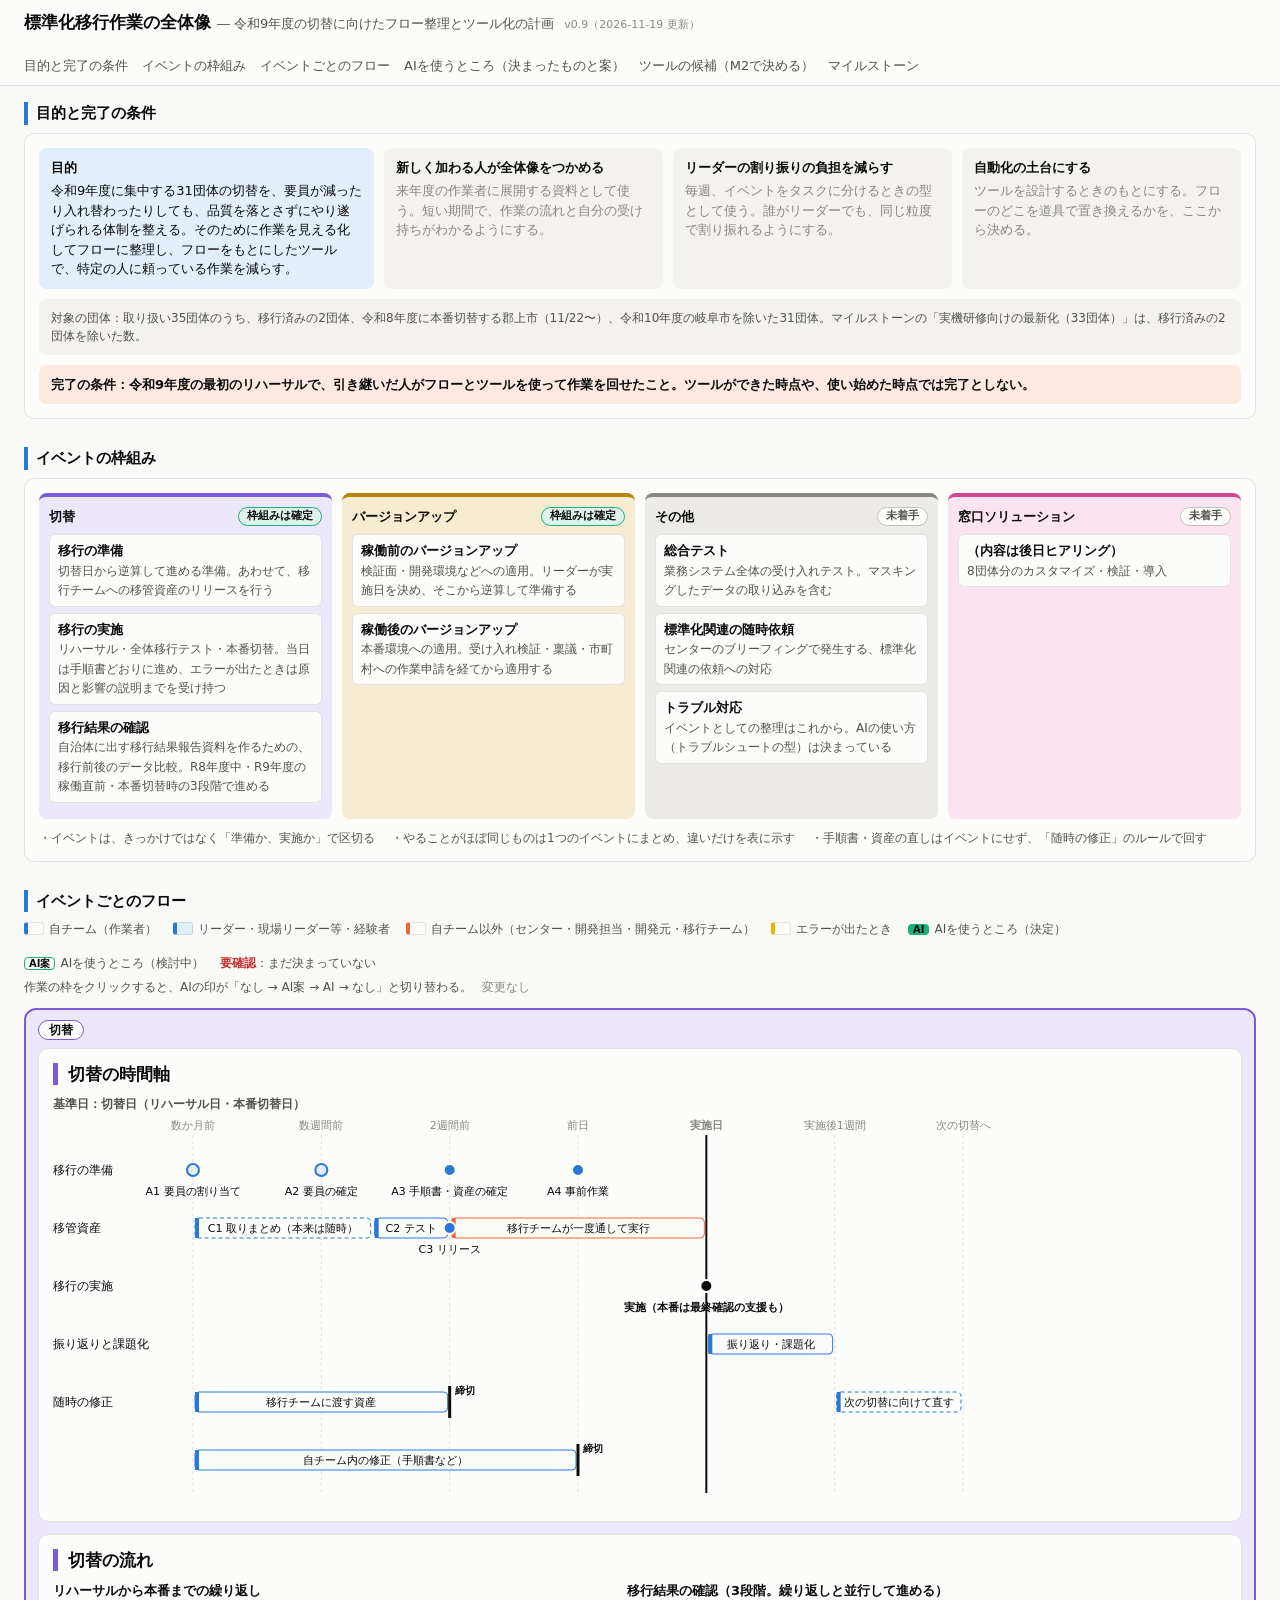
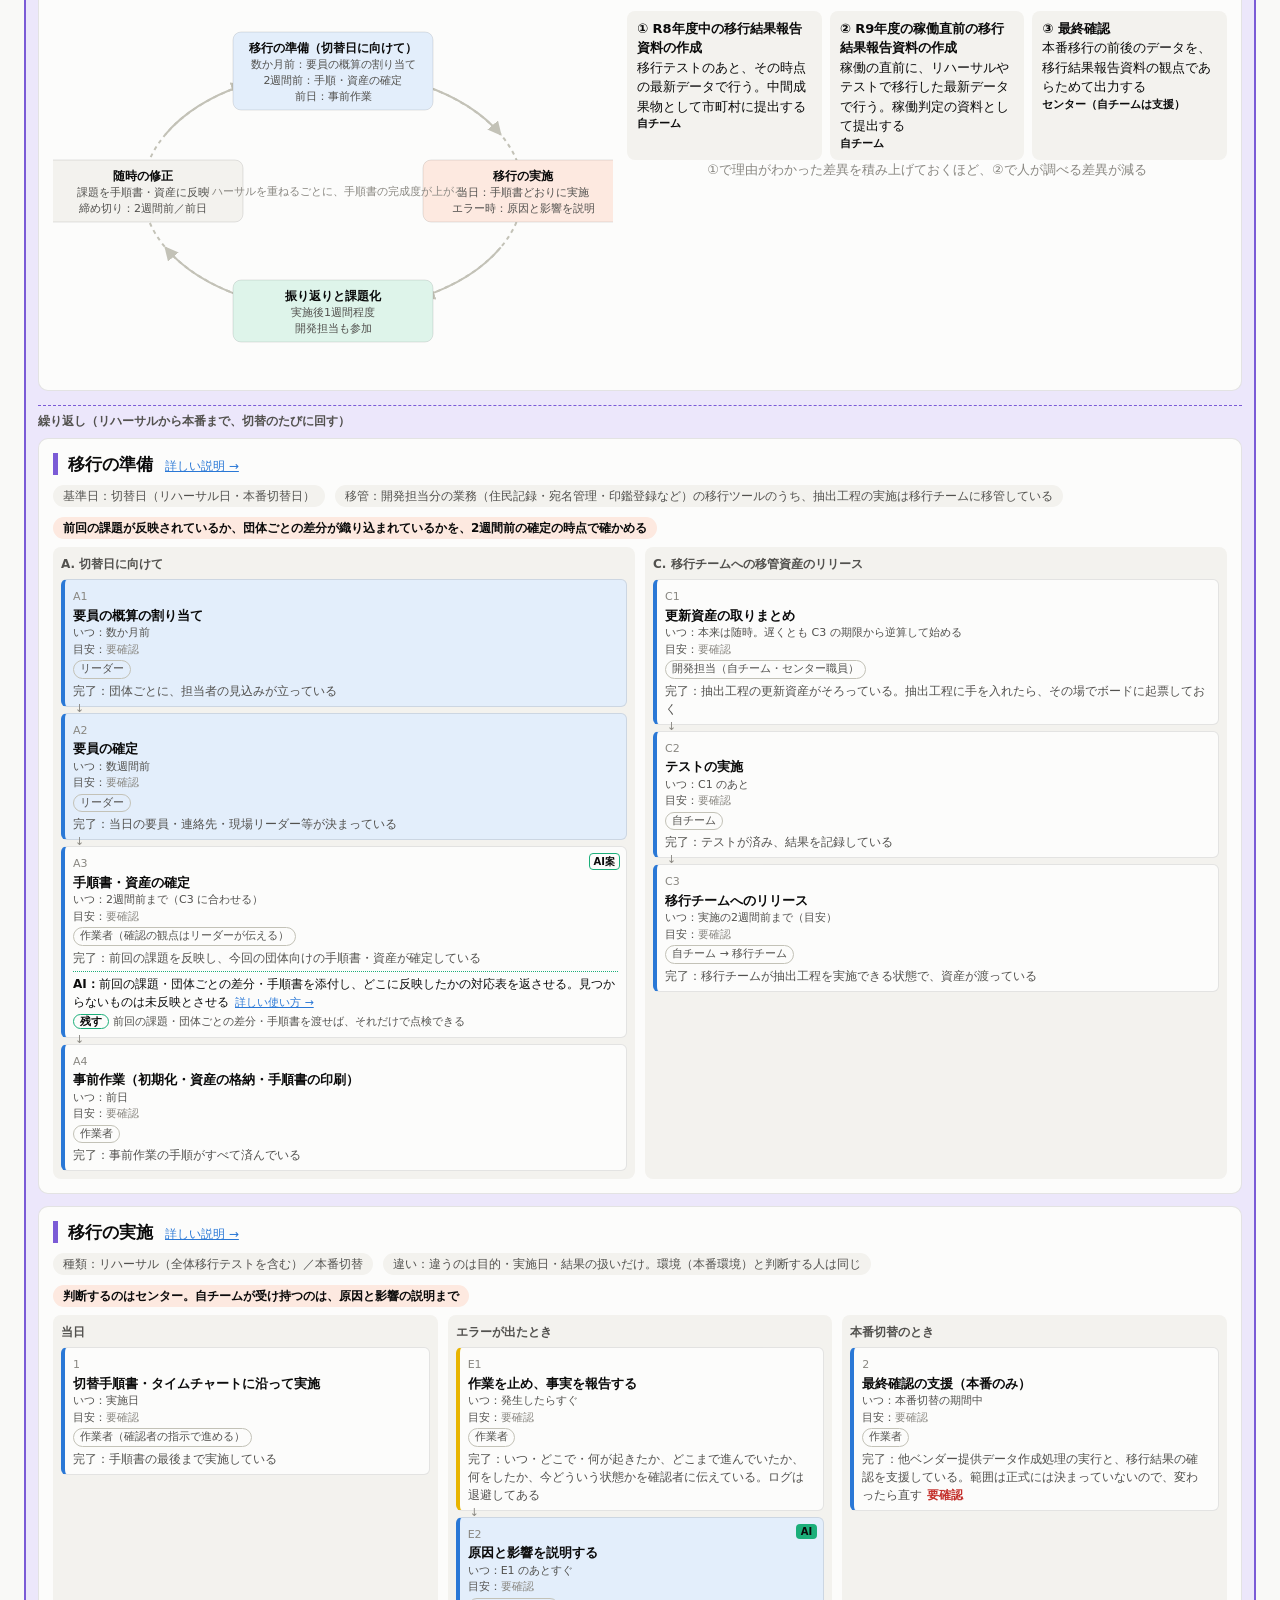
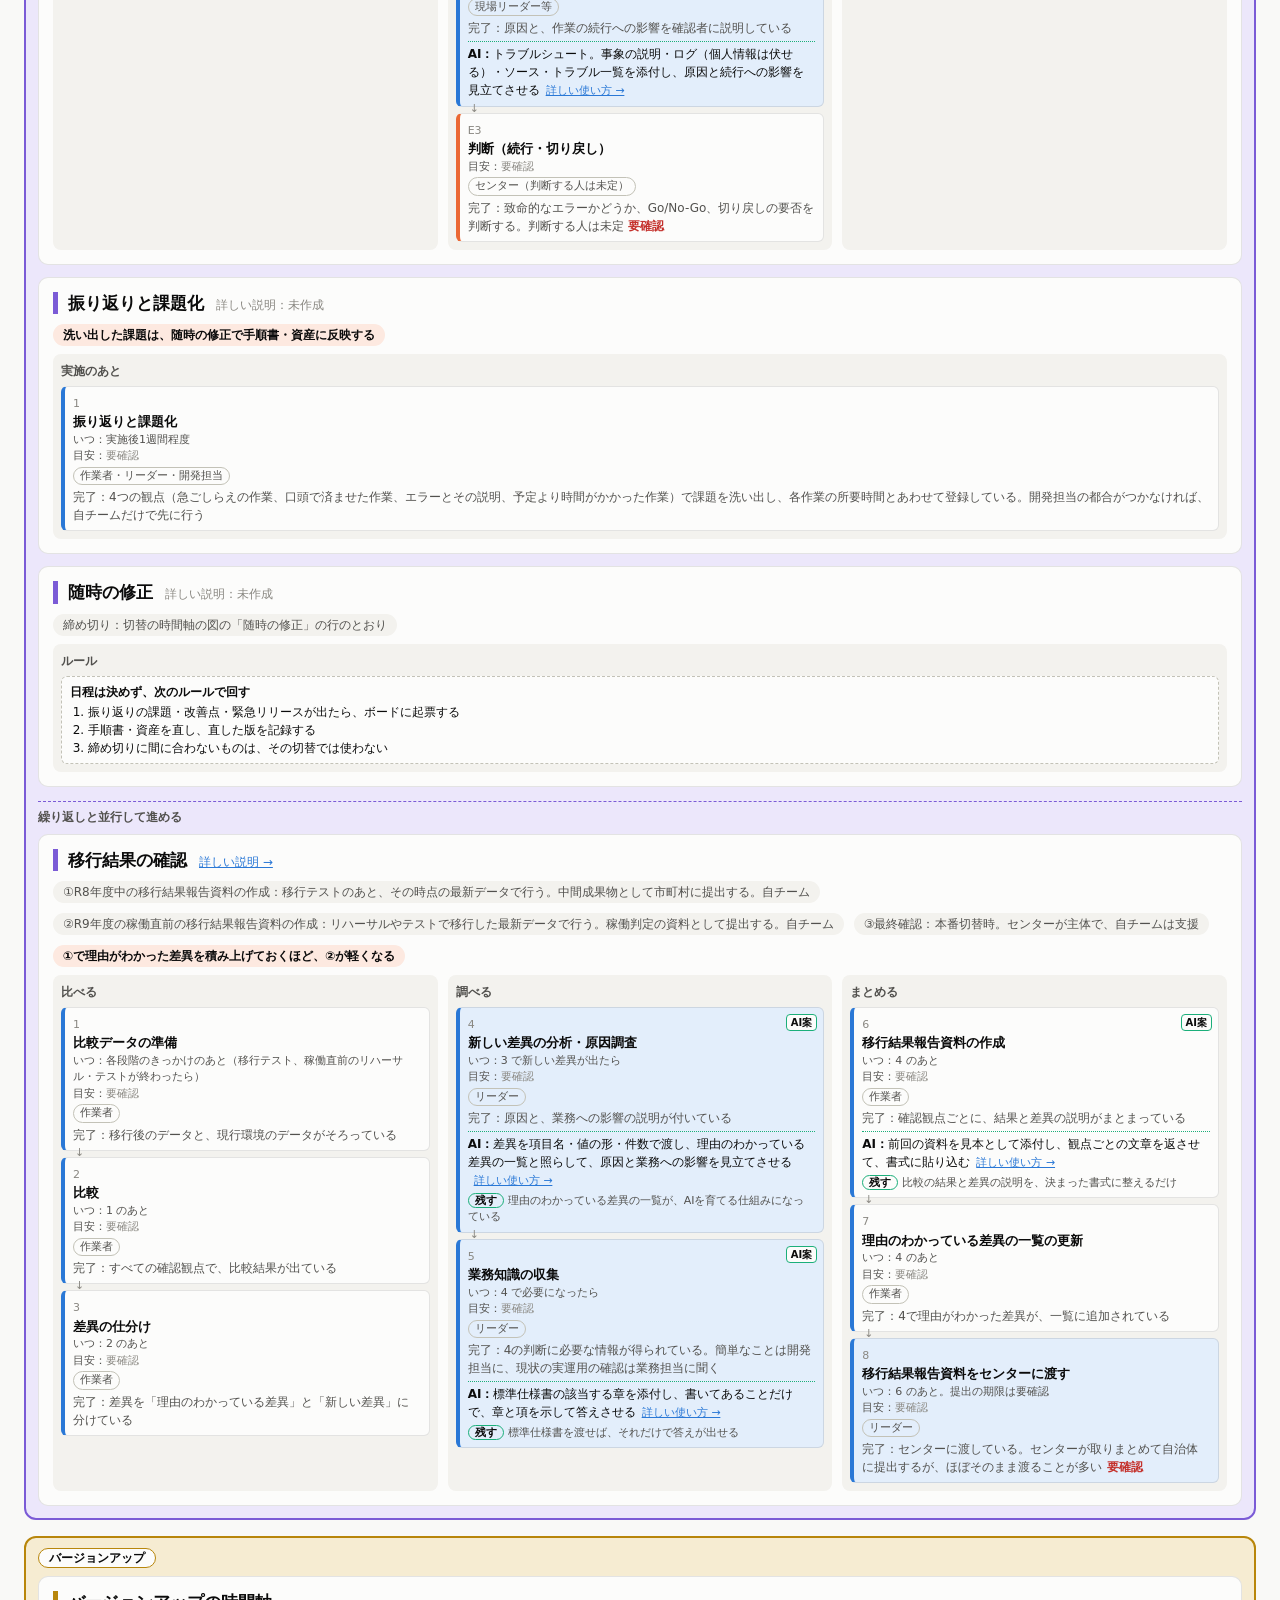
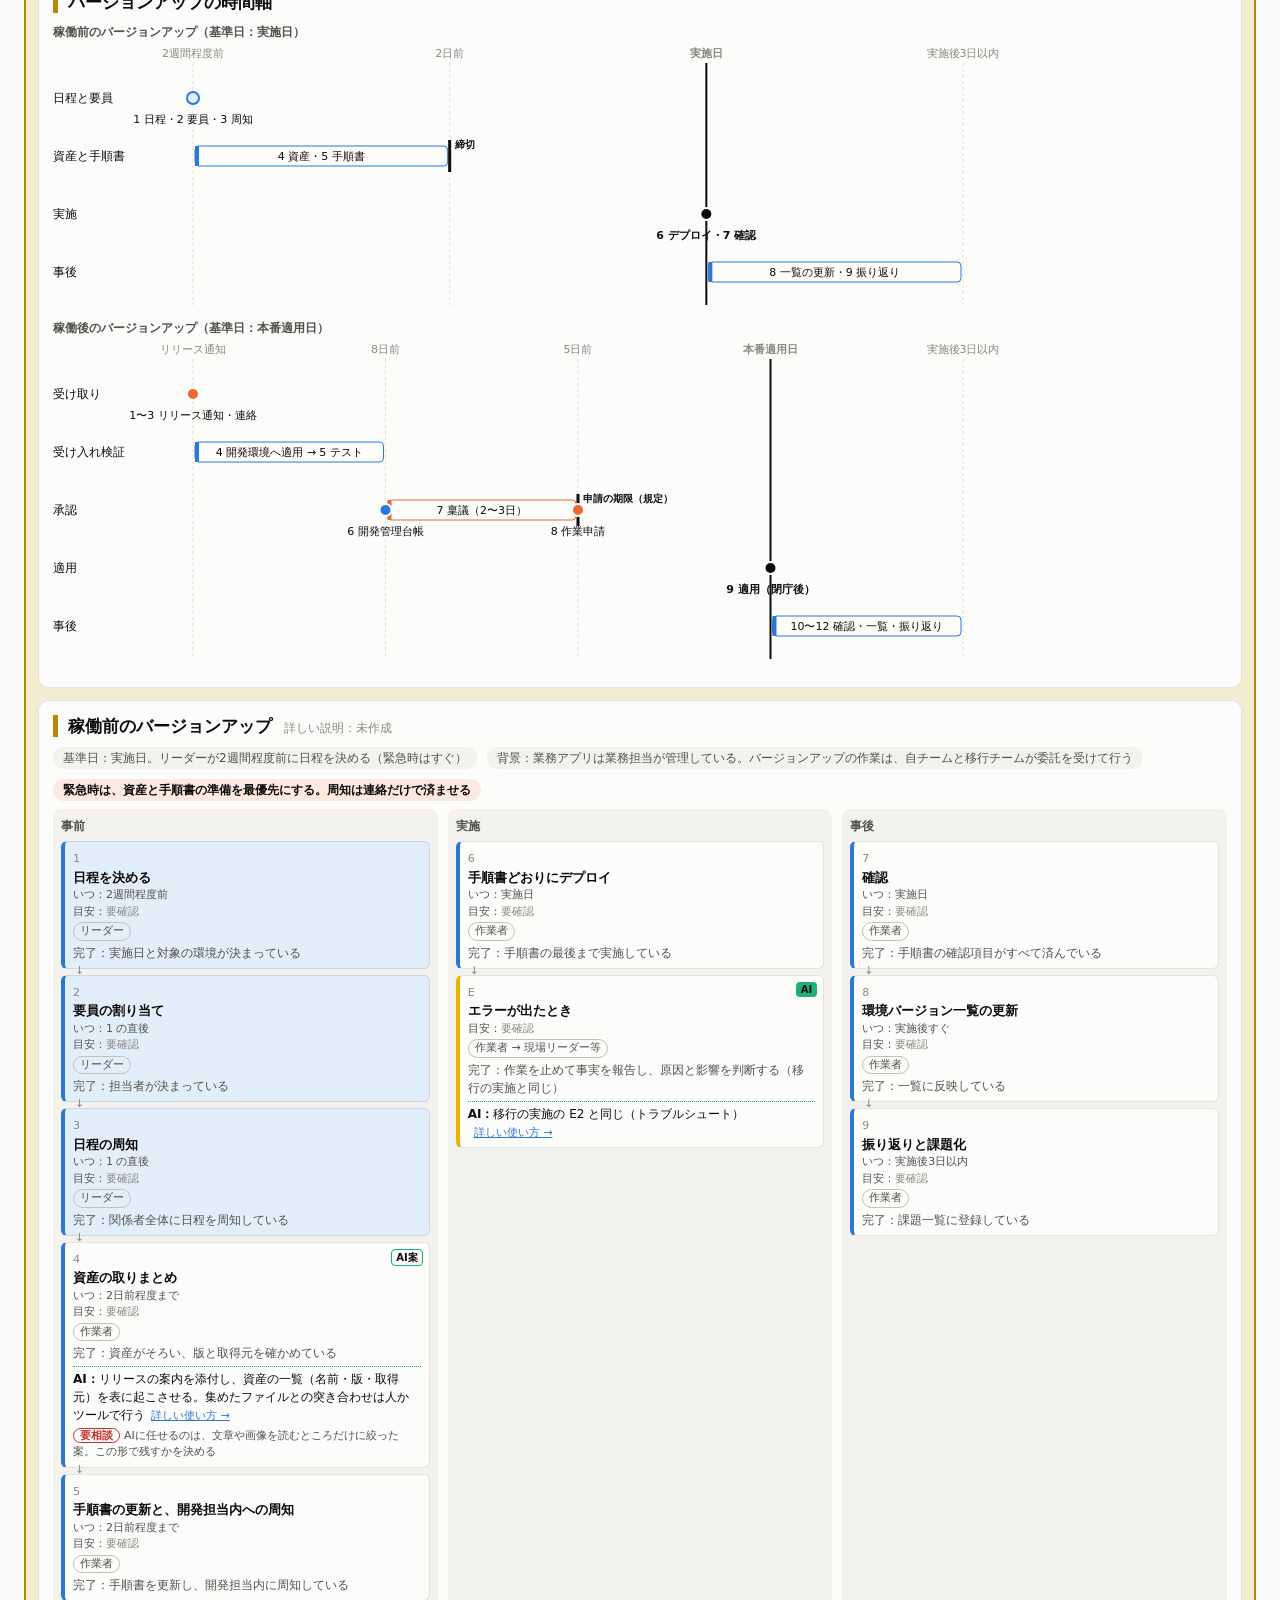
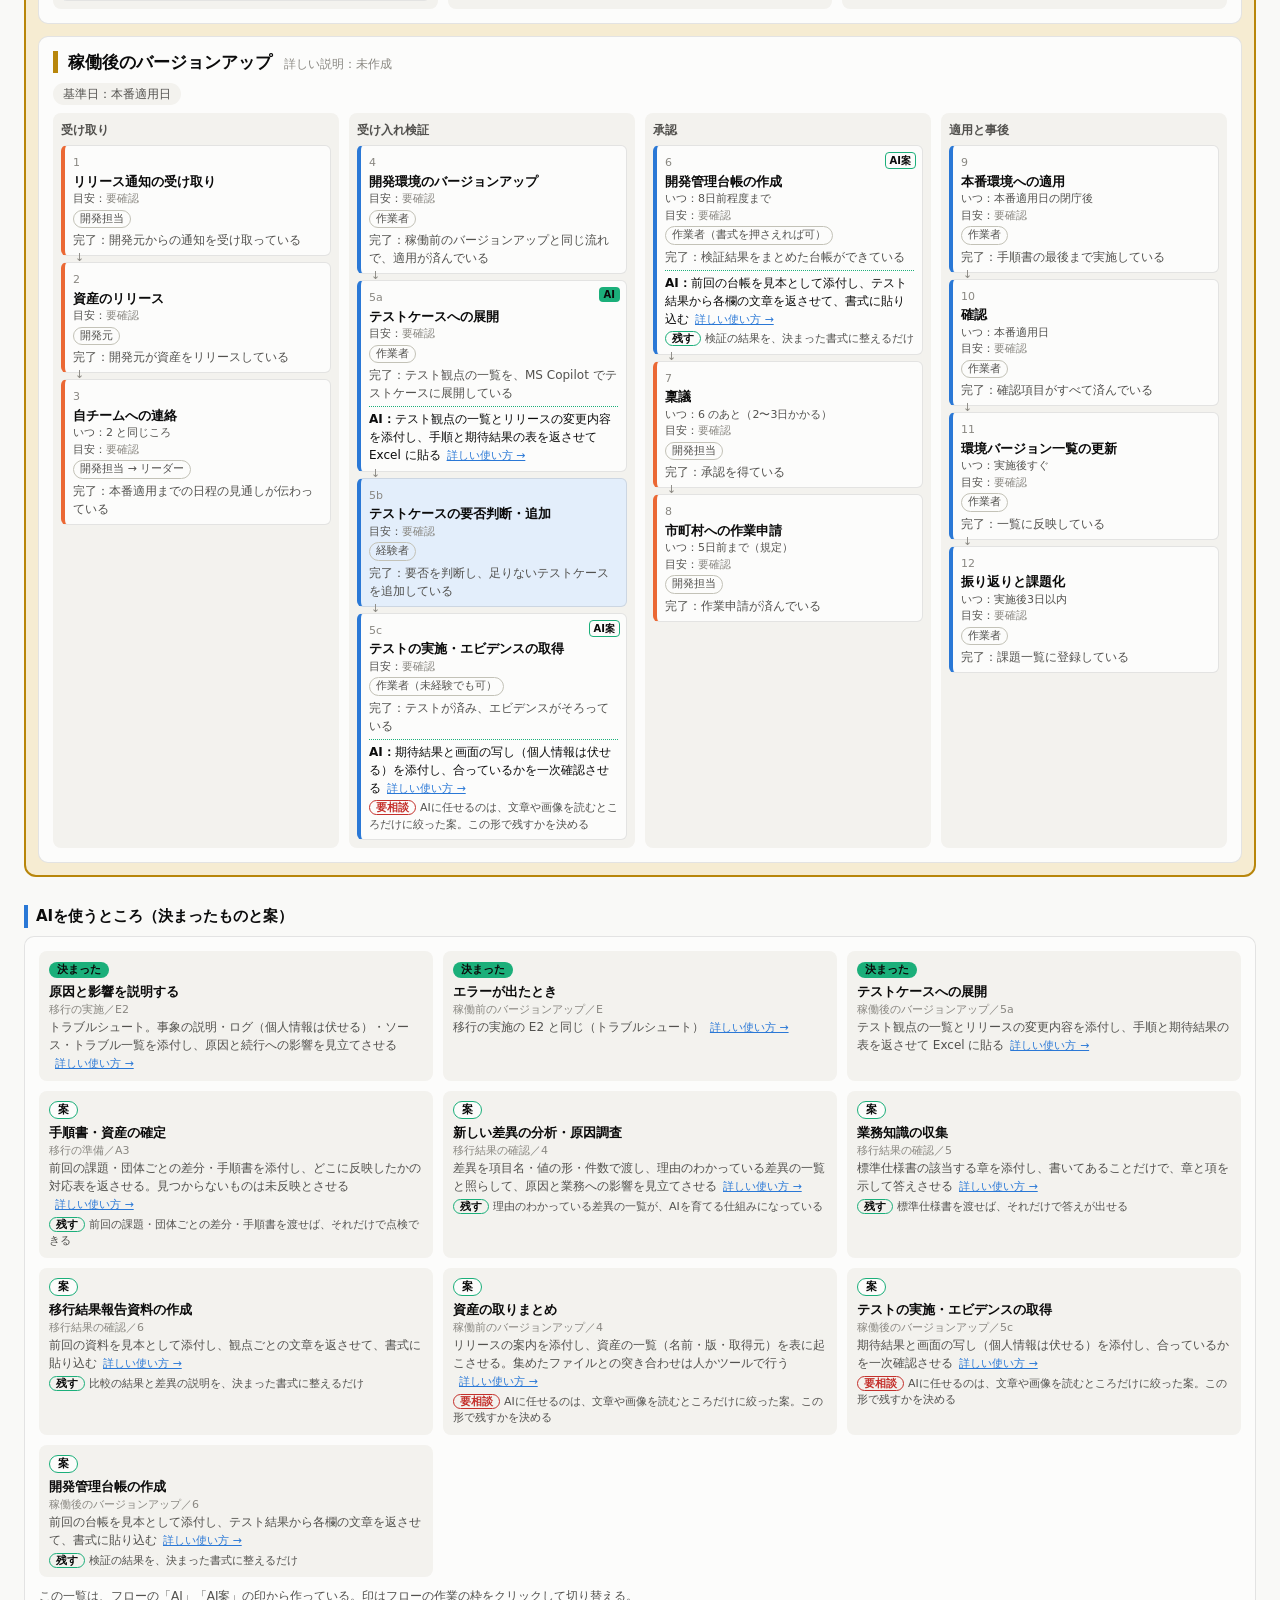
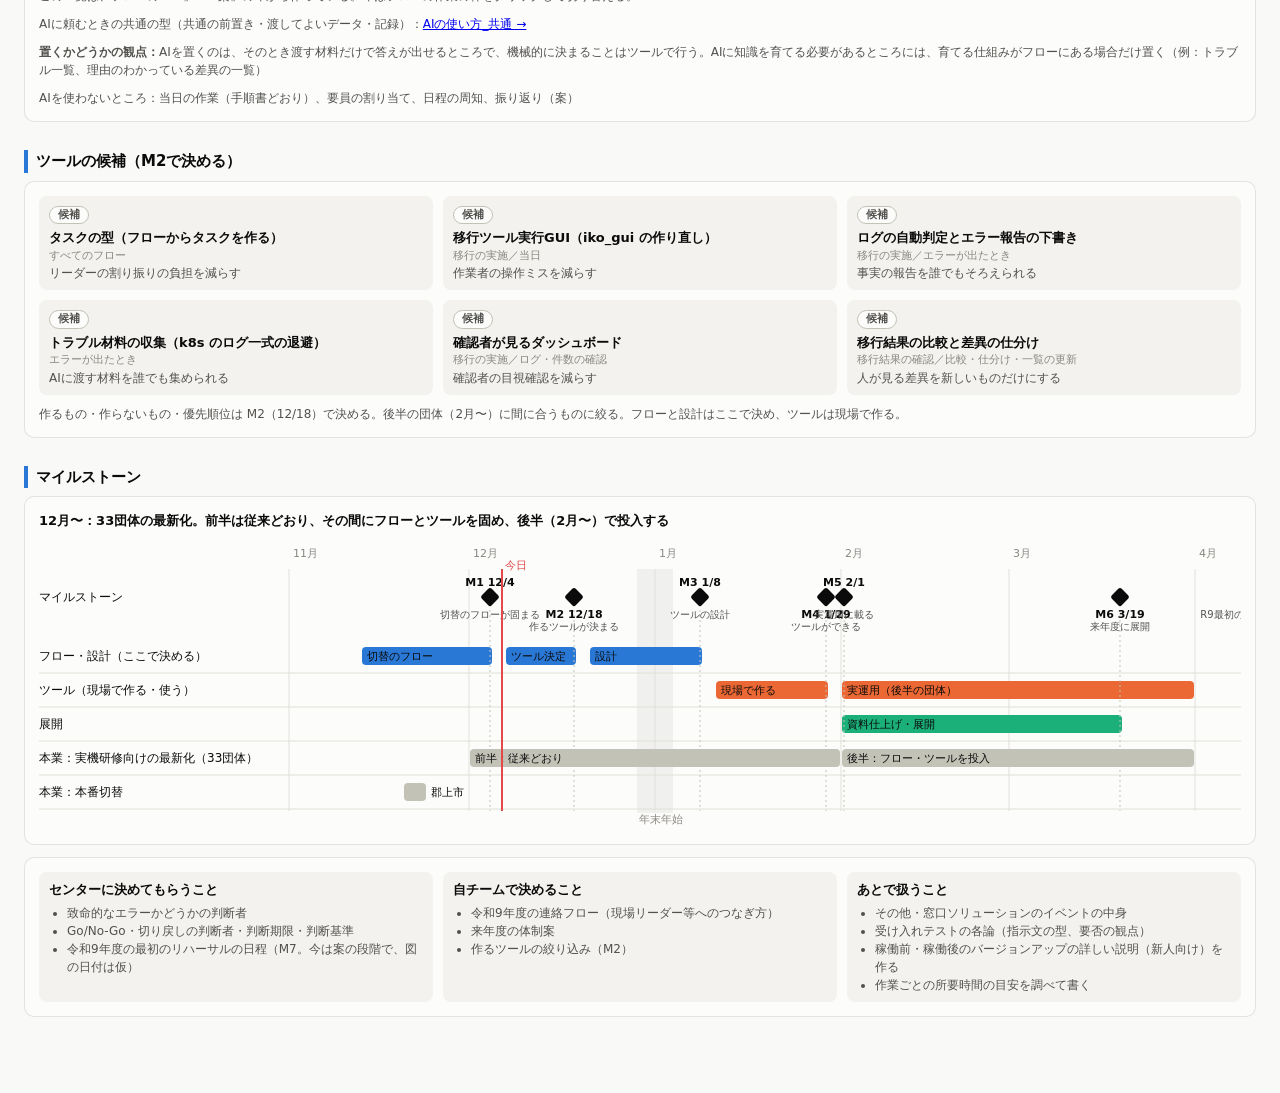
==== commit 108c083d: "全体まとめ v0.9：統括の評価のうち、データの直し（1〜6・9・10）を反映する - 目的の団体数を31団体に直し、35・33団体との関係を書く - 「今日」の線を開いた日から引く。版と最終更新日を" ====
--- a/全体まとめ.html
+++ b/全体まとめ.html
@@ -73,6 +73,8 @@
   .goal .main { background: var(--s1-soft); }
   .goal b { display: block; margin-bottom: 4px; }
   .goal .end { grid-column: 1 / -1; background: var(--s2-soft); font-weight: 600; }
+  .goal .scope { grid-column: 1 / -1; color: var(--ink-2); font-size: 12px; }
+  header h1 .meta { font-size: 11px; font-weight: 400; color: var(--muted); margin-left: 10px; }
 
   /* 2. 枠組み */
   .frame { display: grid; grid-template-columns: repeat(4, 1fr); gap: 10px; }
@@ -202,13 +204,16 @@
   // ai: AIを使うところ（fixed=決定、cand=案）  aiWhat: AIに何をさせるか  aiGuide: 別の作業の使い方を使うときの飛び先（例：run-E2）  aiReview: 案の見立て（keep=残す、ask=要相談）  todo: 要確認
   // =====================================================================
 
+  var META = { version: "v0.9", updated: "2026-11-19" };  // 直したら版と日付を上げる
+
   var GOAL = {
-    main: "令和9年度に集中する34団体の切替を、要員が減ったり入れ替わったりしても、品質を落とさずにやり遂げられる体制を整える。そのために作業を見える化してフローに整理し、フローをもとにしたツールで、特定の人に頼っている作業を減らす。",
+    main: "令和9年度に集中する31団体の切替を、要員が減ったり入れ替わったりしても、品質を落とさずにやり遂げられる体制を整える。そのために作業を見える化してフローに整理し、フローをもとにしたツールで、特定の人に頼っている作業を減らす。",
     uses: [
       ["新しく加わる人が全体像をつかめる", "来年度の作業者に展開する資料として使う。短い期間で、作業の流れと自分の受け持ちがわかるようにする。"],
       ["リーダーの割り振りの負担を減らす", "毎週、イベントをタスクに分けるときの型として使う。誰がリーダーでも、同じ粒度で割り振れるようにする。"],
       ["自動化の土台にする", "ツールを設計するときのもとにする。フローのどこを道具で置き換えるかを、ここから決める。"]
     ],
+    scope: "対象の団体：取り扱い35団体のうち、移行済みの2団体、令和8年度に本番切替する郡上市（11/22〜）、令和10年度の岐阜市を除いた31団体。マイルストーンの「実機研修向けの最新化（33団体）」は、移行済みの2団体を除いた数。",
     end: "完了の条件：令和9年度の最初のリハーサルで、引き継いだ人がフローとツールを使って作業を回せたこと。ツールができた時点や、使い始めた時点では完了としない。"
   };
 
@@ -245,7 +250,7 @@
         cols: ["数か月前", "数週間前", "2週間前", "前日", "実施日", "実施後1週間", "次の切替へ"],
         rows: [
           { label: "移行の準備", items: [
-            { at: 0, t: "A1 要員の割り当て", c: "leader" }, { at: 1, t: "A3 要員の確定", c: "leader" }, { at: 2, t: "A2 手順書・資産の確定" }, { at: 3, t: "A4 事前作業" }] },
+            { at: 0, t: "A1 要員の割り当て", c: "leader" }, { at: 1, t: "A2 要員の確定", c: "leader" }, { at: 2, t: "A3 手順書・資産の確定" }, { at: 3, t: "A4 事前作業" }] },
           { label: "移管資産", items: [
             { from: 0, to: 1.4, t: "C1 取りまとめ（本来は随時）", c: "dash" }, { from: 1.4, to: 2, t: "C2 テスト" }, { at: 2, t: "C3 リリース" },
             { from: 2, to: 4, t: "移行チームが一度通して実行", c: "outer" }] },
@@ -283,8 +288,8 @@
       phases: [
         { name: "A. 切替日に向けて", steps: [
           { no: "A1", t: "要員の概算の割り当て", when: "数か月前", who: "リーダー", c: "leader", done: "団体ごとに、担当者の見込みが立っている" },
-          { no: "A2", t: "手順書・資産の確定", when: "2週間前まで（C3 に合わせる）", who: "作業者（確認の観点はリーダーが伝える）", c: "own", done: "前回の課題を反映し、今回の団体向けの手順書・資産が確定している", ai: "cand", aiWhat: "前回の課題・団体ごとの差分・手順書を添付し、どこに反映したかの対応表を返させる。見つからないものは未反映とさせる", aiReview: { v: "keep", why: "前回の課題・団体ごとの差分・手順書を渡せば、それだけで点検できる" } },
-          { no: "A3", t: "要員の確定", when: "数週間前", who: "リーダー", c: "leader", done: "当日の要員・連絡先・現場リーダー等が決まっている" },
+          { no: "A2", t: "要員の確定", when: "数週間前", who: "リーダー", c: "leader", done: "当日の要員・連絡先・現場リーダー等が決まっている" },
+          { no: "A3", t: "手順書・資産の確定", when: "2週間前まで（C3 に合わせる）", who: "作業者（確認の観点はリーダーが伝える）", c: "own", done: "前回の課題を反映し、今回の団体向けの手順書・資産が確定している", ai: "cand", aiWhat: "前回の課題・団体ごとの差分・手順書を添付し、どこに反映したかの対応表を返させる。見つからないものは未反映とさせる", aiReview: { v: "keep", why: "前回の課題・団体ごとの差分・手順書を渡せば、それだけで点検できる" } },
           { no: "A4", t: "事前作業（初期化・資産の格納・手順書の印刷）", when: "前日", who: "作業者", c: "own", done: "事前作業の手順がすべて済んでいる" }
         ] },
         { name: "C. 移行チームへの移管資産のリリース", steps: [
@@ -297,15 +302,15 @@
       lead: [["種類", "リハーサル（全体移行テストを含む）／本番切替"], ["違い", "違うのは目的・実施日・結果の扱いだけ。環境（本番環境）と判断する人は同じ"], ["key", "判断するのはセンター。自チームが受け持つのは、原因と影響の説明まで"]],
       phases: [
         { name: "当日", steps: [
-          { no: "3", t: "切替手順書・タイムチャートに沿って実施", when: "実施日", who: "作業者（確認者の指示で進める）", c: "own", done: "手順書の最後まで実施している" }
+          { no: "1", t: "切替手順書・タイムチャートに沿って実施", when: "実施日", who: "作業者（確認者の指示で進める）", c: "own", done: "手順書の最後まで実施している" }
         ] },
         { name: "エラーが出たとき", steps: [
           { no: "E1", t: "作業を止め、事実を報告する", when: "発生したらすぐ", who: "作業者", c: "err", done: "いつ・どこで・何が起きたか、どこまで進んでいたか、何をしたか、今どういう状態かを確認者に伝えている。ログは退避してある" },
           { no: "E2", t: "原因と影響を説明する", when: "E1 のあとすぐ", who: "現場リーダー等", c: "leader", done: "原因と、作業の続行への影響を確認者に説明している", ai: "fixed", aiWhat: "トラブルシュート。事象の説明・ログ（個人情報は伏せる）・ソース・トラブル一覧を添付し、原因と続行への影響を見立てさせる" },
-          { no: "→", t: "判断（続行・切り戻し）", when: "", who: "センター（判断する人は未定）", c: "outer", done: "致命的なエラーかどうか、Go/No-Go、切り戻しの要否を判断する" }
+          { no: "E3", t: "判断（続行・切り戻し）", when: "", who: "センター（判断する人は未定）", c: "outer", done: "致命的なエラーかどうか、Go/No-Go、切り戻しの要否を判断する。判断する人は未定", todo: true }
         ] },
         { name: "本番切替のとき", steps: [
-          { no: "5", t: "最終確認の支援（本番のみ）", when: "本番切替の期間中", who: "作業者", c: "own", done: "他ベンダー提供データ作成処理の実行と、移行結果の確認を支援している。範囲は正式には決まっていないので、変わったら直す" }
+          { no: "2", t: "最終確認の支援（本番のみ）", when: "本番切替の期間中", who: "作業者", c: "own", done: "他ベンダー提供データ作成処理の実行と、移行結果の確認を支援している。範囲は正式には決まっていないので、変わったら直す", todo: true }
         ] }
       ] },
     { id: "review", name: "振り返りと課題化", group: "切替", cycle: 3,
@@ -325,18 +330,18 @@
       lead: [["①R8年度中の移行結果報告資料の作成", "移行テストのあと、その時点の最新データで行う。中間成果物として市町村に提出する。自チーム"], ["②R9年度の稼働直前の移行結果報告資料の作成", "リハーサルやテストで移行した最新データで行う。稼働判定の資料として提出する。自チーム"], ["③最終確認", "本番切替時。センターが主体で、自チームは支援"], ["key", "①で理由がわかった差異を積み上げておくほど、②が軽くなる"]],
       phases: [
         { name: "比べる", steps: [
-          { no: "1", t: "比較データの準備", who: "作業者", c: "own", done: "移行後のデータと、現行環境のデータがそろっている" },
-          { no: "2", t: "比較", who: "作業者", c: "own", done: "すべての確認観点で、比較結果が出ている" },
-          { no: "3", t: "差異の仕分け", who: "作業者", c: "own", done: "差異を「理由のわかっている差異」と「新しい差異」に分けている" }
+          { no: "1", t: "比較データの準備", when: "各段階のきっかけのあと（移行テスト、稼働直前のリハーサル・テストが終わったら）", who: "作業者", c: "own", done: "移行後のデータと、現行環境のデータがそろっている" },
+          { no: "2", t: "比較", when: "1 のあと", who: "作業者", c: "own", done: "すべての確認観点で、比較結果が出ている" },
+          { no: "3", t: "差異の仕分け", when: "2 のあと", who: "作業者", c: "own", done: "差異を「理由のわかっている差異」と「新しい差異」に分けている" }
         ] },
         { name: "調べる", steps: [
-          { no: "4", t: "新しい差異の分析・原因調査", who: "リーダー", c: "leader", done: "原因と、業務への影響の説明が付いている", ai: "cand", aiWhat: "差異を項目名・値の形・件数で渡し、理由のわかっている差異の一覧と照らして、原因と業務への影響を見立てさせる", aiReview: { v: "keep", why: "理由のわかっている差異の一覧が、AIを育てる仕組みになっている" } },
-          { no: "5", t: "業務知識の収集", who: "リーダー", c: "leader", done: "4の判断に必要な情報が得られている。簡単なことは開発担当に、現状の実運用の確認は業務担当に聞く", ai: "cand", aiWhat: "標準仕様書の該当する章を添付し、書いてあることだけで、章と項を示して答えさせる", aiReview: { v: "keep", why: "標準仕様書を渡せば、それだけで答えが出せる" } }
+          { no: "4", t: "新しい差異の分析・原因調査", when: "3 で新しい差異が出たら", who: "リーダー", c: "leader", done: "原因と、業務への影響の説明が付いている", ai: "cand", aiWhat: "差異を項目名・値の形・件数で渡し、理由のわかっている差異の一覧と照らして、原因と業務への影響を見立てさせる", aiReview: { v: "keep", why: "理由のわかっている差異の一覧が、AIを育てる仕組みになっている" } },
+          { no: "5", t: "業務知識の収集", when: "4 で必要になったら", who: "リーダー", c: "leader", done: "4の判断に必要な情報が得られている。簡単なことは開発担当に、現状の実運用の確認は業務担当に聞く", ai: "cand", aiWhat: "標準仕様書の該当する章を添付し、書いてあることだけで、章と項を示して答えさせる", aiReview: { v: "keep", why: "標準仕様書を渡せば、それだけで答えが出せる" } }
         ] },
         { name: "まとめる", steps: [
-          { no: "6", t: "移行結果報告資料の作成", who: "作業者", c: "own", done: "確認観点ごとに、結果と差異の説明がまとまっている", ai: "cand", aiWhat: "前回の資料を見本として添付し、観点ごとの文章を返させて、書式に貼り込む", aiReview: { v: "keep", why: "比較の結果と差異の説明を、決まった書式に整えるだけ" } },
-          { no: "7", t: "理由のわかっている差異の一覧の更新", who: "作業者", c: "own", done: "4で理由がわかった差異が、一覧に追加されている" },
-          { no: "8", t: "移行結果報告資料をセンターに渡す", who: "リーダー", c: "leader", done: "センターに渡している。センターが取りまとめて自治体に提出するが、ほぼそのまま渡ることが多い" }
+          { no: "6", t: "移行結果報告資料の作成", when: "4 のあと", who: "作業者", c: "own", done: "確認観点ごとに、結果と差異の説明がまとまっている", ai: "cand", aiWhat: "前回の資料を見本として添付し、観点ごとの文章を返させて、書式に貼り込む", aiReview: { v: "keep", why: "比較の結果と差異の説明を、決まった書式に整えるだけ" } },
+          { no: "7", t: "理由のわかっている差異の一覧の更新", when: "4 のあと", who: "作業者", c: "own", done: "4で理由がわかった差異が、一覧に追加されている" },
+          { no: "8", t: "移行結果報告資料をセンターに渡す", when: "6 のあと。提出の期限は要確認", who: "リーダー", c: "leader", done: "センターに渡している。センターが取りまとめて自治体に提出するが、ほぼそのまま渡ることが多い", todo: true }
         ] }
       ] },
     { id: "vupre", name: "稼働前のバージョンアップ",
@@ -392,7 +397,8 @@
   var NO_AI = "AIを使わないところ：当日の作業（手順書どおり）、要員の割り当て、日程の周知、振り返り";
 
   var MS = {
-    start: "2026-11-01", end: "2027-04-30", today: "2026-11-13",
+    start: "2026-11-01", end: "2027-04-30",
+    today: (function () { var d = new Date(), p = function (n) { return (n < 10 ? "0" : "") + n; }; return d.getFullYear() + "-" + p(d.getMonth() + 1) + "-" + p(d.getDate()); })(),  // 開いた日
     bands: [{ from: "2026-12-29", to: "2027-01-03", label: "年末年始" }],
     lanes: [
       { id: "flow", label: "フロー・設計（ここで決める）" },
@@ -419,7 +425,7 @@
       { id: "M4", date: "2027-01-29", name: "ツールができる" },
       { id: "M5", date: "2027-02-01", name: "実運用に載る" },
       { id: "M6", date: "2027-03-19", name: "来年度に展開" },
-      { id: "M7", date: "2027-04-15", name: "定着（完了）", tentative: true }
+      { id: "M7", date: "2027-04-15", name: "R9最初のリハーサル（完了の判定）", tentative: true }
     ]
   };
 
@@ -433,9 +439,9 @@
   ];
 
   var OPEN = [
-    { t: "センターに決めてもらうこと", items: ["致命的なエラーかどうかの判断者", "Go/No-Go・切り戻しの判断者・判断期限・判断基準"] },
+    { t: "センターに決めてもらうこと", items: ["致命的なエラーかどうかの判断者", "Go/No-Go・切り戻しの判断者・判断期限・判断基準", "令和9年度の最初のリハーサルの日程（M7。今は案の段階で、図の日付は仮）"] },
     { t: "自チームで決めること", items: ["令和9年度の連絡フロー（現場リーダー等へのつなぎ方）", "来年度の体制案", "作るツールの絞り込み（M2）"] },
-    { t: "あとで扱うこと", items: ["その他・窓口ソリューションのイベントの中身", "受け入れテストの各論（指示文の型、要否の観点）"] }
+    { t: "あとで扱うこと", items: ["その他・窓口ソリューションのイベントの中身", "受け入れテストの各論（指示文の型、要否の観点）", "稼働前・稼働後のバージョンアップの詳しい説明（新人向け）を作る", "作業ごとの所要時間の目安を調べて書く"] }
   ];
 
   // =====================================================================
@@ -452,6 +458,8 @@
   function st(str, attrs, parent) { var n = s("text", attrs, parent); n.textContent = str; return n; }
 
   var main = document.getElementById("main"), nav = document.getElementById("nav");
+  // 版と最終更新日（見出しの横に出す）
+  document.querySelector("header h1").appendChild(h("span", { "class": "meta", text: META.version + "（" + META.updated + " 更新）" }));
   function sec(id, title, body) {
     nav.appendChild(h("a", { href: "#" + id, text: title }));
     main.appendChild(h("section", { id: id }, [h("h2", { text: title })].concat(body)));
@@ -461,7 +469,7 @@
   sec("goal", "目的と完了の条件", [h("div", { "class": "fig goal" }, [
     h("div", { "class": "main" }, [h("b", { text: "目的" }), GOAL.main])
   ].concat(GOAL.uses.map(function (u) { return h("div", null, [h("b", { text: u[0] }), h("span", { "class": "muted", text: u[1] })]); }))
-   .concat([h("div", { "class": "end", text: GOAL.end })]))]);
+   .concat([h("div", { "class": "scope", text: GOAL.scope }), h("div", { "class": "end", text: GOAL.end })]))]);
 
   // 2. 枠組み
   sec("frame", "イベントの枠組み", [h("div", { "class": "fig" }, [
@@ -621,6 +629,7 @@
           h("span", { "class": "no", text: x.no }),
           h("span", { "class": "t", text: x.t }),
           x.when ? h("div", { "class": "when", text: "いつ：" + x.when }) : null,
+          h("div", { "class": "when" }, ["目安：", x.est || h("span", { "class": "muted", text: "要確認" })]),
           h("span", { "class": "who", text: x.who }),
           h("div", { "class": "done" }, ["完了：" + x.done, x.todo ? h("span", { "class": "todo", text: " 要確認" }) : null]),
           ai ? h("div", { "class": "ai-what" }, [h("b", { text: "AI：" }), x.aiWhat || "（何をさせるかは未定）", aiGuideEl(f, x)]) : null,
@@ -740,8 +749,8 @@
       st(k.name, { x: cx, y: up ? my + 21 : my + 33, "text-anchor": "middle", "class": "ms-name" }, svg);
     });
     var tx = X(MS.today) + PX / 2;
-    s("line", { x1: tx, x2: tx, y1: TOP - 6, y2: H - 14, stroke: "var(--today)", "stroke-width": 2 }, svg);
-    st("今日", { x: tx + 3, y: 28, "class": "tick", style: "fill:var(--today)" }, svg);
+    if (MS.today >= MS.start && MS.today <= MS.end) s("line", { x1: tx, x2: tx, y1: TOP - 6, y2: H - 14, stroke: "var(--today)", "stroke-width": 2 }, svg);
+    if (MS.today >= MS.start && MS.today <= MS.end) st("今日", { x: tx + 3, y: 28, "class": "tick", style: "fill:var(--today)" }, svg);
     return svg;
   }
   sec("ms", "マイルストーン", [
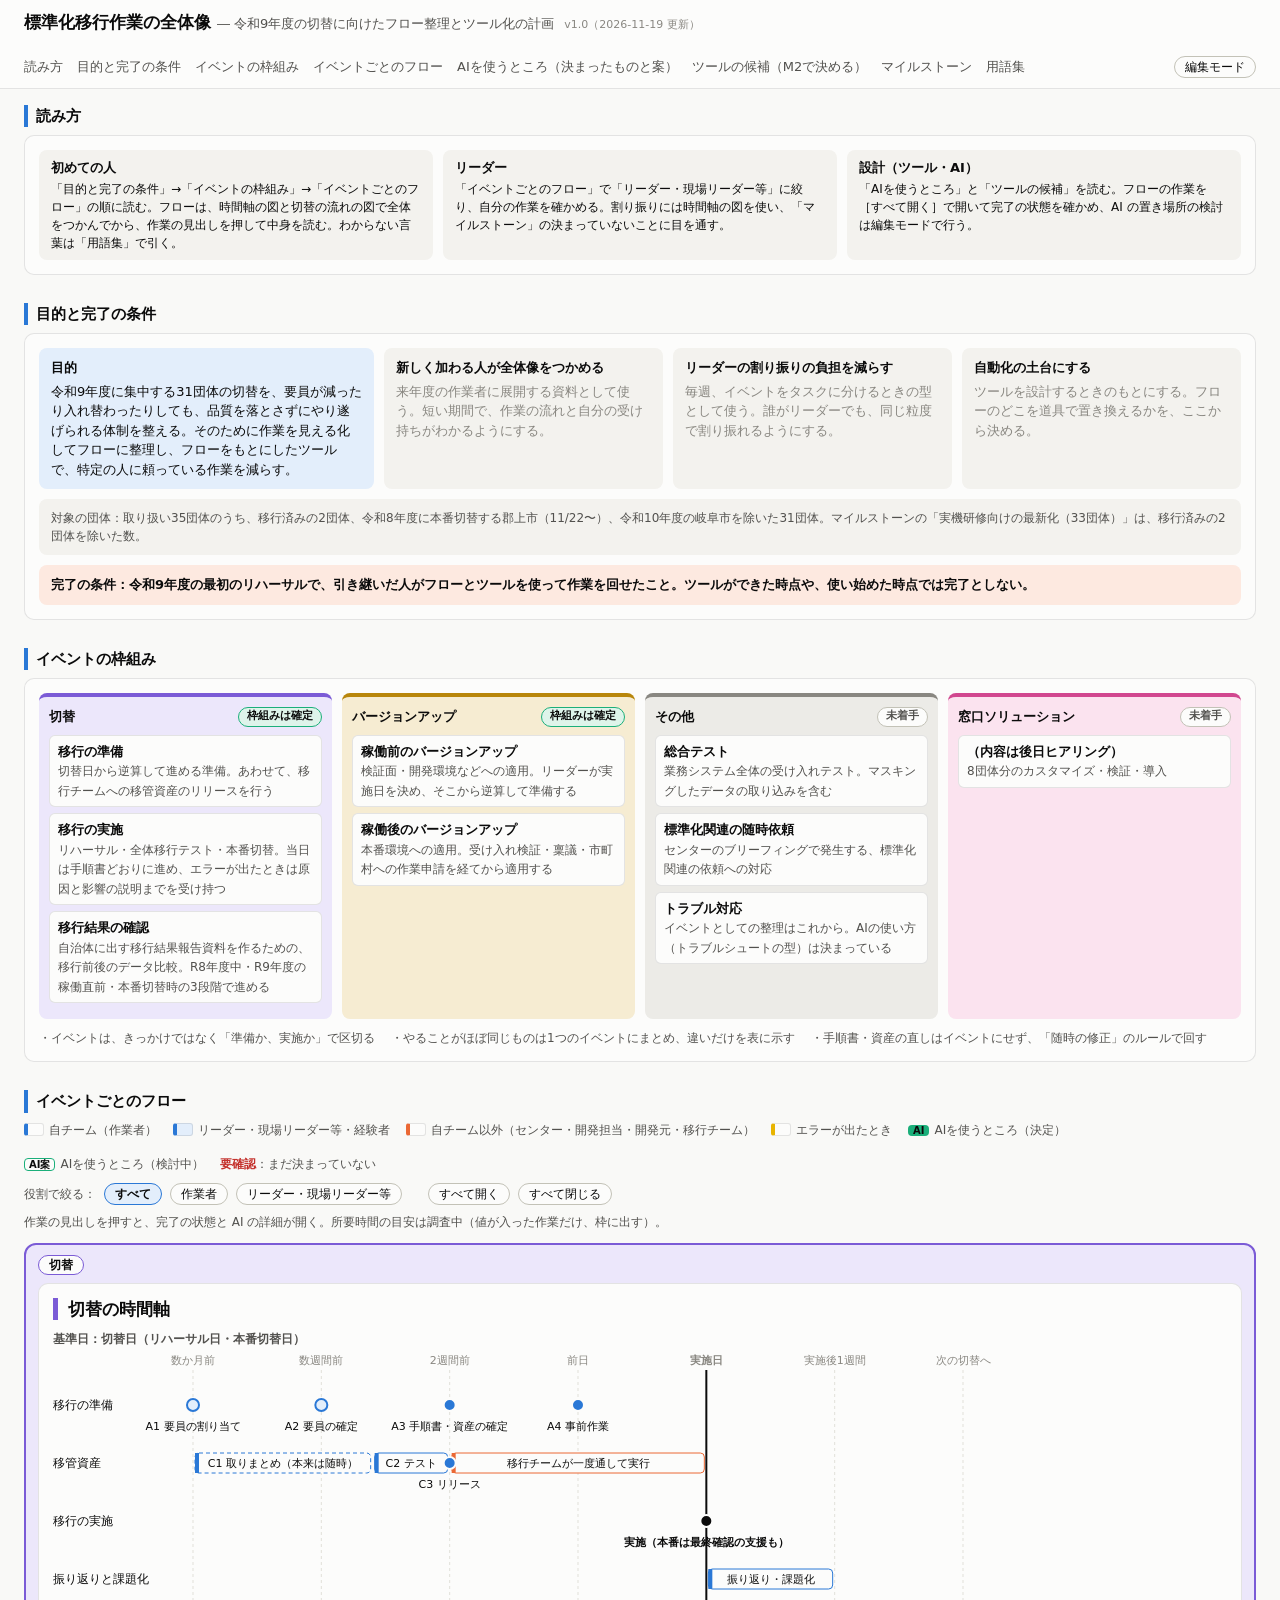
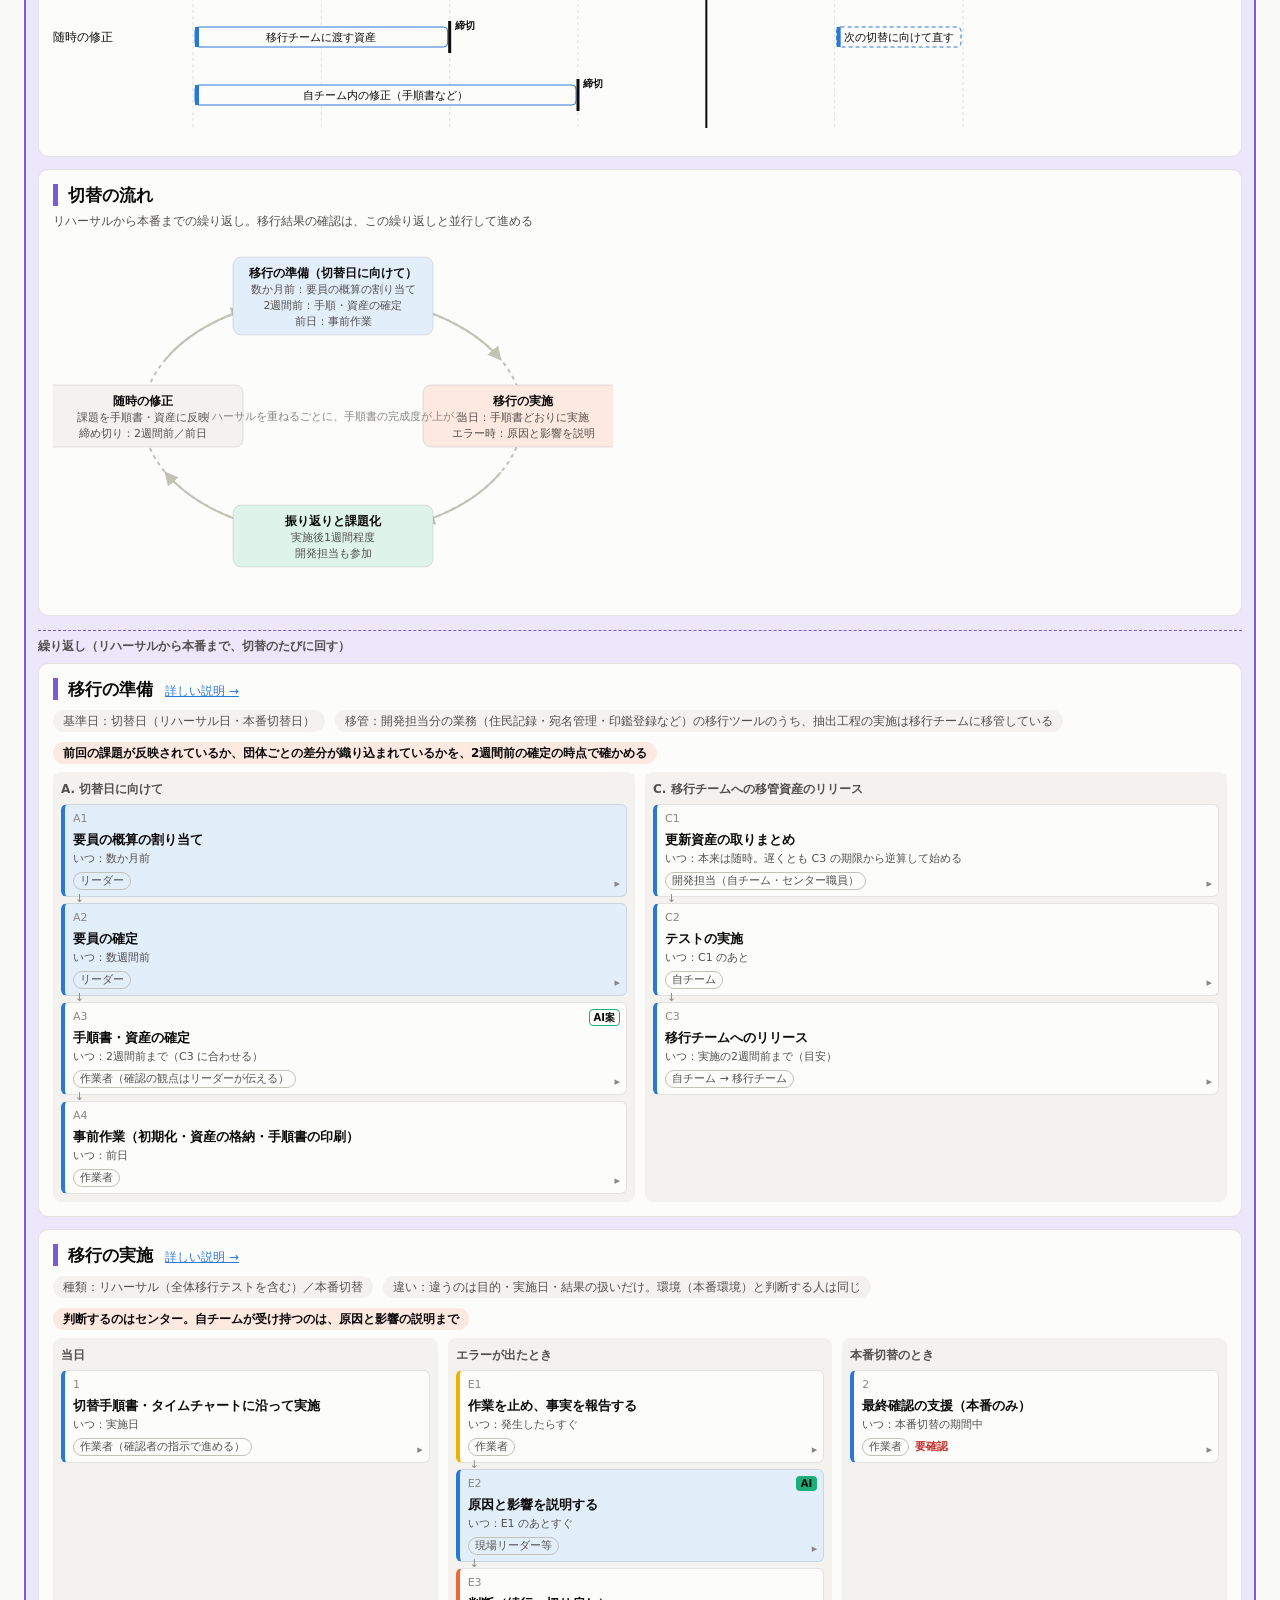
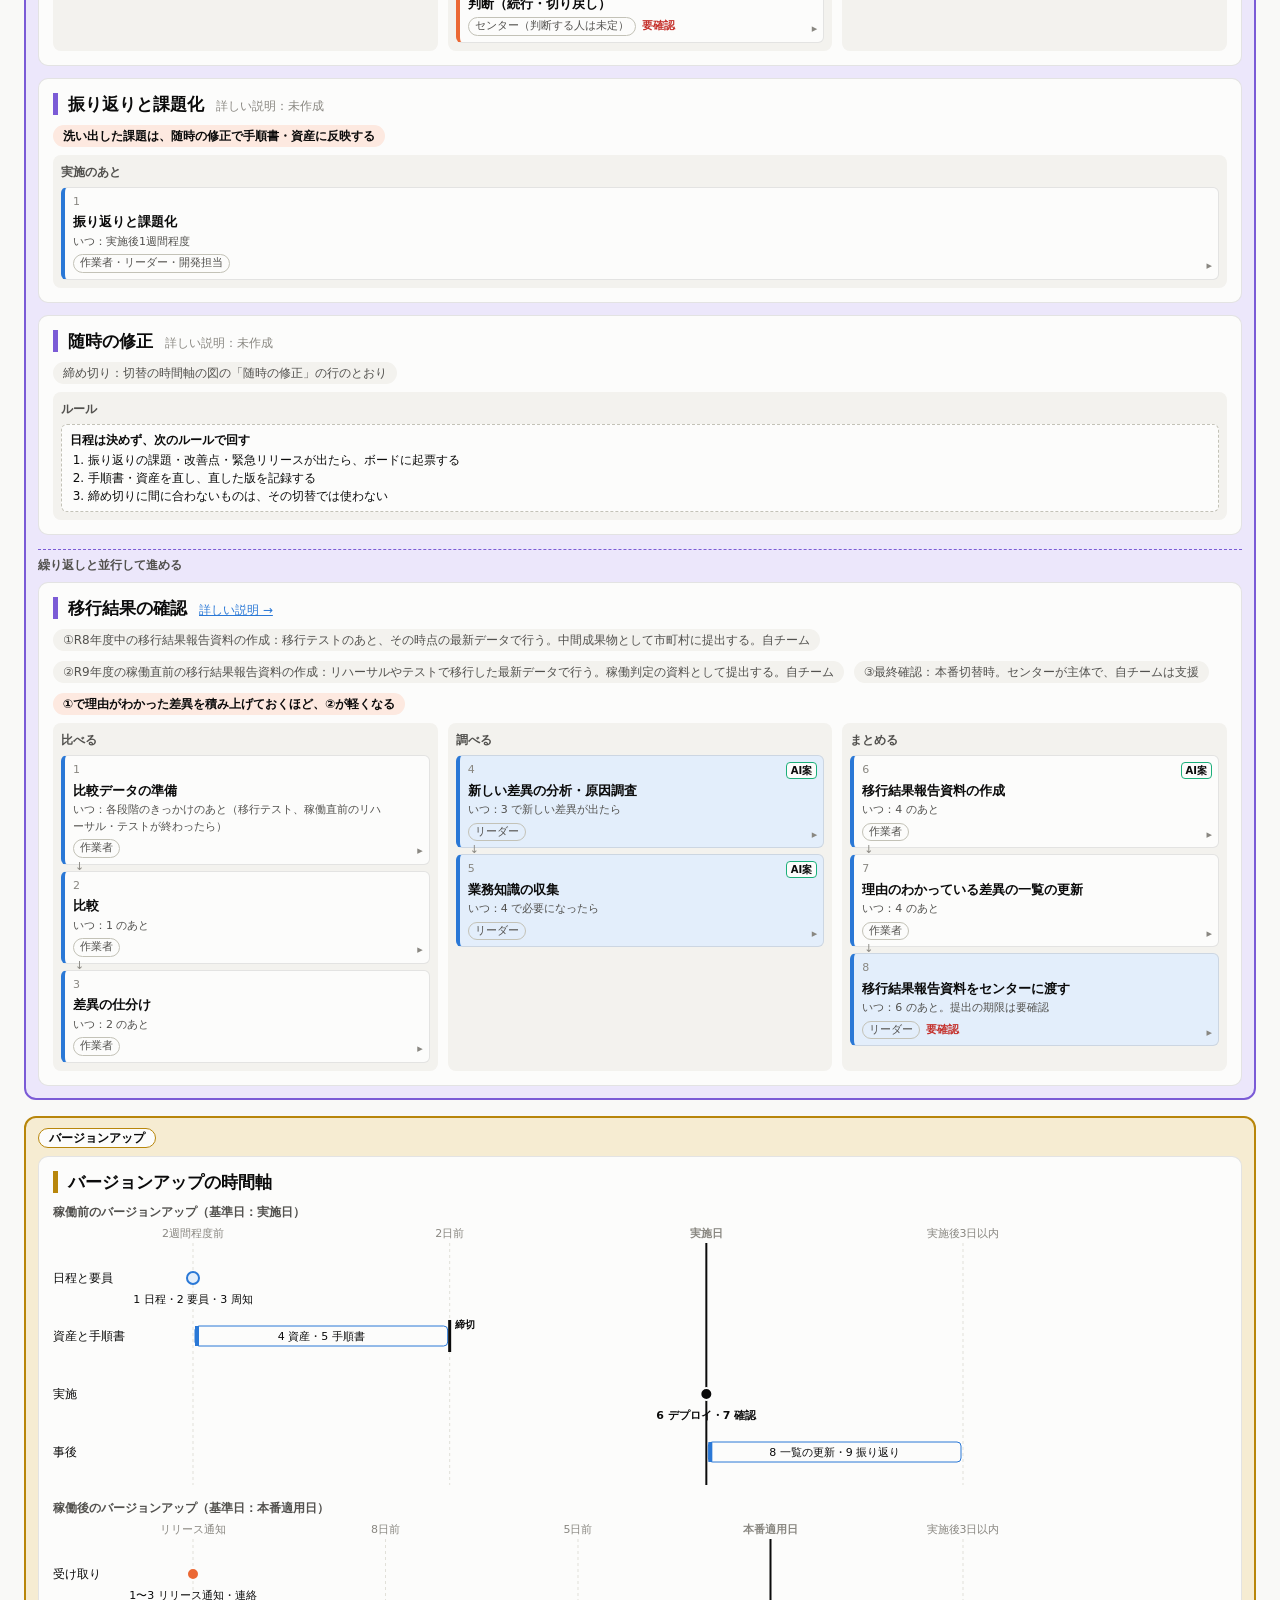
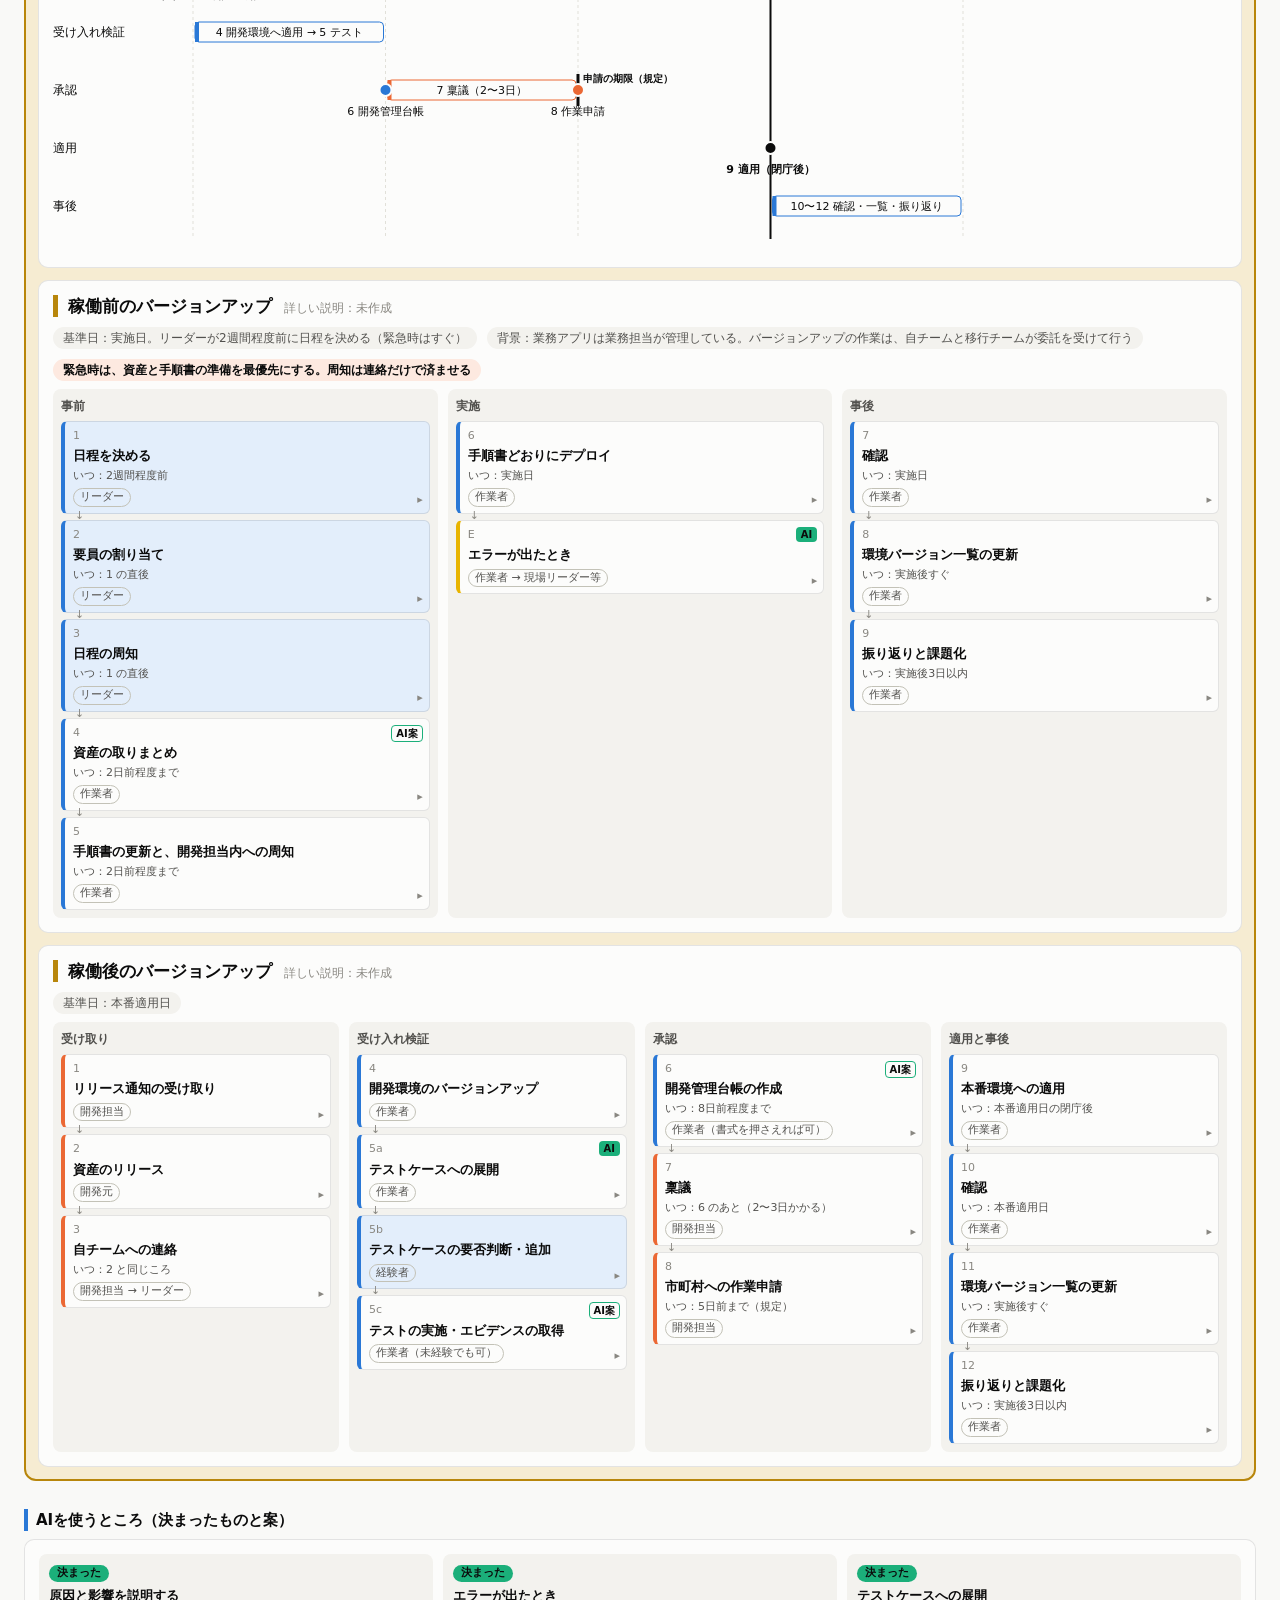
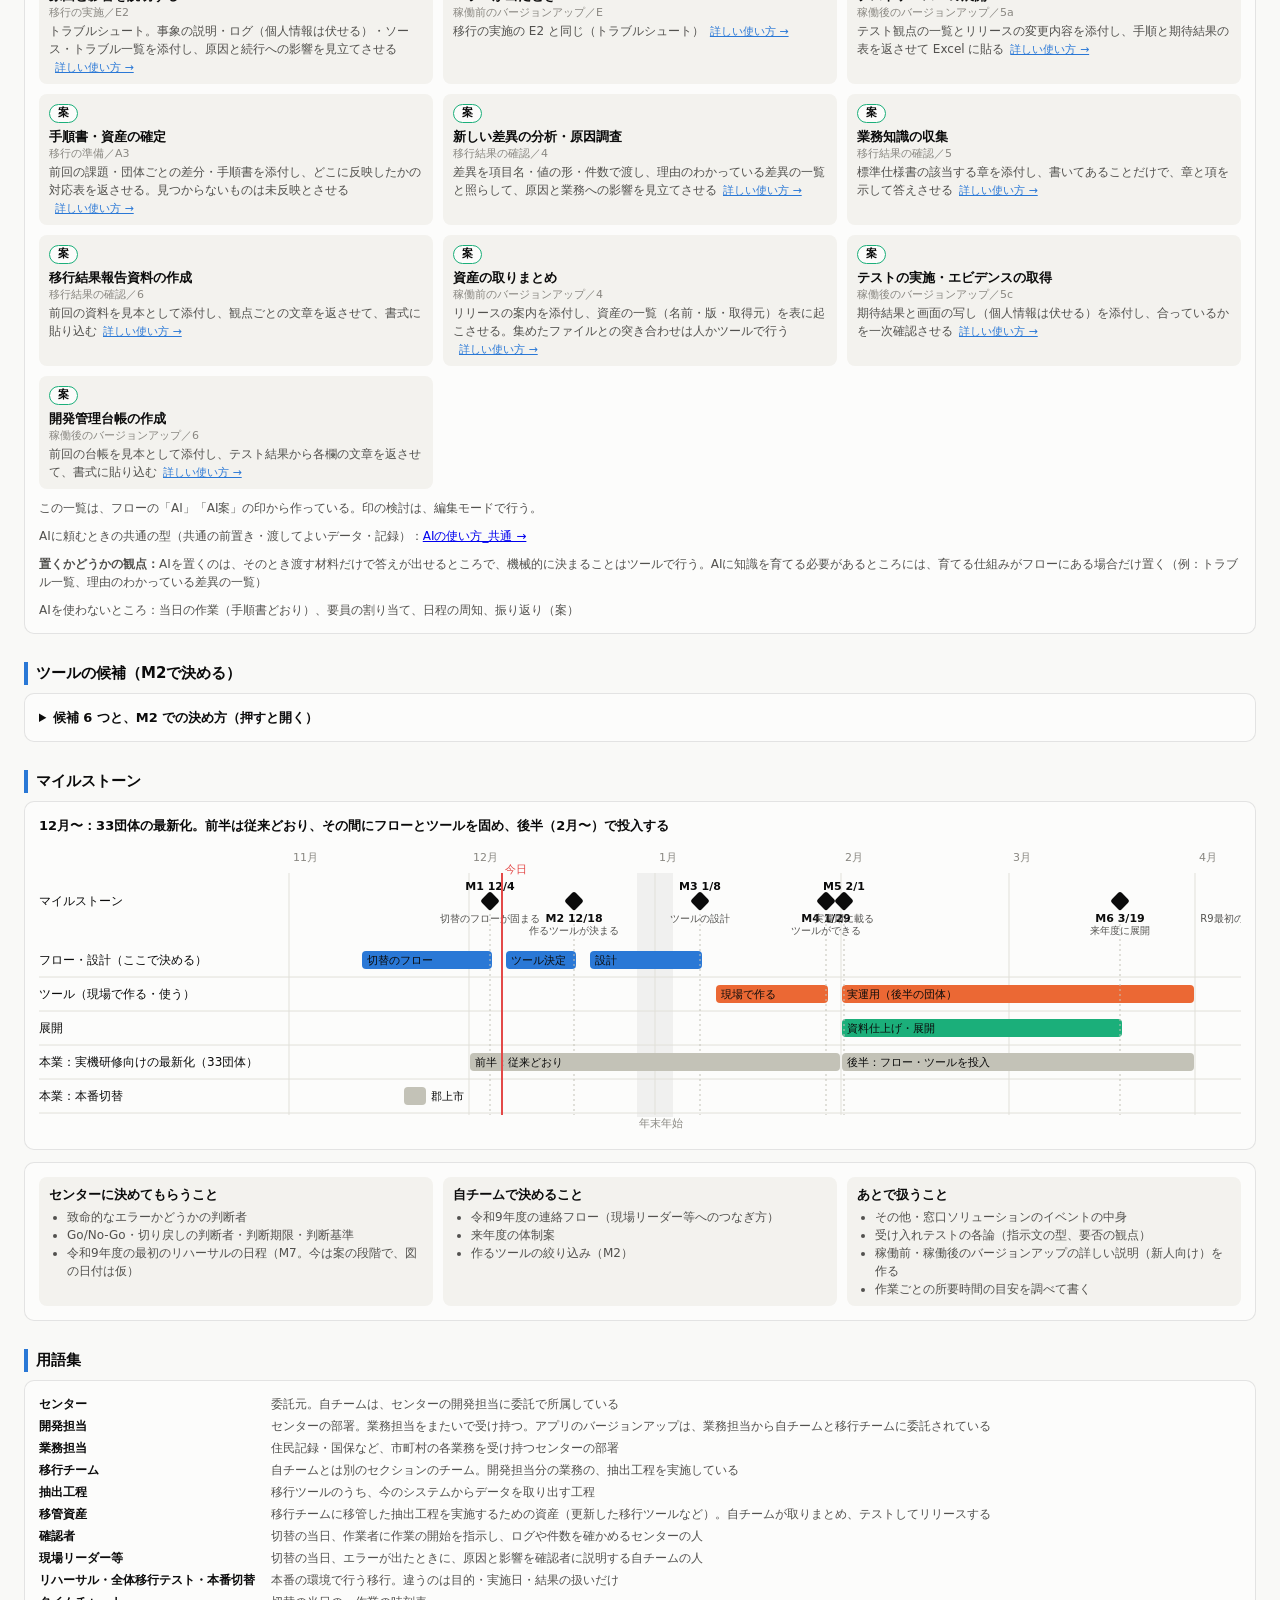
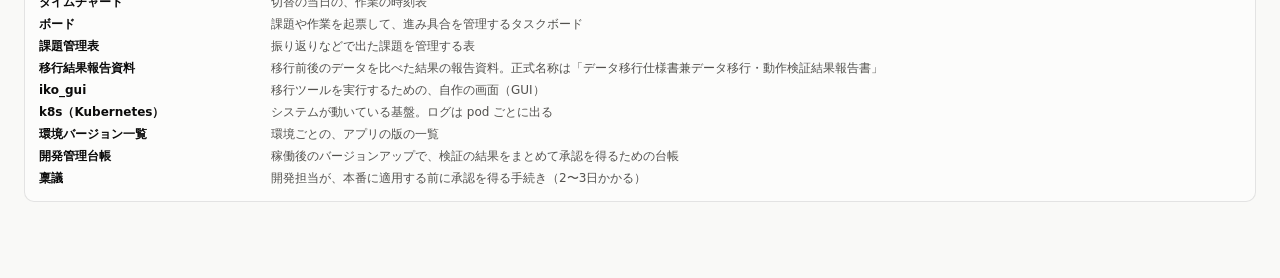
==== commit bc9fd8bf: "全体まとめ v1.0：統括の評価のうち、作りの直し（7・8・11）を反映する - 編集モード：読むだけの表示は、データの正式な AI の印だけを出す。ローカルの変更と AI 案の見立ては編集モードだけ" ====
--- a/全体まとめ.html
+++ b/全体まとめ.html
@@ -2,6 +2,7 @@
 <html lang="ja">
 <head>
 <meta charset="UTF-8">
+<meta name="viewport" content="width=device-width, initial-scale=1">
 <title>標準化移行作業の全体像 ― 令和9年度の切替に向けたフロー整理とツール化の計画</title>
 <style>
   .viz-root {
@@ -125,9 +126,37 @@
   .step .done { font-size: 12px; color: var(--ink-2); margin-top: 3px; }
   .step .ai { position: absolute; top: 6px; right: 6px; font-size: 10px; font-weight: 700; border-radius: 4px; padding: 0 5px; background: var(--s3); color: var(--on-bar); }
   .step .ai.cand { background: var(--surface); color: var(--ink); border: 1.5px solid var(--s3); padding: 0 4px; }
-  .step { cursor: pointer; }
-  .step:hover { outline: 1px dashed var(--s3); outline-offset: 1px; }
   .step.ai-changed { outline: 2px dashed var(--s3); outline-offset: 1px; }
+  .step > summary { list-style: none; cursor: pointer; display: flex; flex-wrap: wrap; align-items: baseline; gap: 2px 6px; padding-right: 34px; }
+  .step > summary::-webkit-details-marker { display: none; }
+  .step > summary .no, .step > summary .t, .step > summary .when { flex-basis: 100%; }
+  .step > summary::after { content: "▸"; position: absolute; right: 6px; bottom: 4px; color: var(--muted); font-size: 11px; }
+  .step[open] > summary::after { content: "▾"; }
+  .step > summary:focus-visible { outline: 2px solid var(--s1); outline-offset: 2px; border-radius: 4px; }
+  .step > summary .todo { font-size: 11px; }
+  .step button.ai { font: inherit; font-size: 10px; font-weight: 700; cursor: pointer; border: none; }
+  .step button.ai.cand { border: 1.5px solid var(--s3); }
+  .step button.ai.none { background: var(--surface); color: var(--muted); border: 1px dashed var(--s3); }
+  .step-body { margin-top: 4px; }
+  .only-worker .step:not([data-role=worker]):not([data-role=both]), .only-leader .step:not([data-role=leader]):not([data-role=both]) { opacity: 0.35; }
+  .flow-tools { display: flex; gap: 8px; align-items: center; flex-wrap: wrap; font-size: 12px; margin: 0 0 12px; }
+  .flow-tools .label { color: var(--ink-2); }
+  .flow-tools .sep { width: 10px; }
+  .flow-tools .note { flex-basis: 100%; color: var(--ink-2); }
+  .flow-tools button, .edit-btn { font: inherit; font-size: 12px; padding: 1px 10px; border-radius: 12px; border: 1px solid var(--axis); background: var(--surface); color: var(--ink); cursor: pointer; }
+  .flow-tools .role-btn.on { background: var(--s1-soft); border-color: var(--s1); font-weight: 700; }
+  .edit-btn { margin-left: auto; }
+  body.editing .edit-btn { background: var(--s3-soft); border-color: var(--s3); font-weight: 700; }
+  .fig-sub { font-size: 12px; color: var(--ink-2); margin: -4px 0 6px; }
+  .howto { display: grid; grid-template-columns: repeat(3, 1fr); gap: 10px; }
+  .howto > div { background: var(--sunken); border-radius: 8px; padding: 8px 12px; font-size: 12px; }
+  .howto b { display: block; font-size: 13px; margin-bottom: 2px; }
+  .fold > summary { cursor: pointer; font-weight: 700; }
+  .fold[open] > summary { margin-bottom: 10px; }
+  .glossary { display: grid; grid-template-columns: max-content 1fr; gap: 4px 16px; margin: 0; font-size: 12px; }
+  .glossary dt { font-weight: 700; }
+  .glossary dd { margin: 0; color: var(--ink-2); }
+  .noscript { margin: 24px; padding: 12px 16px; border: 1px solid #c4302b; border-radius: 8px; background: #fff; color: #0b0b0b; }
   .step .ai-what { font-size: 12px; margin-top: 4px; padding-top: 3px; border-top: 1px dotted var(--s3); }
   .ai-guide { display: inline-block; margin-left: 6px; font-size: 11px; color: var(--s1); }
   .ai-review { font-size: 11px; margin-top: 3px; color: var(--ink-2); }
@@ -179,10 +208,10 @@
   .open ul { margin: 0; padding-left: 18px; font-size: 12px; color: var(--ink-2); }
 
   @media (max-width: 1000px) {
-    .goal, .frame, .ai-grid, .open { grid-template-columns: 1fr 1fr; }
+    .goal, .frame, .ai-grid, .open, .howto { grid-template-columns: 1fr 1fr; }
     .loop-wrap { grid-template-columns: 1fr; }
   }
-  @media print { header { position: static; } .flow { grid-auto-flow: row; } .ai-bar { display: none; } .step.ai-changed { outline: none; } }
+  @media print { header { position: static; } .flow { grid-auto-flow: row; } .ai-bar, .flow-tools, .edit-btn { display: none; } .step.ai-changed { outline: none; } .step > summary::after { content: none; } }
 </style>
 </head>
 <body>
@@ -192,6 +221,7 @@
   <nav id="nav"></nav>
 </header>
 <main id="main"></main>
+<noscript><p class="noscript">この資料は JavaScript で描いています。JavaScript を有効にして開いてください。</p></noscript>
 </div>
 
 <script>
@@ -204,7 +234,7 @@
   // ai: AIを使うところ（fixed=決定、cand=案）  aiWhat: AIに何をさせるか  aiGuide: 別の作業の使い方を使うときの飛び先（例：run-E2）  aiReview: 案の見立て（keep=残す、ask=要相談）  todo: 要確認
   // =====================================================================
 
-  var META = { version: "v0.9", updated: "2026-11-19" };  // 直したら版と日付を上げる
+  var META = { version: "v1.0", updated: "2026-11-19" };  // 直したら版と日付を上げる
 
   var GOAL = {
     main: "令和9年度に集中する31団体の切替を、要員が減ったり入れ替わったりしても、品質を落とさずにやり遂げられる体制を整える。そのために作業を見える化してフローに整理し、フローをもとにしたツールで、特定の人に頼っている作業を減らす。",
@@ -465,6 +495,14 @@
     main.appendChild(h("section", { id: id }, [h("h2", { text: title })].concat(body)));
   }
 
+  // 0. 読み方（読み手ごとの入り口）
+  var HOWTO = [
+    ["初めての人", "「目的と完了の条件」→「イベントの枠組み」→「イベントごとのフロー」の順に読む。フローは、時間軸の図と切替の流れの図で全体をつかんでから、作業の見出しを押して中身を読む。わからない言葉は「用語集」で引く。"],
+    ["リーダー", "「イベントごとのフロー」で「リーダー・現場リーダー等」に絞り、自分の作業を確かめる。割り振りには時間軸の図を使い、「マイルストーン」の決まっていないことに目を通す。"],
+    ["設計（ツール・AI）", "「AIを使うところ」と「ツールの候補」を読む。フローの作業を［すべて開く］で開いて完了の状態を確かめ、AI の置き場所の検討は編集モードで行う。"]
+  ];
+  sec("howto", "読み方", [h("div", { "class": "fig howto" }, HOWTO.map(function (r) { return h("div", null, [h("b", { text: r[0] }), h("span", { text: r[1] })]); }))]);
+
   // 1. 目的
   sec("goal", "目的と完了の条件", [h("div", { "class": "fig goal" }, [
     h("div", { "class": "main" }, [h("b", { text: "目的" }), GOAL.main])
@@ -513,18 +551,10 @@
     st("リハーサルを重ねるごとに、手順書の完成度が上がる", { x: cx, y: cy + 4, "text-anchor": "middle", fill: "var(--muted)", "font-size": 11 }, svg);
     return svg;
   }
-  var stageBox = h("div", null, [
-    h("div", { "class": "fig-title", text: "移行結果の確認（3段階。繰り返しと並行して進める）" }),
-    h("div", { "class": "stage" }, [
-      h("div", null, [h("b", { text: "① R8年度中の移行結果報告資料の作成" }), h("div", { text: "移行テストのあと、その時点の最新データで行う。中間成果物として市町村に提出する" }), h("div", { "class": "who", text: "自チーム" })]),
-      h("div", null, [h("b", { text: "② R9年度の稼働直前の移行結果報告資料の作成" }), h("div", { text: "稼働の直前に、リハーサルやテストで移行した最新データで行う。稼働判定の資料として提出する" }), h("div", { "class": "who", text: "自チーム" })]),
-      h("div", null, [h("b", { text: "③ 最終確認" }), h("div", { text: "本番移行の前後のデータを、移行結果報告資料の観点であらためて出力する" }), h("div", { "class": "who", text: "センター（自チームは支援）" })])
-    ]),
-    h("div", { "class": "arrow-row", text: "①で理由がわかった差異を積み上げておくほど、②で人が調べる差異が減る" })
-  ]);
-  // 切替の流れ（繰り返しの図と3段階の図）。節にはせず、フローの切替の枠の先頭に置く
+  // 切替の流れ（繰り返しの図）。節にはせず、フローの切替の枠の先頭に置く
+  // 移行結果の確認の3段階は、そのフローの冒頭の札だけに書く（2か所に書かない）
   var loopFig = h("div", { "class": "fig", id: "loop" }, [h("div", { "class": "fig-title", text: "切替の流れ" }),
-    h("div", { "class": "loop-wrap" }, [h("div", null, [h("div", { "class": "fig-title", text: "リハーサルから本番までの繰り返し" }), loopSvg()]), stageBox])]);
+    h("div", { "class": "fig-sub", text: "リハーサルから本番までの繰り返し。移行結果の確認は、この繰り返しと並行して進める" }), loopSvg()]);
 
   // 4. フロー
   var legend = h("div", { "class": "legend" }, [
@@ -571,27 +601,46 @@
     });
     return svg;
   }
-  // ---- AIの印の切り替え（画面上で試す。結果はこのブラウザにだけ保存し、ファイルは書き換えない）
+  // ---- 表示のモード
+  // 読むだけの表示：データの正式な AI の印だけを出す。
+  // 編集モード：このブラウザに残した印の変更も出し、AI の印を押して切り替えられる。AI 案の見立ても出す。
+  var EDIT_KEY = "matome-edit", editing = false;
+  try { editing = localStorage.getItem(EDIT_KEY) === "1"; } catch (e) {}
+  var editBtn = h("button", { type: "button", "class": "edit-btn" });
+  editBtn.onclick = function () { setEditing(!editing); };
+  document.querySelector("header").appendChild(editBtn);
+  function setEditing(on) {
+    editing = on;
+    try { localStorage.setItem(EDIT_KEY, on ? "1" : ""); } catch (e) {}
+    document.body.classList.toggle("editing", on);
+    editBtn.textContent = on ? "編集モードを終わる" : "編集モード";
+    editBtn.setAttribute("aria-pressed", on ? "true" : "false");
+    drawFlows(); drawAi();
+  }
+
+  // ---- AIの印の切り替え（編集モードだけ。結果はこのブラウザにだけ保存し、ファイルは書き換えない）
   var AI_KEY = "matome-ai-v1", AI_NEXT = { "": "cand", cand: "fixed", fixed: "" }, AI_NAME = { "": "なし", cand: "AI案", fixed: "AI" };
   var aiOverride = {};
   try { aiOverride = JSON.parse(localStorage.getItem(AI_KEY) || "{}"); } catch (e) { aiOverride = {}; }
   function aiSave() { try { localStorage.setItem(AI_KEY, JSON.stringify(aiOverride)); } catch (e) {} }
   function aiKey(f, x) { return f.id + "/" + x.no; }
-  function aiOf(f, x) { var k = aiKey(f, x); return k in aiOverride ? aiOverride[k] : (x.ai || ""); }
+  function aiLocal(f, x) { var k = aiKey(f, x); return k in aiOverride ? aiOverride[k] : (x.ai || ""); }
+  function aiOf(f, x) { return editing ? aiLocal(f, x) : (x.ai || ""); }
   function aiChanges() {
     var list = [];
     FLOWS.forEach(function (f) { f.phases.forEach(function (p) { p.steps.forEach(function (x) {
-      var now = aiOf(f, x), base = x.ai || "";
+      var now = aiLocal(f, x), base = x.ai || "";
       if (now !== base) list.push(f.name + "／" + x.no + " " + x.t + "：" + AI_NAME[base] + " → " + AI_NAME[now]);
     }); }); });
     return list;
   }
   function aiToggle(f, x) {
-    var next = AI_NEXT[aiOf(f, x)];
+    var next = AI_NEXT[aiLocal(f, x)];
     if (next === (x.ai || "")) delete aiOverride[aiKey(f, x)]; else aiOverride[aiKey(f, x)] = next;
     aiSave(); drawFlows(); drawAi();
   }
   function aiBar() {
+    if (!editing) return null;
     var list = aiChanges(), out = h("textarea", { "class": "ai-out", readonly: "readonly", rows: Math.max(list.length, 2) });
     out.value = list.join("\n");
     out.style.display = "none";
@@ -599,67 +648,97 @@
     btnOut.onclick = function () { out.style.display = ""; out.focus(); out.select(); };
     btnReset.onclick = function () { aiOverride = {}; aiSave(); drawFlows(); drawAi(); };
     return h("div", { "class": "ai-bar" }, [
-      h("span", { text: "作業の枠をクリックすると、AIの印が「なし → AI案 → AI → なし」と切り替わる。" }),
-      list.length ? h("b", { text: "変更 " + list.length + "件" }) : h("span", { "class": "muted", text: "変更なし" }),
+      h("b", { text: "編集モード" }),
+      h("span", { text: "作業の AI の印を押すと「なし → AI案 → AI → なし」と切り替わる（このブラウザにだけ保存）。" }),
+      list.length ? h("b", { text: "ローカルの変更 " + list.length + "件" }) : h("span", { "class": "muted", text: "ローカルの変更なし" }),
       list.length ? btnOut : null, list.length ? btnReset : null, out
     ]);
   }
 
-  // AI案の見立て（残す／要相談）と理由
+  // AI案の見立て（残す／要相談）と理由。編集モードだけで出す
   function aiReviewEl(r) { return h("div", { "class": "ai-review " + r.v }, [h("span", { "class": "v", text: r.v === "ask" ? "要相談" : "残す" }), r.why]); }
-  // 詳しい使い方（AI活用/AIの使い方_フロー名.html）へのリンク。作業の枠のクリック（印の切り替え）には伝えない
-  // 使い方はフローごとのファイル（AI活用/AIの使い方_フロー名.html）にある。共通の型は AIの使い方_共通.html
+  // 詳しい使い方へのリンク。使い方はフローごとのファイル（AI活用/AIの使い方_フロー名.html）にある。共通の型は AIの使い方_共通.html
   function aiGuideFile(id) { var fid = id.split("-")[0], fl = FLOWS.filter(function (g) { return g.id === fid; })[0]; return "AI活用/AIの使い方_" + fl.name + ".html"; }
   function aiGuideEl(f, x) {
     var id = x.aiGuide || f.id + "-" + x.no;  // 飛び先は「フローのid-作業の番号」。別の作業の使い方を使うときだけ aiGuide に書く
-    var a = h("a", { href: aiGuideFile(id) + "#" + id, "class": "ai-guide", text: "詳しい使い方 →" });
-    a.onclick = function (e) { e.stopPropagation(); };
-    return a;
+    return h("a", { href: aiGuideFile(id) + "#" + id, "class": "ai-guide", text: "詳しい使い方 →" });
+  }
+
+  // ---- 作業の枠：見出し（summary）を押すと開く。普段は番号・作業名・いつ・目安・誰が・印だけを出す
+  var ROLE_OF = { own: "worker", leader: "leader", err: "both", outer: "outer" };
+  var roleFilter = "all", openSteps = {};  // 開いている作業は、描き直しても保つ
+  function stepEl(f, x) {
+    var ai = aiOf(f, x), k = aiKey(f, x), changed = editing && ai !== (x.ai || ""), mark = null;
+    if (editing) {
+      mark = h("button", { type: "button", "class": "ai " + (ai || "none"), title: "AI の印を切り替える", text: ai ? AI_NAME[ai] : "＋AI" });
+      mark.onclick = function (e) { e.preventDefault(); e.stopPropagation(); aiToggle(f, x); };
+    } else if (ai) mark = h("span", { "class": "ai " + ai, text: AI_NAME[ai] });
+    var sum = h("summary", null, [mark,
+      h("span", { "class": "no", text: x.no }),
+      h("span", { "class": "t", text: x.t }),
+      x.when ? h("span", { "class": "when", text: "いつ：" + x.when }) : null,
+      x.est ? h("span", { "class": "when", text: "目安：" + x.est }) : null,
+      h("span", { "class": "who", text: x.who }),
+      x.todo ? h("span", { "class": "todo", text: "要確認" }) : null
+    ]);
+    var body = h("div", { "class": "step-body" }, [
+      h("div", { "class": "done", text: "完了：" + x.done }),
+      ai ? h("div", { "class": "ai-what" }, [h("b", { text: "AI：" }), x.aiWhat || "（何をさせるかは未定）", aiGuideEl(f, x)]) : null,
+      editing && ai === "cand" && x.aiReview ? aiReviewEl(x.aiReview) : null
+    ]);
+    var d = h("details", { "class": "step " + x.c + (changed ? " ai-changed" : ""), "data-role": ROLE_OF[x.c] || "outer" }, [sum, body]);
+    if (openSteps[k]) d.open = true;
+    d.addEventListener("toggle", function () { if (d.open) openSteps[k] = 1; else delete openSteps[k]; });
+    return d;
   }
   function flowFig(f) {
     var lead = h("div", { "class": "flow-lead" }, f.lead.map(function (l) {
       return h("span", { "class": "chip" + (l[0] === "key" ? " key" : "") }, [l[0] === "key" ? "" : l[0] + "：", l[1]]);
     }));
     var cols = h("div", { "class": "flow" }, f.phases.map(function (p) {
-      var kids = [h("div", { "class": "phase-h" }, [p.name])];
-      p.steps.forEach(function (x) {
-        var ai = aiOf(f, x), changed = ai !== (x.ai || "");
-        var card = h("div", { "class": "step " + x.c + (changed ? " ai-changed" : ""), title: "クリックで AI の印を切り替え" }, [
-          ai ? h("span", { "class": "ai " + ai, text: AI_NAME[ai] }) : null,
-          h("span", { "class": "no", text: x.no }),
-          h("span", { "class": "t", text: x.t }),
-          x.when ? h("div", { "class": "when", text: "いつ：" + x.when }) : null,
-          h("div", { "class": "when" }, ["目安：", x.est || h("span", { "class": "muted", text: "要確認" })]),
-          h("span", { "class": "who", text: x.who }),
-          h("div", { "class": "done" }, ["完了：" + x.done, x.todo ? h("span", { "class": "todo", text: " 要確認" }) : null]),
-          ai ? h("div", { "class": "ai-what" }, [h("b", { text: "AI：" }), x.aiWhat || "（何をさせるかは未定）", aiGuideEl(f, x)]) : null,
-          ai === "cand" && x.aiReview ? aiReviewEl(x.aiReview) : null
-        ]);
-        card.onclick = function () { aiToggle(f, x); };
-        kids.push(card);
-      });
+      var kids = [h("div", { "class": "phase-h" }, [p.name])].concat(p.steps.map(function (x) { return stepEl(f, x); }));
       if (p.rule) kids.push(h("div", { "class": "rule" }, [h("b", { text: p.rule.title }), h("ol", null, p.rule.items.map(function (i) { return h("li", { text: i }); }))]));
       return h("div", { "class": "phase" }, kids);
     }));
     var title = h("div", { "class": "fig-title" }, [f.name, f.guide ? h("a", { href: f.guide, "class": "guide", text: "詳しい説明 →" }) : h("span", { "class": "guide muted", text: "詳しい説明：未作成" })]);
     return h("div", { "class": "fig", id: "flow-" + f.id }, [title, lead, cols]);
   }
+  // フローの上の操作の列：役割で絞る、すべて開く／閉じる
+  function flowTools() {
+    var roles = [["all", "すべて"], ["worker", "作業者"], ["leader", "リーダー・現場リーダー等"]];
+    var btns = roles.map(function (r) {
+      var b = h("button", { type: "button", "class": "role-btn" + (roleFilter === r[0] ? " on" : ""), "aria-pressed": roleFilter === r[0] ? "true" : "false", text: r[1] });
+      b.onclick = function () { roleFilter = r[0]; drawFlows(); };
+      return b;
+    });
+    function all(open) {
+      FLOWS.forEach(function (f) { f.phases.forEach(function (p) { p.steps.forEach(function (x) { if (open) openSteps[aiKey(f, x)] = 1; else delete openSteps[aiKey(f, x)]; }); }); });
+      drawFlows();
+    }
+    var bOpen = h("button", { type: "button", text: "すべて開く" }), bClose = h("button", { type: "button", text: "すべて閉じる" });
+    bOpen.onclick = function () { all(true); }; bClose.onclick = function () { all(false); };
+    return h("div", { "class": "flow-tools" }, [h("span", { "class": "label", text: "役割で絞る：" })].concat(btns).concat([
+      h("span", { "class": "sep" }), bOpen, bClose,
+      h("div", { "class": "note", text: "作業の見出しを押すと、完了の状態と AI の詳細が開く。所要時間の目安は調査中（値が入った作業だけ、枠に出す）。" })
+    ]));
+  }
   // イベントの区分（FRAME）ごとに、区分の色の枠でくくる
   function fill(box, kids) { while (box.firstChild) box.removeChild(box.firstChild); kids.forEach(function (k) { if (k) box.appendChild(k); }); }
   var flowsBox = h("div");
-  // 区分の枠に入れるフロー：FRAME のイベントか、group でその区分を指定したもの
   // 区分の時間軸の図（GANTT）。基準日が違うものは、1つの図の中に段を分けて並べる
   function ganttFig(g) {
     var kids = [h("div", { "class": "fig-title", text: g.name + "の時間軸" })];
     GANTT[g.name].forEach(function (T) { kids.push(h("div", { "class": "gantt-sub", text: T.title }), timelineSvg(T)); });
     return h("div", { "class": "fig", id: "gantt-" + g.g }, kids);
   }
+  // 区分の枠に入れるフロー：FRAME のイベントか、group でその区分を指定したもの
   function flowsOf(g) {
     return FLOWS.filter(function (f) { return f.group === g.name || g.events.some(function (e) { return e.id === f.id; }); });
   }
   function drawFlows() {
     var y = window.scrollY;
-    fill(flowsBox, [legend, aiBar()].concat(FRAME.map(function (g) {
+    flowsBox.className = roleFilter === "all" ? "" : "only-" + roleFilter;
+    fill(flowsBox, [legend, flowTools(), aiBar()].concat(FRAME.map(function (g) {
       var list = flowsOf(g), kids;
       if (list.some(function (f) { return f.cycle; })) {
         // 切替：流れの図 → 繰り返しの段（cycle の順）→ 並行して進めるもの
@@ -683,22 +762,24 @@
       FLOWS.forEach(function (f) { f.phases.forEach(function (p) { p.steps.forEach(function (x) {
         if (aiOf(f, x) !== lv) return;
         cards.push(h("div", { "class": "ai-card" }, [h("span", { "class": "lv " + (lv === "fixed" ? "fixed" : "aicand"), text: lv === "fixed" ? "決まった" : "案" }),
-          h("b", { text: x.t }), h("div", { "class": "where", text: f.name + "／" + x.no }), h("div", { "class": "what" }, [x.aiWhat || "（何をさせるかは未定）", aiGuideEl(f, x)]), lv === "cand" && x.aiReview ? aiReviewEl(x.aiReview) : null]));
+          h("b", { text: x.t }), h("div", { "class": "where", text: f.name + "／" + x.no }), h("div", { "class": "what" }, [x.aiWhat || "（何をさせるかは未定）", aiGuideEl(f, x)]),
+          editing && lv === "cand" && x.aiReview ? aiReviewEl(x.aiReview) : null]));
       }); }); });
     });
     fill(aiBox, [
       cards.length ? h("div", { "class": "ai-grid" }, cards) : h("div", { "class": "muted", text: "AIの印の付いた作業はない" }),
-      h("div", { "class": "no-ai", text: "この一覧は、フローの「AI」「AI案」の印から作っている。印はフローの作業の枠をクリックして切り替える。" }),
+      h("div", { "class": "no-ai", text: "この一覧は、フローの「AI」「AI案」の印から作っている。印の検討は、編集モードで行う。" }),
       h("div", { "class": "no-ai" }, ["AIに頼むときの共通の型（共通の前置き・渡してよいデータ・記録）：", h("a", { href: "AI活用/AIの使い方_共通.html", text: "AIの使い方_共通 →" })]),
       h("div", { "class": "no-ai" }, [h("b", { text: "置くかどうかの観点：" }), AI_RULE]),
       h("div", { "class": "no-ai", text: NO_AI + "（案）" })
     ]);
   }
   sec("ai", "AIを使うところ（決まったものと案）", [aiBox]);
-  drawFlows(); drawAi();
-
-  // 6. ツールの候補
-  sec("tools", "ツールの候補（M2で決める）", [h("div", { "class": "fig" }, [
+  setEditing(editing);  // 編集モードかどうかを反映して、フローと AI の一覧を描く
+
+  // 6. ツールの候補（M2 で決める計画の情報。読むだけの表示でも、畳んで残す）
+  sec("tools", "ツールの候補（M2で決める）", [h("details", { "class": "fig fold" }, [
+    h("summary", { text: "候補 " + TOOLS.length + " つと、M2 での決め方（押すと開く）" }),
     h("div", { "class": "ai-grid" }, TOOLS.map(function (x) {
       return h("div", { "class": "ai-card" }, [h("span", { "class": "lv cand", text: "候補" }), h("b", { text: x.t }), h("div", { "class": "where", text: x.where }), h("div", { "class": "what", text: x.eff })]);
     })),
@@ -762,6 +843,34 @@
       return h("div", null, [h("b", { text: o.t }), h("ul", null, o.items.map(function (i) { return h("li", { text: i }); }))]);
     }))
   ]);
+
+  // 8. 用語集
+  var GLOSSARY = [
+    ["センター", "委託元。自チームは、センターの開発担当に委託で所属している"],
+    ["開発担当", "センターの部署。業務担当をまたいで受け持つ。アプリのバージョンアップは、業務担当から自チームと移行チームに委託されている"],
+    ["業務担当", "住民記録・国保など、市町村の各業務を受け持つセンターの部署"],
+    ["移行チーム", "自チームとは別のセクションのチーム。開発担当分の業務の、抽出工程を実施している"],
+    ["抽出工程", "移行ツールのうち、今のシステムからデータを取り出す工程"],
+    ["移管資産", "移行チームに移管した抽出工程を実施するための資産（更新した移行ツールなど）。自チームが取りまとめ、テストしてリリースする"],
+    ["確認者", "切替の当日、作業者に作業の開始を指示し、ログや件数を確かめるセンターの人"],
+    ["現場リーダー等", "切替の当日、エラーが出たときに、原因と影響を確認者に説明する自チームの人"],
+    ["リハーサル・全体移行テスト・本番切替", "本番の環境で行う移行。違うのは目的・実施日・結果の扱いだけ"],
+    ["タイムチャート", "切替の当日の、作業の時刻表"],
+    ["ボード", "課題や作業を起票して、進み具合を管理するタスクボード"],
+    ["課題管理表", "振り返りなどで出た課題を管理する表"],
+    ["移行結果報告資料", "移行前後のデータを比べた結果の報告資料。正式名称は「データ移行仕様書兼データ移行・動作検証結果報告書」"],
+    ["iko_gui", "移行ツールを実行するための、自作の画面（GUI）"],
+    ["k8s（Kubernetes）", "システムが動いている基盤。ログは pod ごとに出る"],
+    ["環境バージョン一覧", "環境ごとの、アプリの版の一覧"],
+    ["開発管理台帳", "稼働後のバージョンアップで、検証の結果をまとめて承認を得るための台帳"],
+    ["稟議", "開発担当が、本番に適用する前に承認を得る手続き（2〜3日かかる）"]
+  ];
+  sec("glossary", "用語集", [h("div", { "class": "fig" }, [h("dl", { "class": "glossary" }, GLOSSARY.reduce(function (a, g) { return a.concat([h("dt", { text: g[0] }), h("dd", { text: g[1] })]); }, []))])]);
+
+  // 印刷するときは、畳んだ枠をすべて開き、終わったら元に戻す
+  var printOpened = [];
+  window.addEventListener("beforeprint", function () { printOpened = [].slice.call(document.querySelectorAll("details:not([open])")); printOpened.forEach(function (d) { d.open = true; }); });
+  window.addEventListener("afterprint", function () { printOpened.forEach(function (d) { d.open = false; }); printOpened = []; });
 })();
 </script>
 </body>
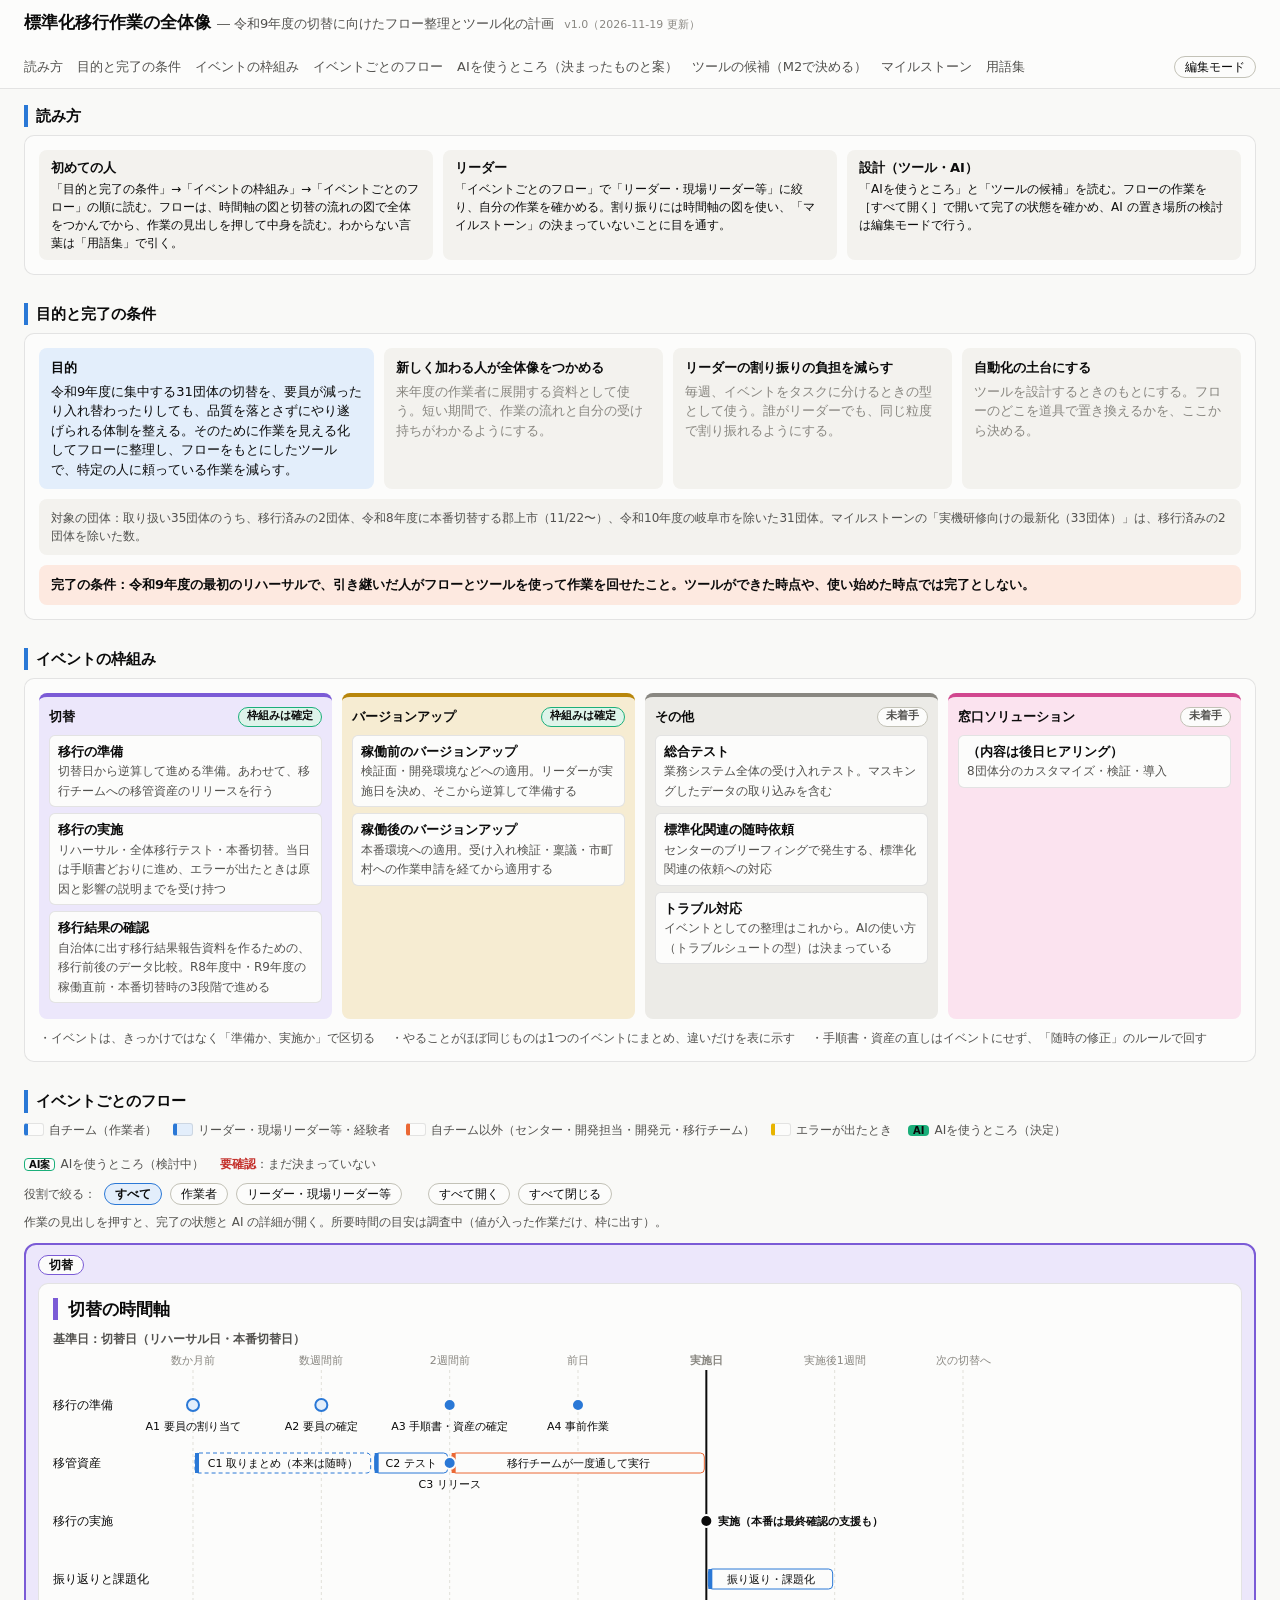
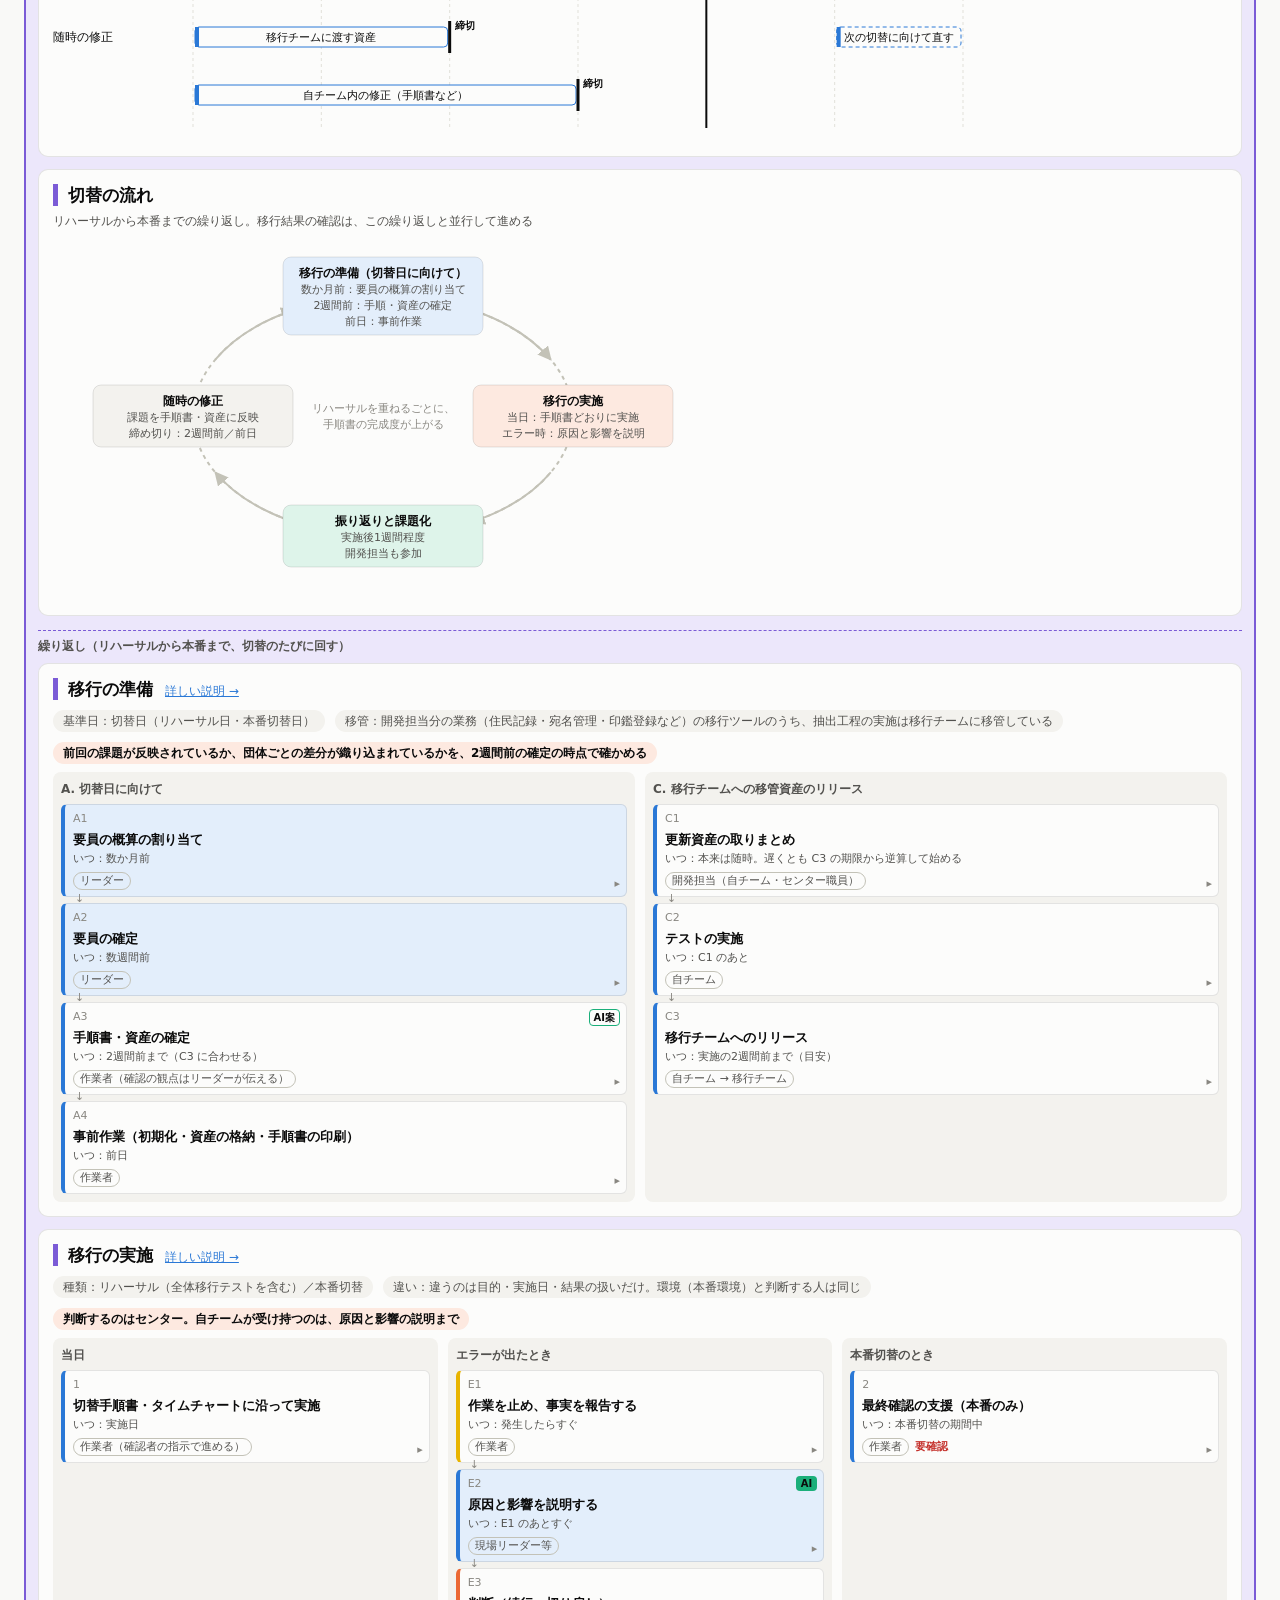
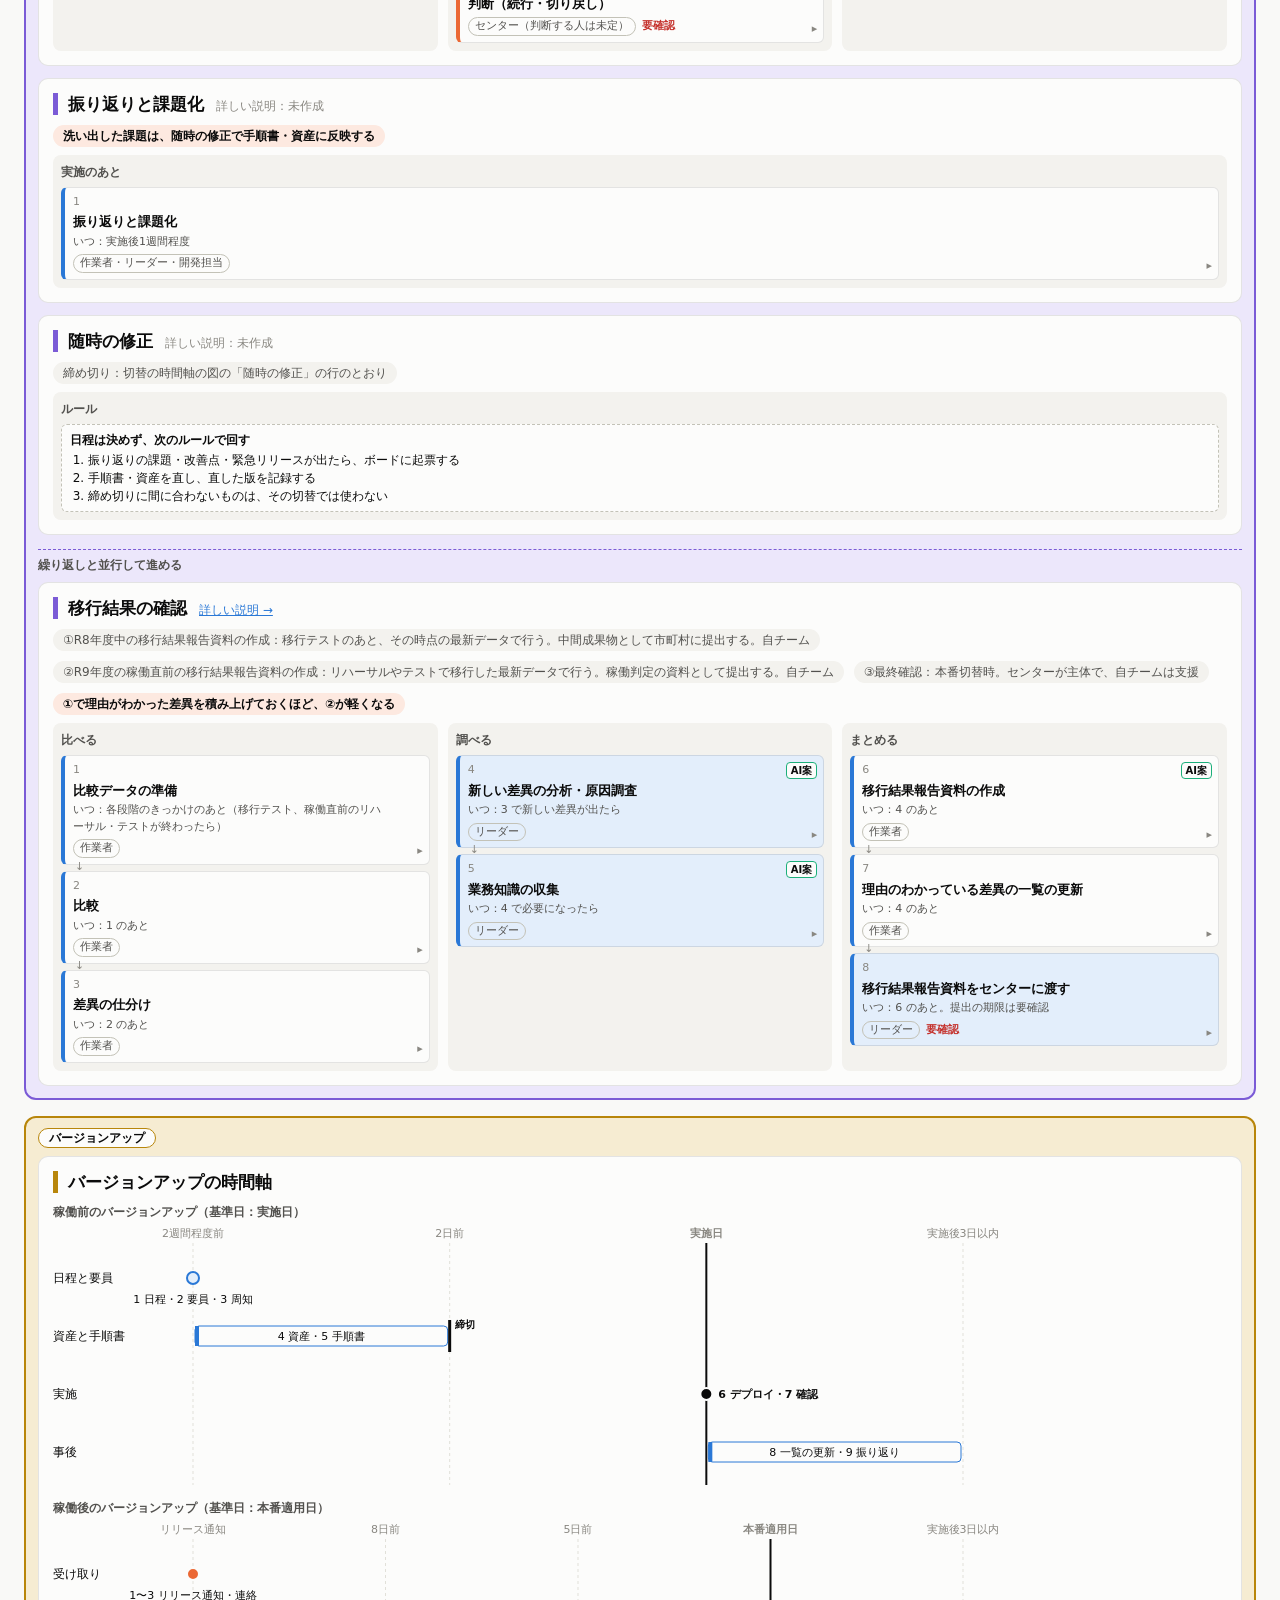
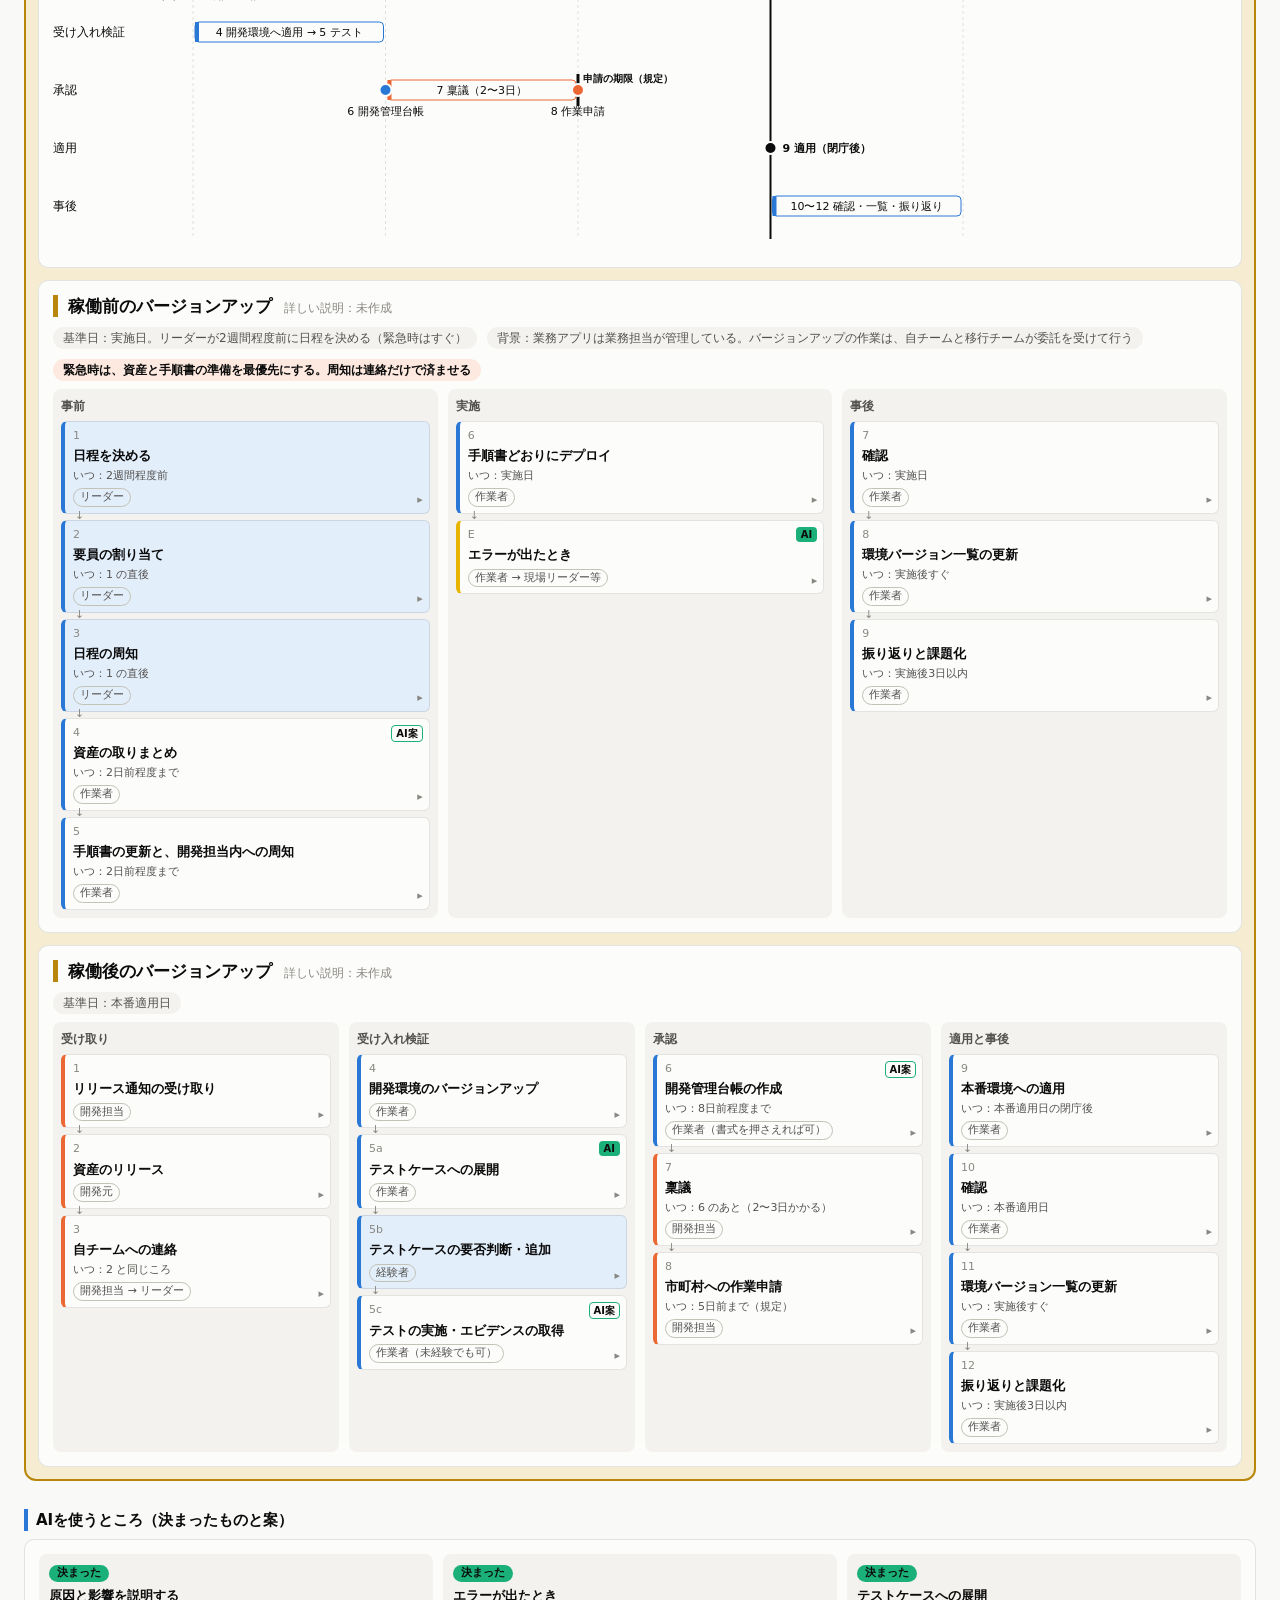
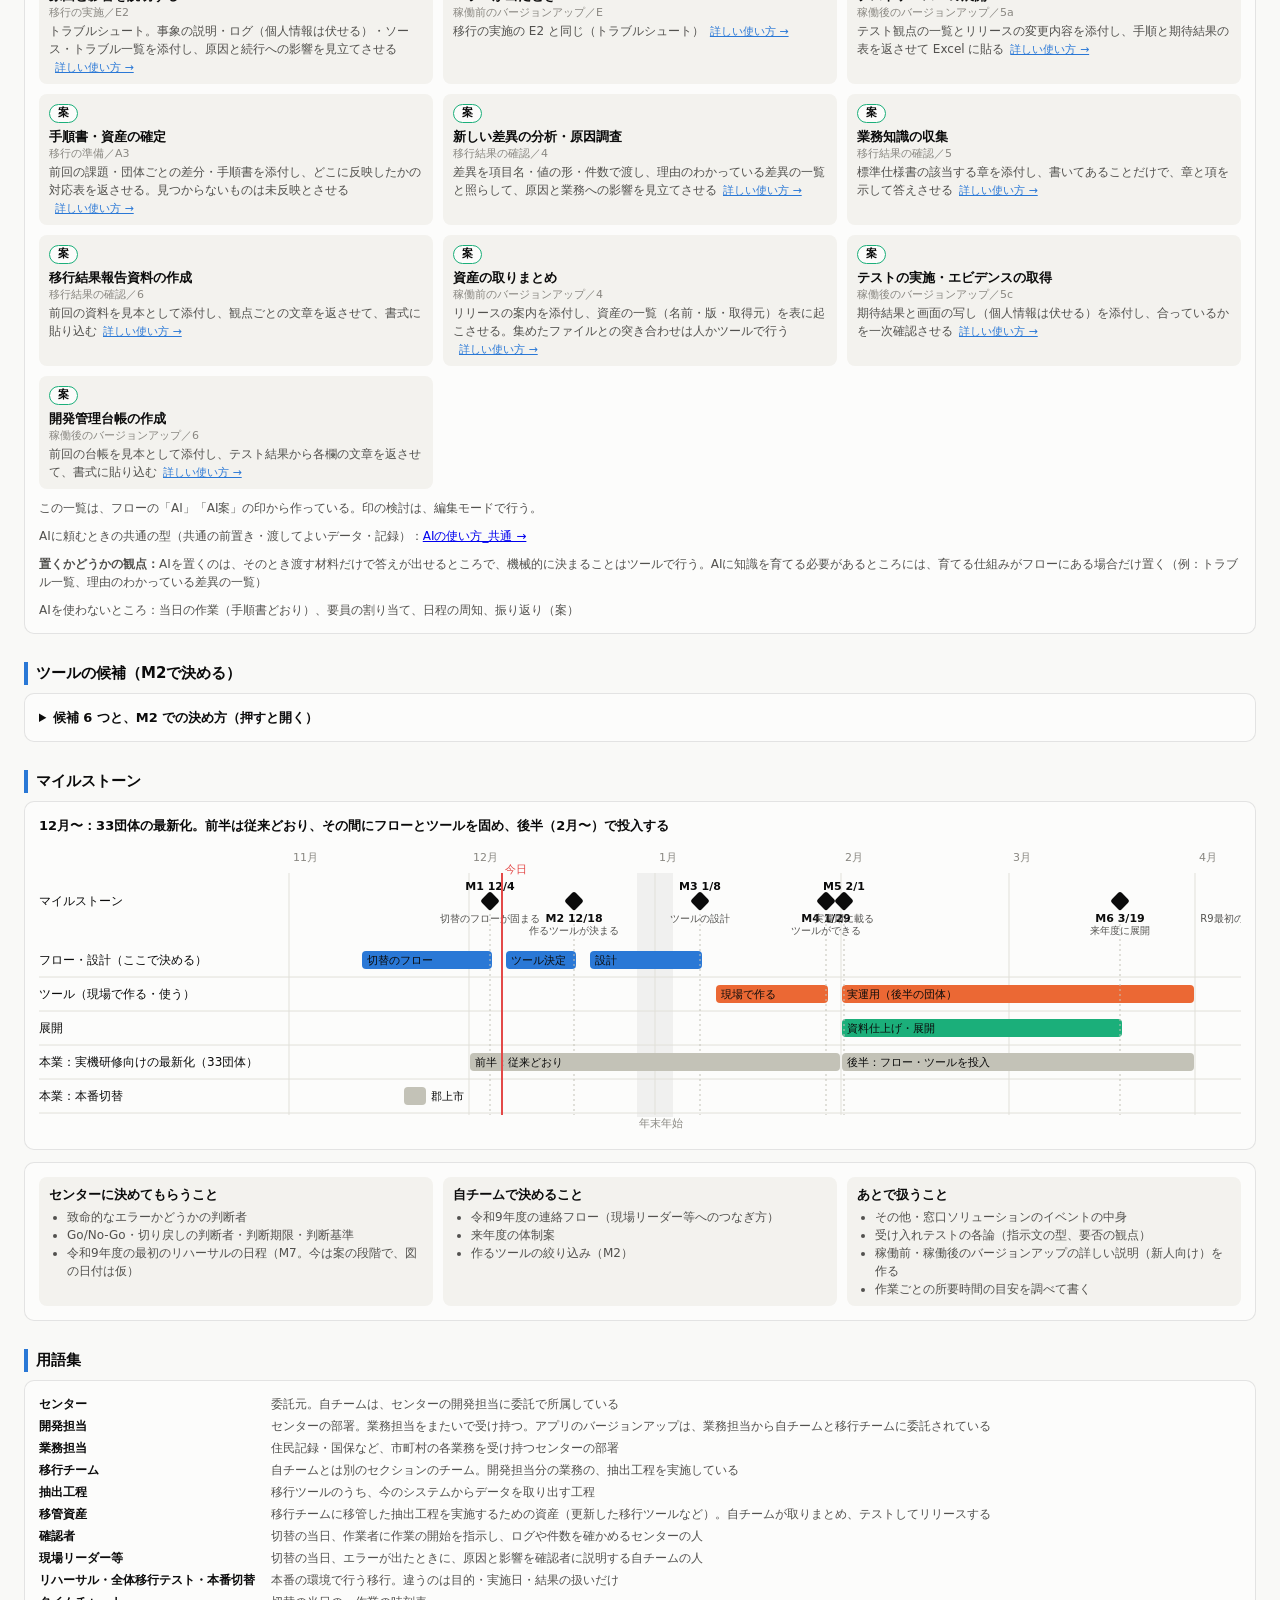
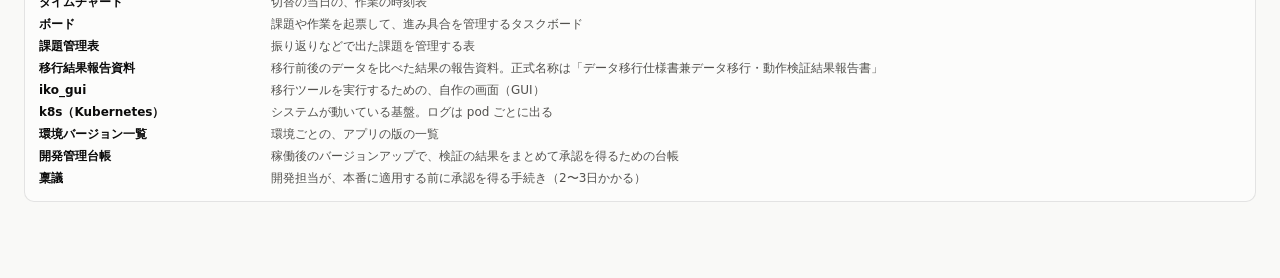
==== commit 39bdb6b9: "全体まとめ：画面で見つかった文字の重なりを直す - 時間軸の図：基準日の線の上にある点は、文字を点の右横に置く - 切替の流れの図：幅を広げて左の箱が切れないようにし、真ん中の文を2行にする  Co-" ====
--- a/全体まとめ.html
+++ b/全体まとめ.html
@@ -524,7 +524,7 @@
 
   // 3. 切替の流れ
   function loopSvg() {
-    var W = 560, H = 360, cx = 280, cy = 180, rx = 190, ry = 120;
+    var W = 660, H = 360, cx = 330, cy = 180, rx = 190, ry = 120;
     var svg = s("svg", { width: W, height: H, viewBox: "0 0 " + W + " " + H, role: "img", "aria-label": "リハーサルから本番までの繰り返し" });
     s("defs", {}, svg).innerHTML = '<marker id="ah" viewBox="0 0 10 10" refX="9" refY="5" markerWidth="7" markerHeight="7" orient="auto-start-reverse"><path d="M0,0 L10,5 L0,10 z" fill="var(--axis)"/></marker>';
     s("ellipse", { cx: cx, cy: cy, rx: rx, ry: ry, fill: "none", stroke: "var(--axis)", "stroke-width": 2, "stroke-dasharray": "4 4" }, svg);
@@ -548,7 +548,8 @@
         st(line, { x: x, y: y - hh / 2 + 20 + i * 16, "text-anchor": "middle", fill: i ? "var(--ink-2)" : "var(--ink)", "font-size": i ? 11 : 12, "font-weight": i ? 400 : 700 }, svg);
       });
     });
-    st("リハーサルを重ねるごとに、手順書の完成度が上がる", { x: cx, y: cy + 4, "text-anchor": "middle", fill: "var(--muted)", "font-size": 11 }, svg);
+    st("リハーサルを重ねるごとに、", { x: cx, y: cy - 4, "text-anchor": "middle", fill: "var(--muted)", "font-size": 11 }, svg);
+    st("手順書の完成度が上がる", { x: cx, y: cy + 12, "text-anchor": "middle", fill: "var(--muted)", "font-size": 11 }, svg);
     return svg;
   }
   // 切替の流れ（繰り返しの図）。節にはせず、フローの切替の枠の先頭に置く
@@ -595,7 +596,9 @@
           // 点の色は役割に合わせる。実施は黒（赤は要確認だけに使う）
           var dot = { run: "var(--ink)", leader: "var(--s1-soft)", outer: "var(--s2)" }[it.c] || "var(--s1)";
           s("circle", { cx: X(it.at), cy: y, r: 6, stroke: it.c === "leader" ? "var(--s1)" : "var(--surface)", "stroke-width": 2, fill: dot }, svg);
-          st(it.t, { x: X(it.at), y: y + 25, "text-anchor": "middle", fill: "var(--ink)", "font-size": 11, "font-weight": it.c === "run" ? 700 : 400 }, svg);
+          // 基準日の線の上にある点は、線と重ならないよう文字を右横に置く
+          var onBase = it.at === (T.base != null ? T.base : n);
+          st(it.t, { x: onBase ? X(it.at) + 12 : X(it.at), y: onBase ? y + 4 : y + 25, "text-anchor": onBase ? "start" : "middle", fill: "var(--ink)", "font-size": 11, "font-weight": it.c === "run" ? 700 : 400 }, svg);
         }
       });
     });
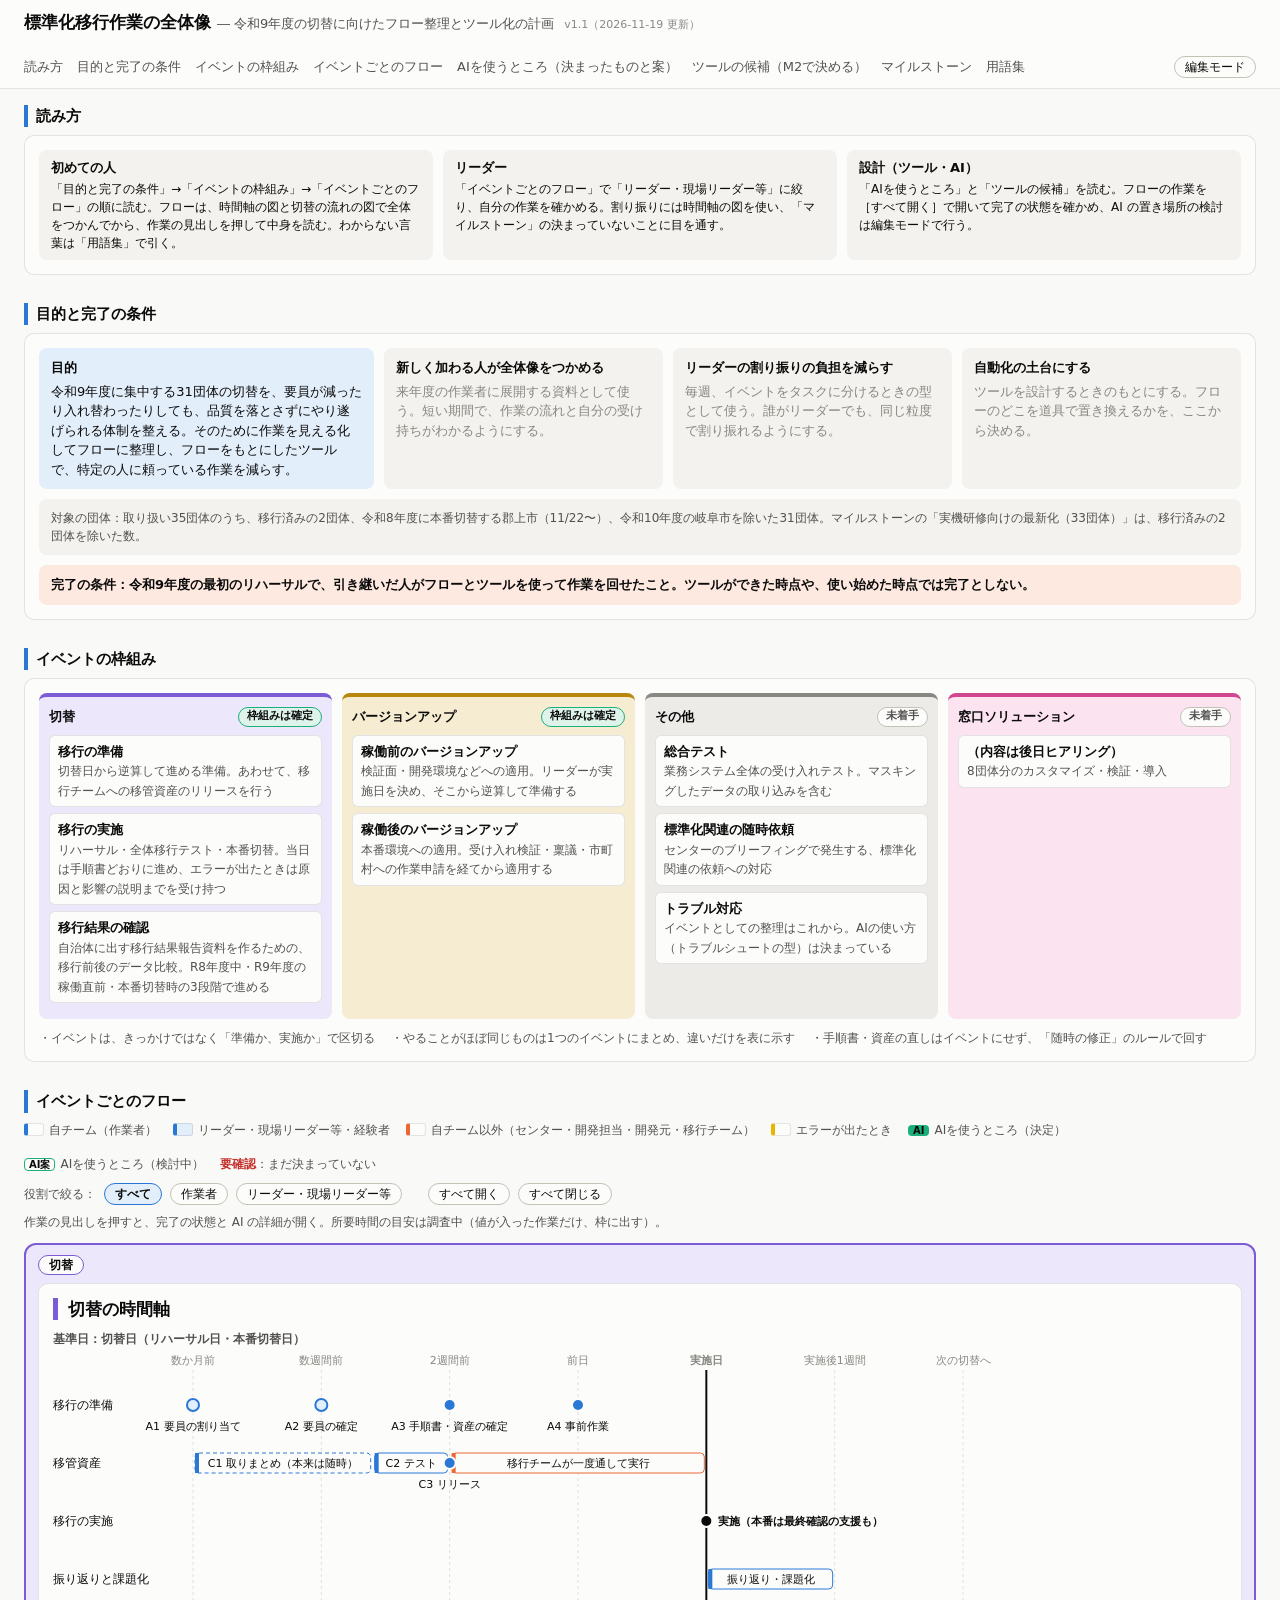
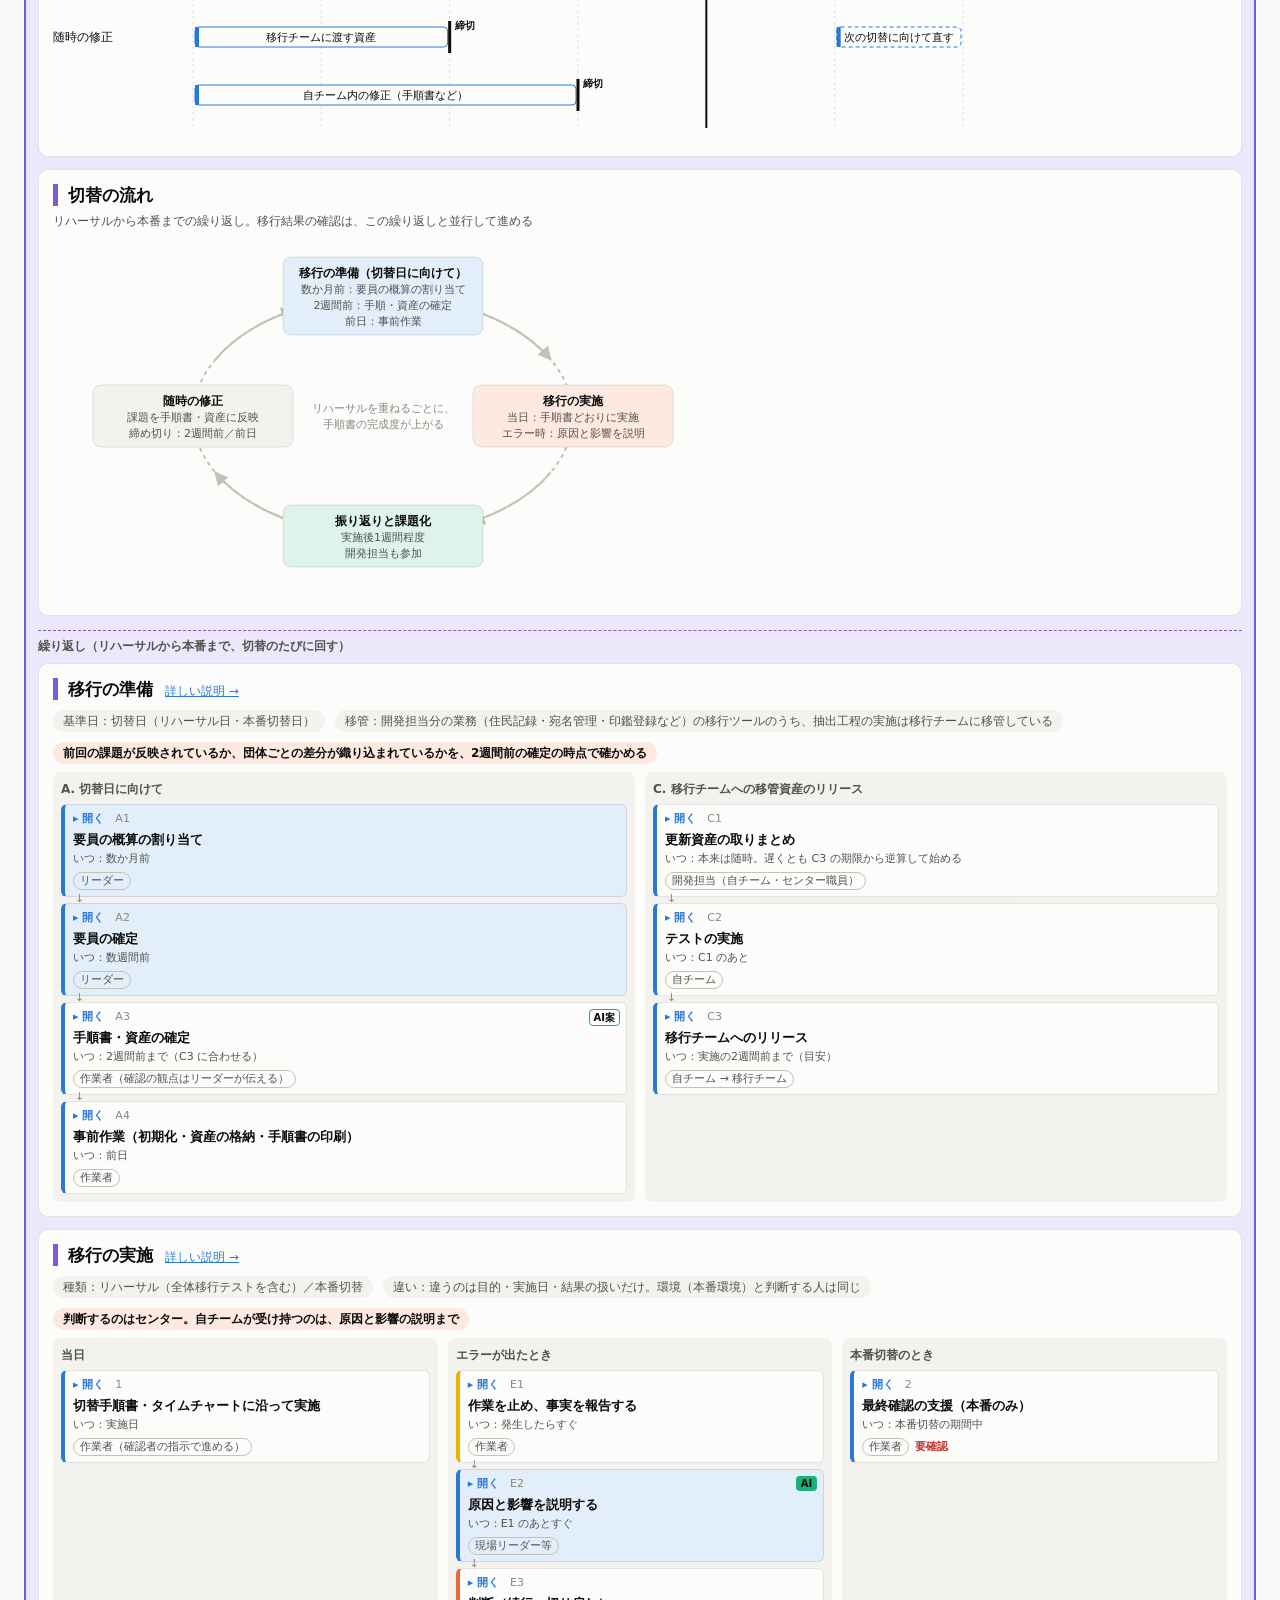
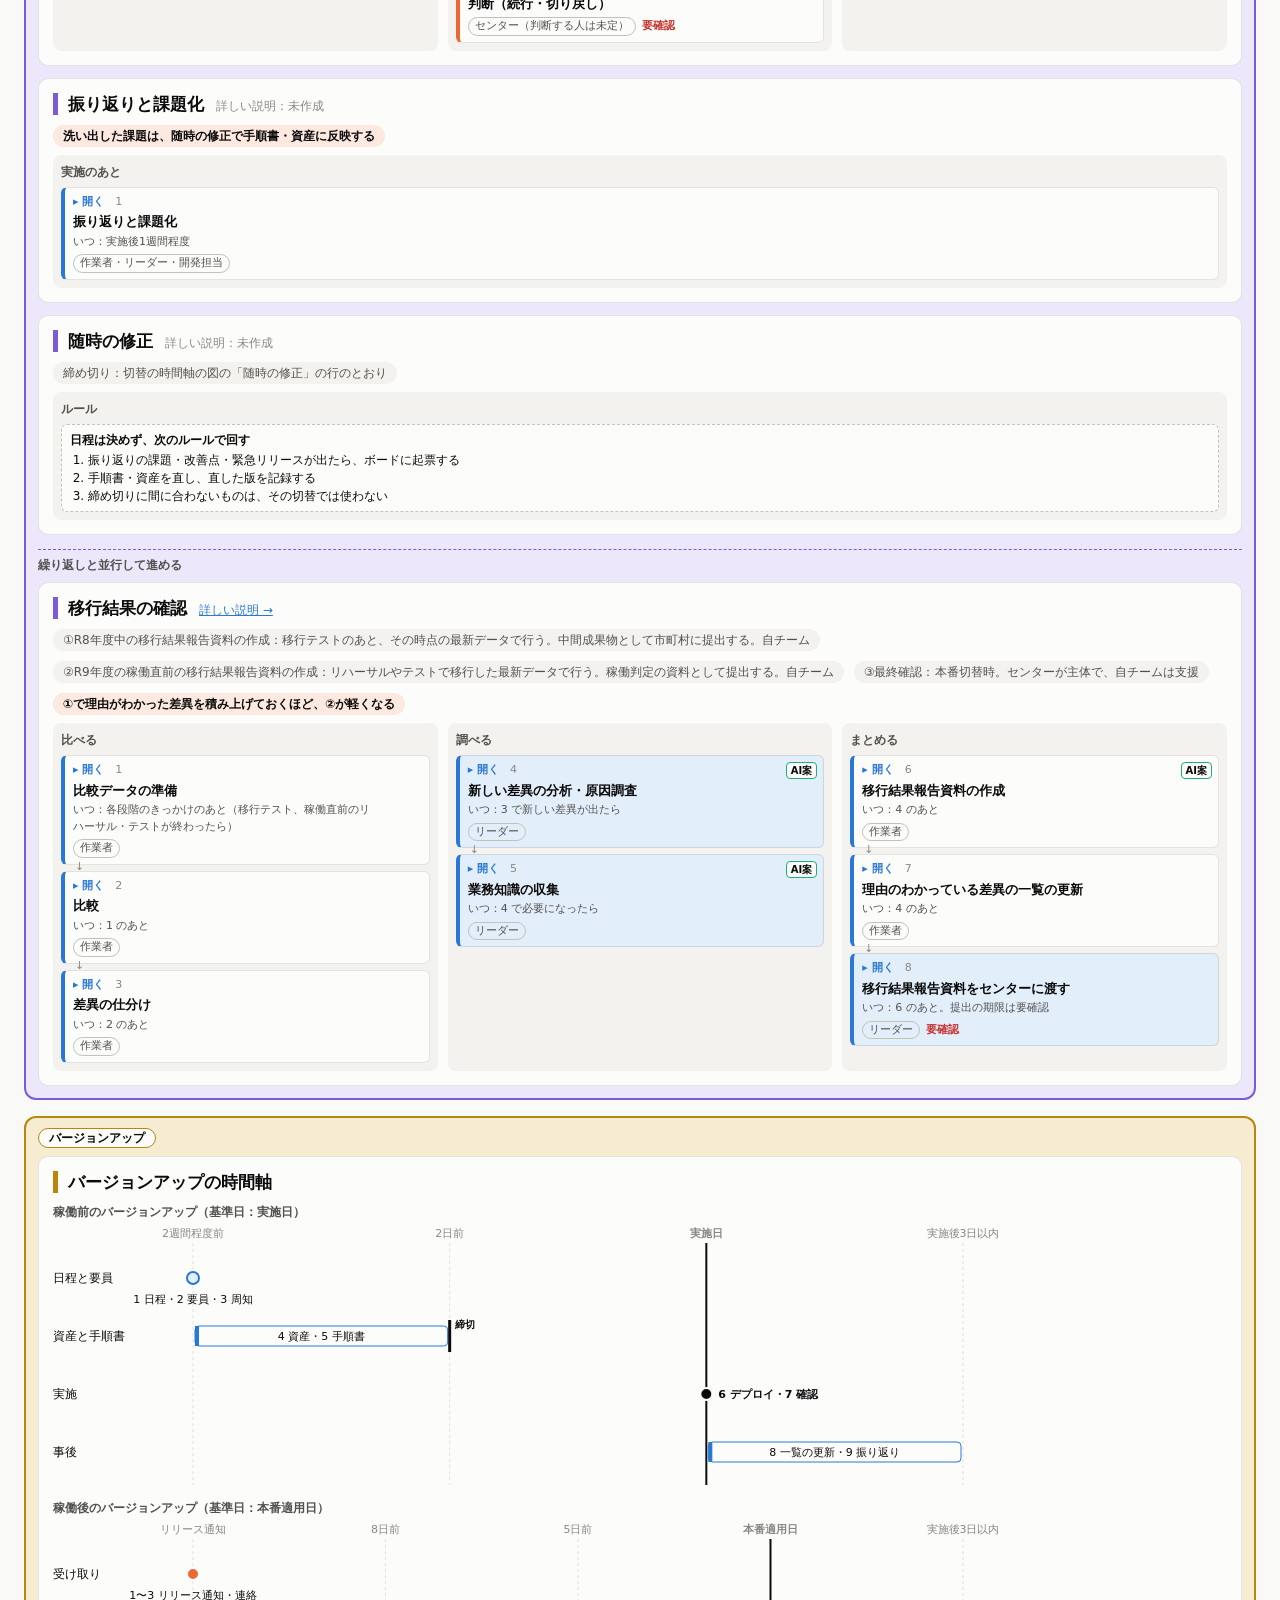
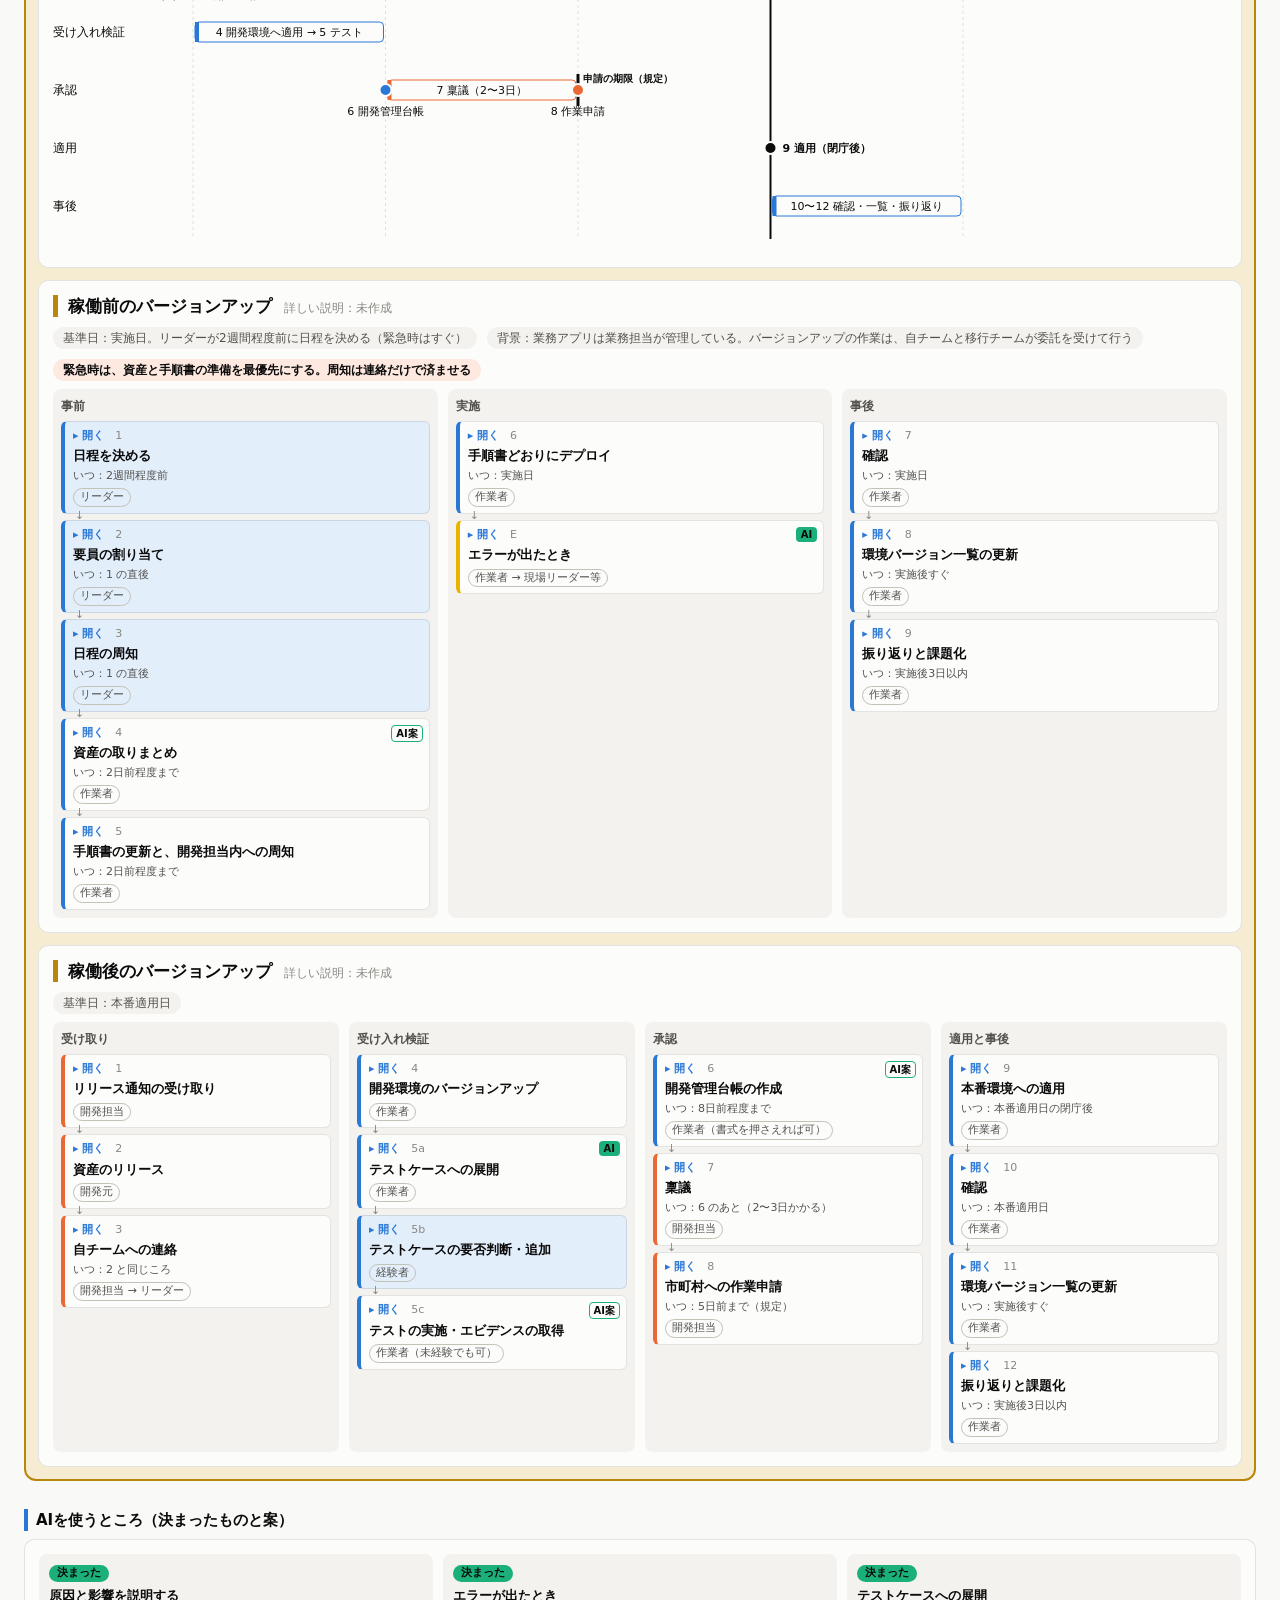
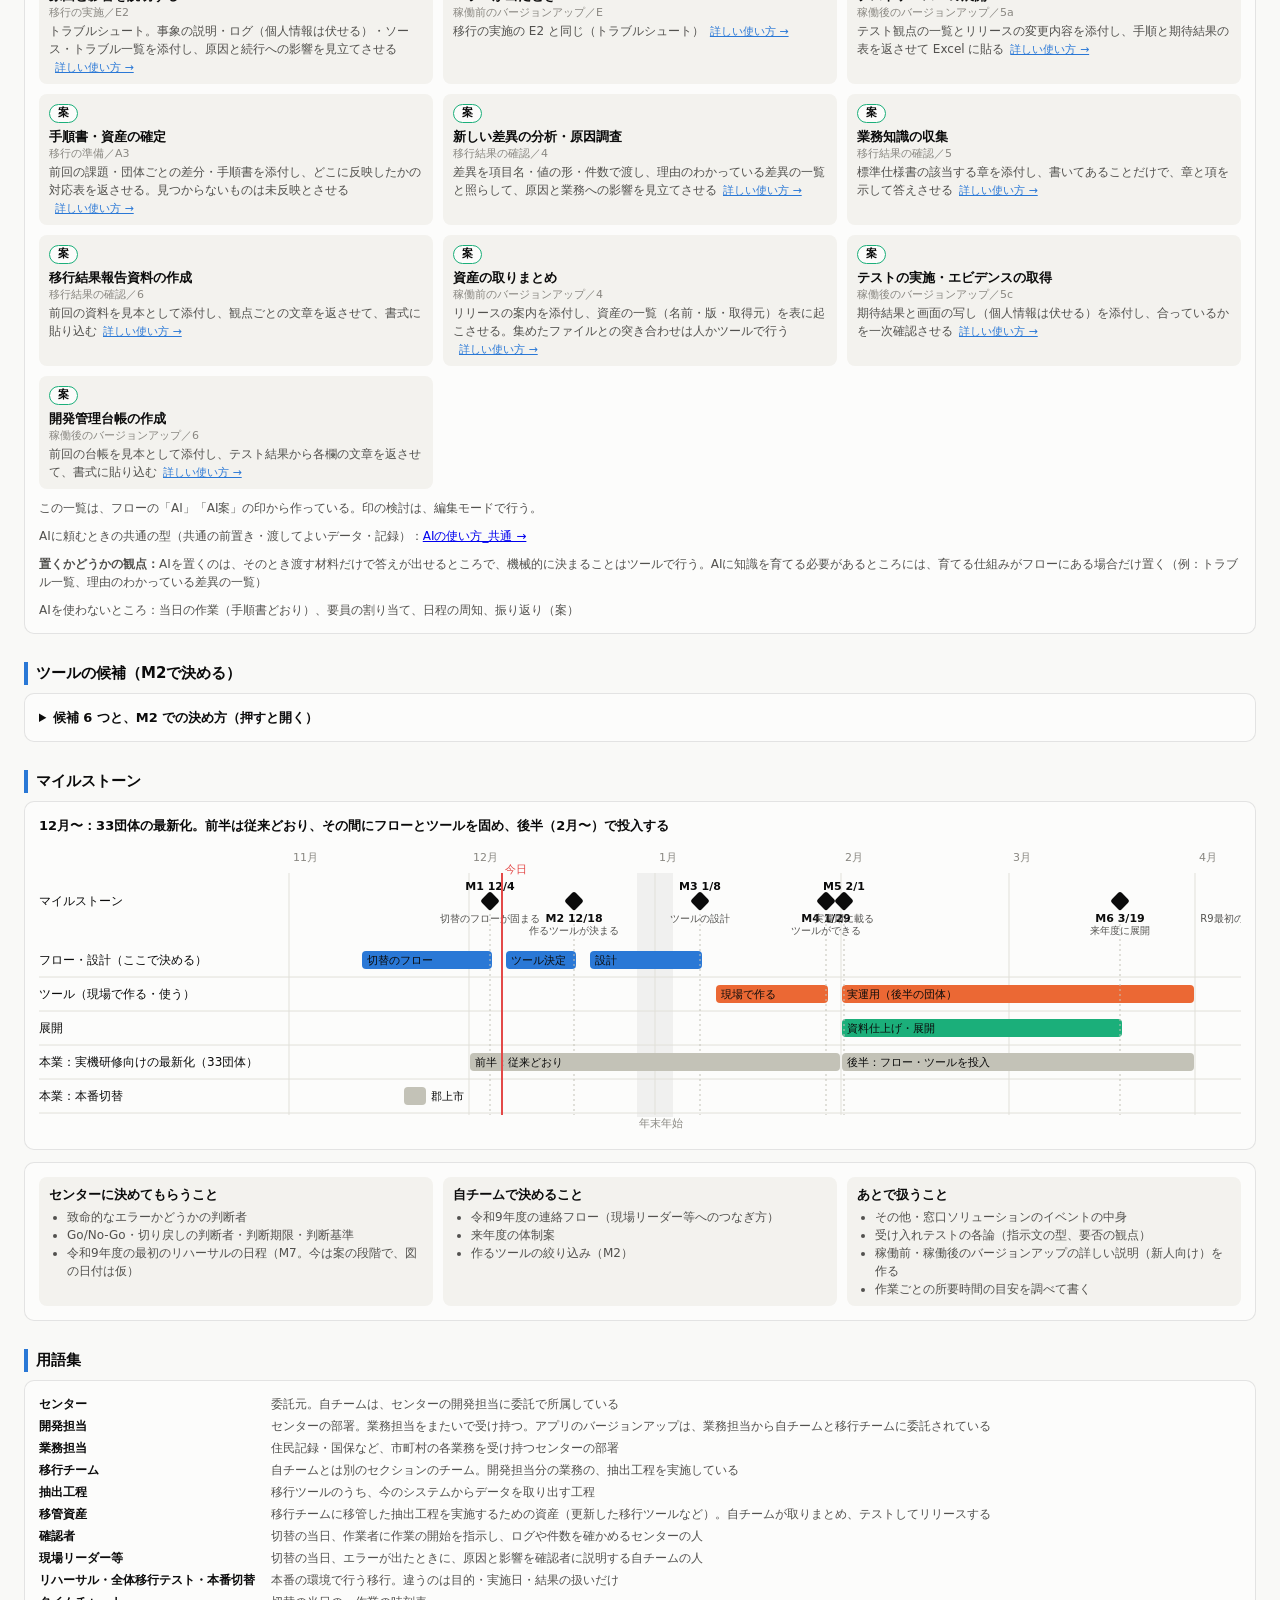
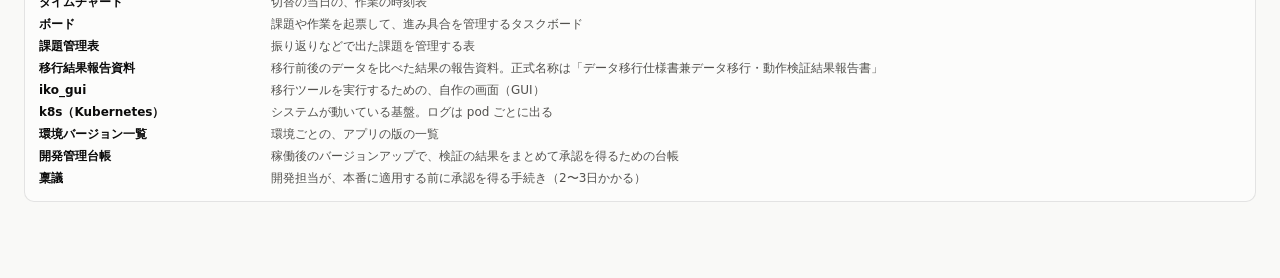
==== commit 5b604375: "全体まとめ v1.1：統括の評価（第2段）の直しを反映する - 役割で絞るとき、エラーのときの作業（E1〜E3、稼働前の E）はどの役割でも残す - 開閉の印を、枠の右下から番号の横（▸ 開く／▾ 閉" ====
--- a/全体まとめ.html
+++ b/全体まとめ.html
@@ -127,11 +127,11 @@
   .step .ai { position: absolute; top: 6px; right: 6px; font-size: 10px; font-weight: 700; border-radius: 4px; padding: 0 5px; background: var(--s3); color: var(--on-bar); }
   .step .ai.cand { background: var(--surface); color: var(--ink); border: 1.5px solid var(--s3); padding: 0 4px; }
   .step.ai-changed { outline: 2px dashed var(--s3); outline-offset: 1px; }
-  .step > summary { list-style: none; cursor: pointer; display: flex; flex-wrap: wrap; align-items: baseline; gap: 2px 6px; padding-right: 34px; }
+  .step > summary { list-style: none; cursor: pointer; display: flex; flex-wrap: wrap; align-items: baseline; gap: 2px 6px; padding-right: 40px; }
   .step > summary::-webkit-details-marker { display: none; }
   .step > summary .no, .step > summary .t, .step > summary .when { flex-basis: 100%; }
-  .step > summary::after { content: "▸"; position: absolute; right: 6px; bottom: 4px; color: var(--muted); font-size: 11px; }
-  .step[open] > summary::after { content: "▾"; }
+  .step > summary .no::before { content: "▸ 開く　"; color: var(--s1); font-weight: 700; }
+  .step[open] > summary .no::before { content: "▾ 閉じる　"; }
   .step > summary:focus-visible { outline: 2px solid var(--s1); outline-offset: 2px; border-radius: 4px; }
   .step > summary .todo { font-size: 11px; }
   .step button.ai { font: inherit; font-size: 10px; font-weight: 700; cursor: pointer; border: none; }
@@ -211,7 +211,7 @@
     .goal, .frame, .ai-grid, .open, .howto { grid-template-columns: 1fr 1fr; }
     .loop-wrap { grid-template-columns: 1fr; }
   }
-  @media print { header { position: static; } .flow { grid-auto-flow: row; } .ai-bar, .flow-tools, .edit-btn { display: none; } .step.ai-changed { outline: none; } .step > summary::after { content: none; } }
+  @media print { header { position: static; } .flow { grid-auto-flow: row; } .ai-bar, .flow-tools, .edit-btn { display: none; } .step.ai-changed { outline: none; } .step > summary .no::before, .step[open] > summary .no::before { content: none; } }
 </style>
 </head>
 <body>
@@ -234,7 +234,7 @@
   // ai: AIを使うところ（fixed=決定、cand=案）  aiWhat: AIに何をさせるか  aiGuide: 別の作業の使い方を使うときの飛び先（例：run-E2）  aiReview: 案の見立て（keep=残す、ask=要相談）  todo: 要確認
   // =====================================================================
 
-  var META = { version: "v1.0", updated: "2026-11-19" };  // 直したら版と日付を上げる
+  var META = { version: "v1.1", updated: "2026-11-19" };  // 直したら版と日付を上げる
 
   var GOAL = {
     main: "令和9年度に集中する31団体の切替を、要員が減ったり入れ替わったりしても、品質を落とさずにやり遂げられる体制を整える。そのために作業を見える化してフローに整理し、フローをもとにしたツールで、特定の人に頼っている作業を減らす。",
@@ -668,7 +668,9 @@
   }
 
   // ---- 作業の枠：見出し（summary）を押すと開く。普段は番号・作業名・いつ・目安・誰が・印だけを出す
+  // 役割で絞るときの扱い。エラーのときの作業（E1→E2→E3、稼働前の E）は続いた流れなので、どの役割でも残す
   var ROLE_OF = { own: "worker", leader: "leader", err: "both", outer: "outer" };
+  function roleOf(x) { return /^E\d*$/.test(x.no) ? "both" : (ROLE_OF[x.c] || "outer"); }
   var roleFilter = "all", openSteps = {};  // 開いている作業は、描き直しても保つ
   function stepEl(f, x) {
     var ai = aiOf(f, x), k = aiKey(f, x), changed = editing && ai !== (x.ai || ""), mark = null;
@@ -689,7 +691,7 @@
       ai ? h("div", { "class": "ai-what" }, [h("b", { text: "AI：" }), x.aiWhat || "（何をさせるかは未定）", aiGuideEl(f, x)]) : null,
       editing && ai === "cand" && x.aiReview ? aiReviewEl(x.aiReview) : null
     ]);
-    var d = h("details", { "class": "step " + x.c + (changed ? " ai-changed" : ""), "data-role": ROLE_OF[x.c] || "outer" }, [sum, body]);
+    var d = h("details", { "class": "step " + x.c + (changed ? " ai-changed" : ""), "data-role": roleOf(x) }, [sum, body]);
     if (openSteps[k]) d.open = true;
     d.addEventListener("toggle", function () { if (d.open) openSteps[k] = 1; else delete openSteps[k]; });
     return d;
@@ -871,9 +873,17 @@
   sec("glossary", "用語集", [h("div", { "class": "fig" }, [h("dl", { "class": "glossary" }, GLOSSARY.reduce(function (a, g) { return a.concat([h("dt", { text: g[0] }), h("dd", { text: g[1] })]); }, []))])]);
 
   // 印刷するときは、畳んだ枠をすべて開き、終わったら元に戻す
-  var printOpened = [];
-  window.addEventListener("beforeprint", function () { printOpened = [].slice.call(document.querySelectorAll("details:not([open])")); printOpened.forEach(function (d) { d.open = true; }); });
-  window.addEventListener("afterprint", function () { printOpened.forEach(function (d) { d.open = false; }); printOpened = []; });
+  // beforeprint が来ない印刷のしかたもあるので、印刷用の表示に切り替わったとき（matchMedia）にも開く
+  var printOpened = null;
+  function openForPrint() { if (printOpened) return; printOpened = [].slice.call(document.querySelectorAll("details:not([open])")); printOpened.forEach(function (d) { d.open = true; }); }
+  function restoreAfterPrint() { if (!printOpened) return; printOpened.forEach(function (d) { d.open = false; }); printOpened = null; }
+  window.addEventListener("beforeprint", openForPrint);
+  window.addEventListener("afterprint", restoreAfterPrint);
+  if (window.matchMedia) {
+    var printMq = window.matchMedia("print");
+    var onPrintMq = function (e) { if (e.matches) openForPrint(); else restoreAfterPrint(); };
+    if (printMq.addEventListener) printMq.addEventListener("change", onPrintMq); else if (printMq.addListener) printMq.addListener(onPrintMq);
+  }
 })();
 </script>
 </body>
